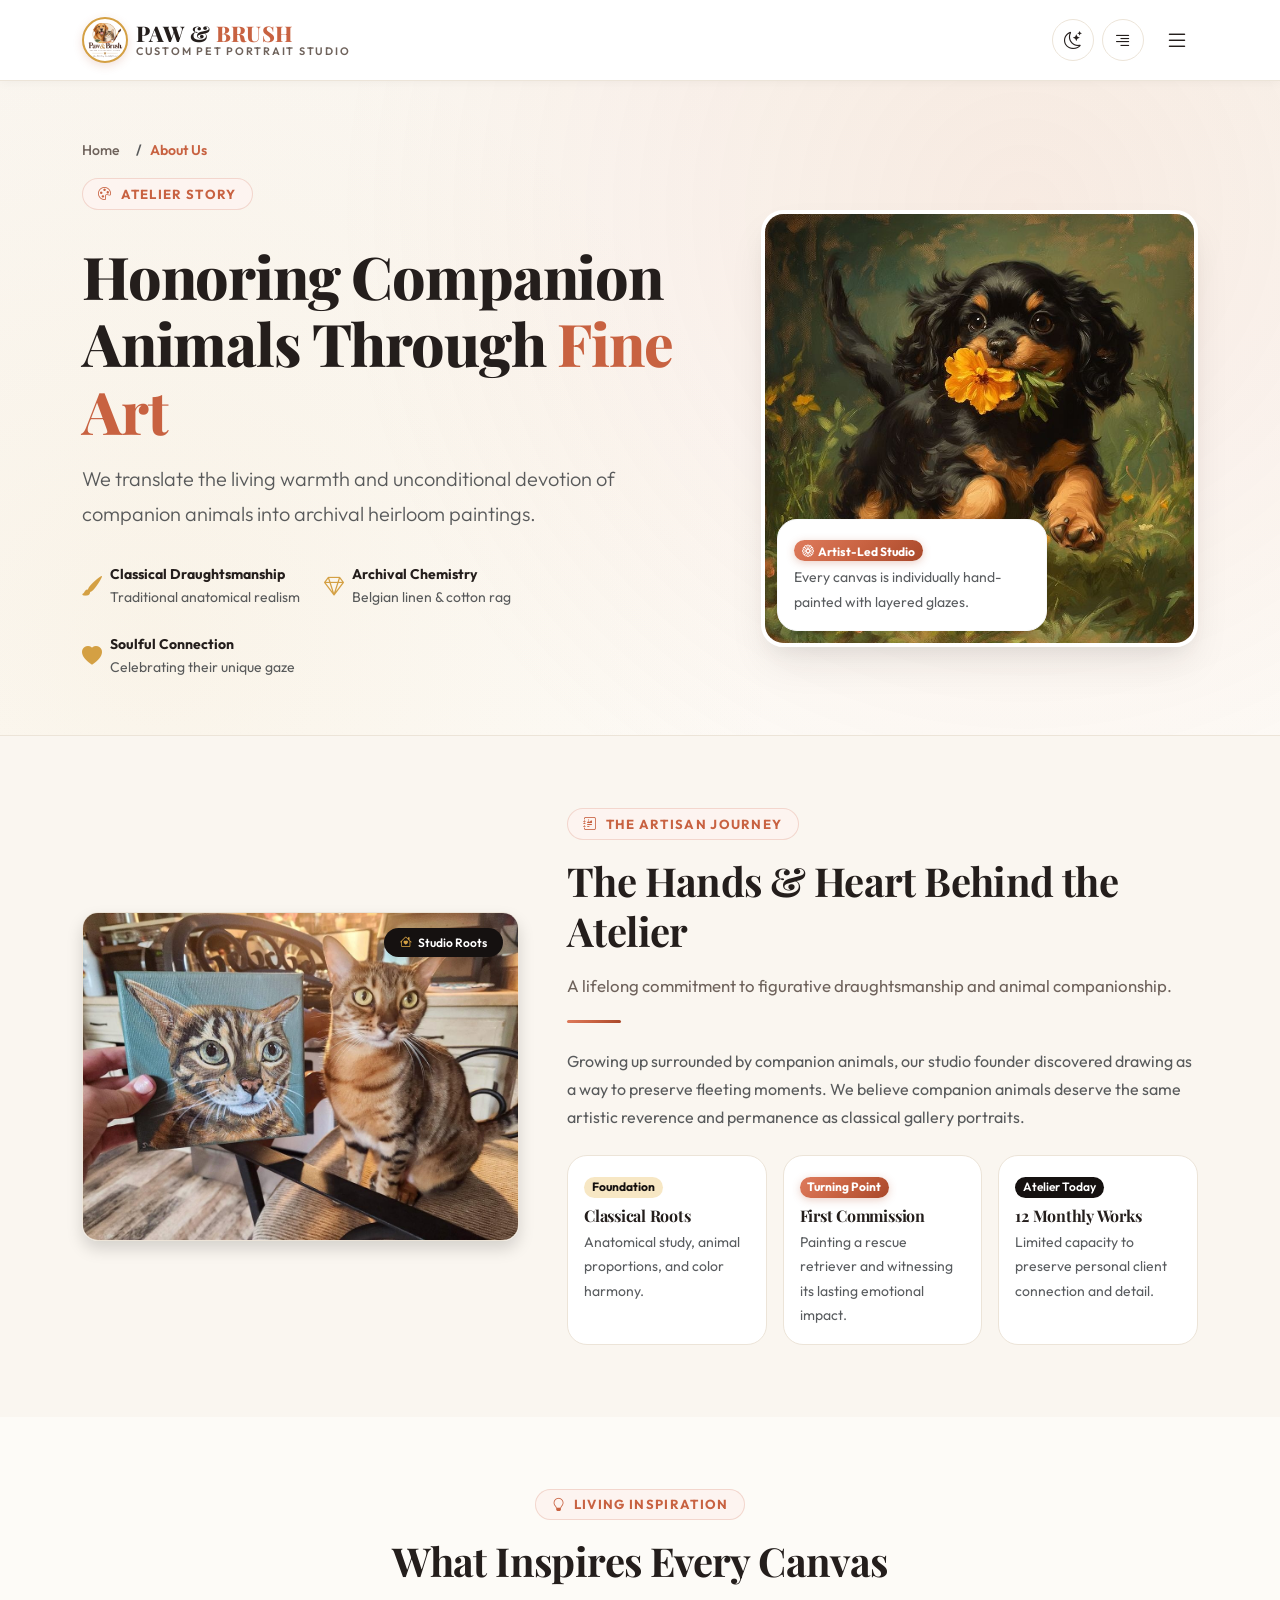
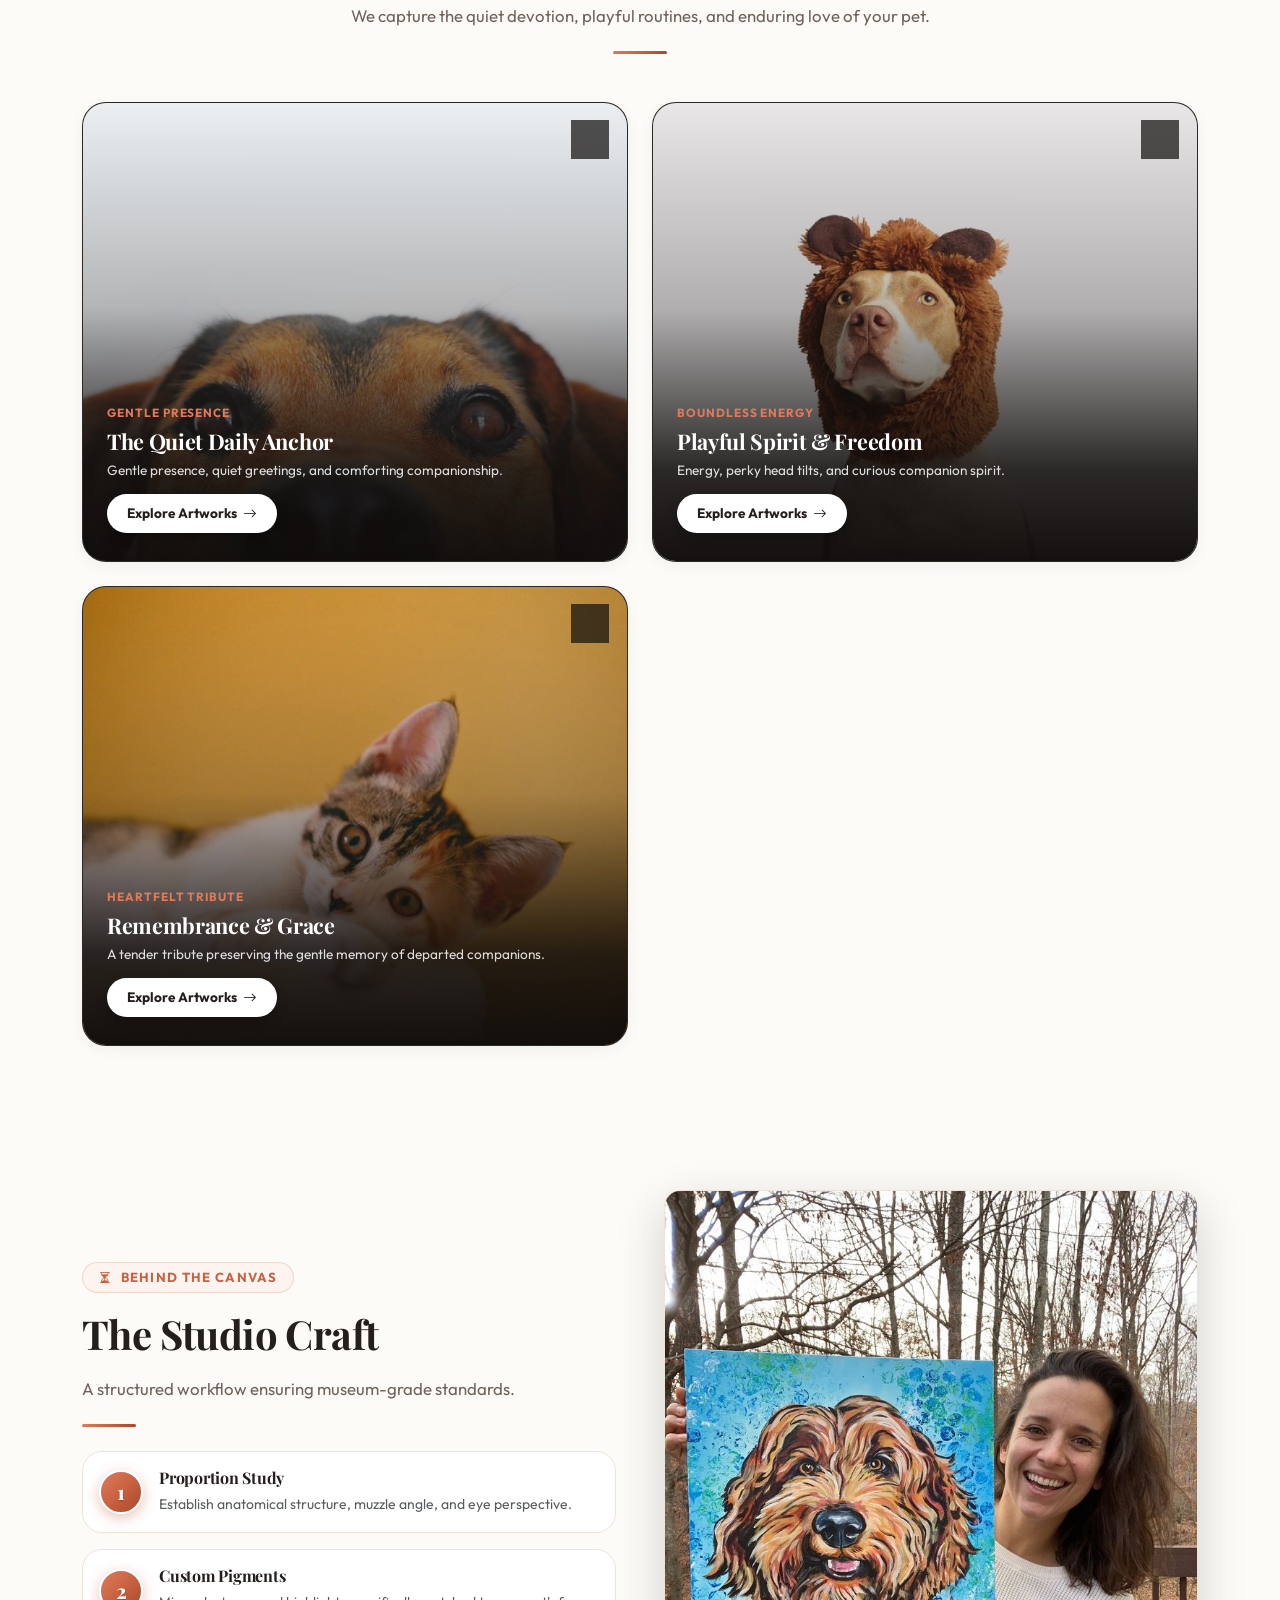
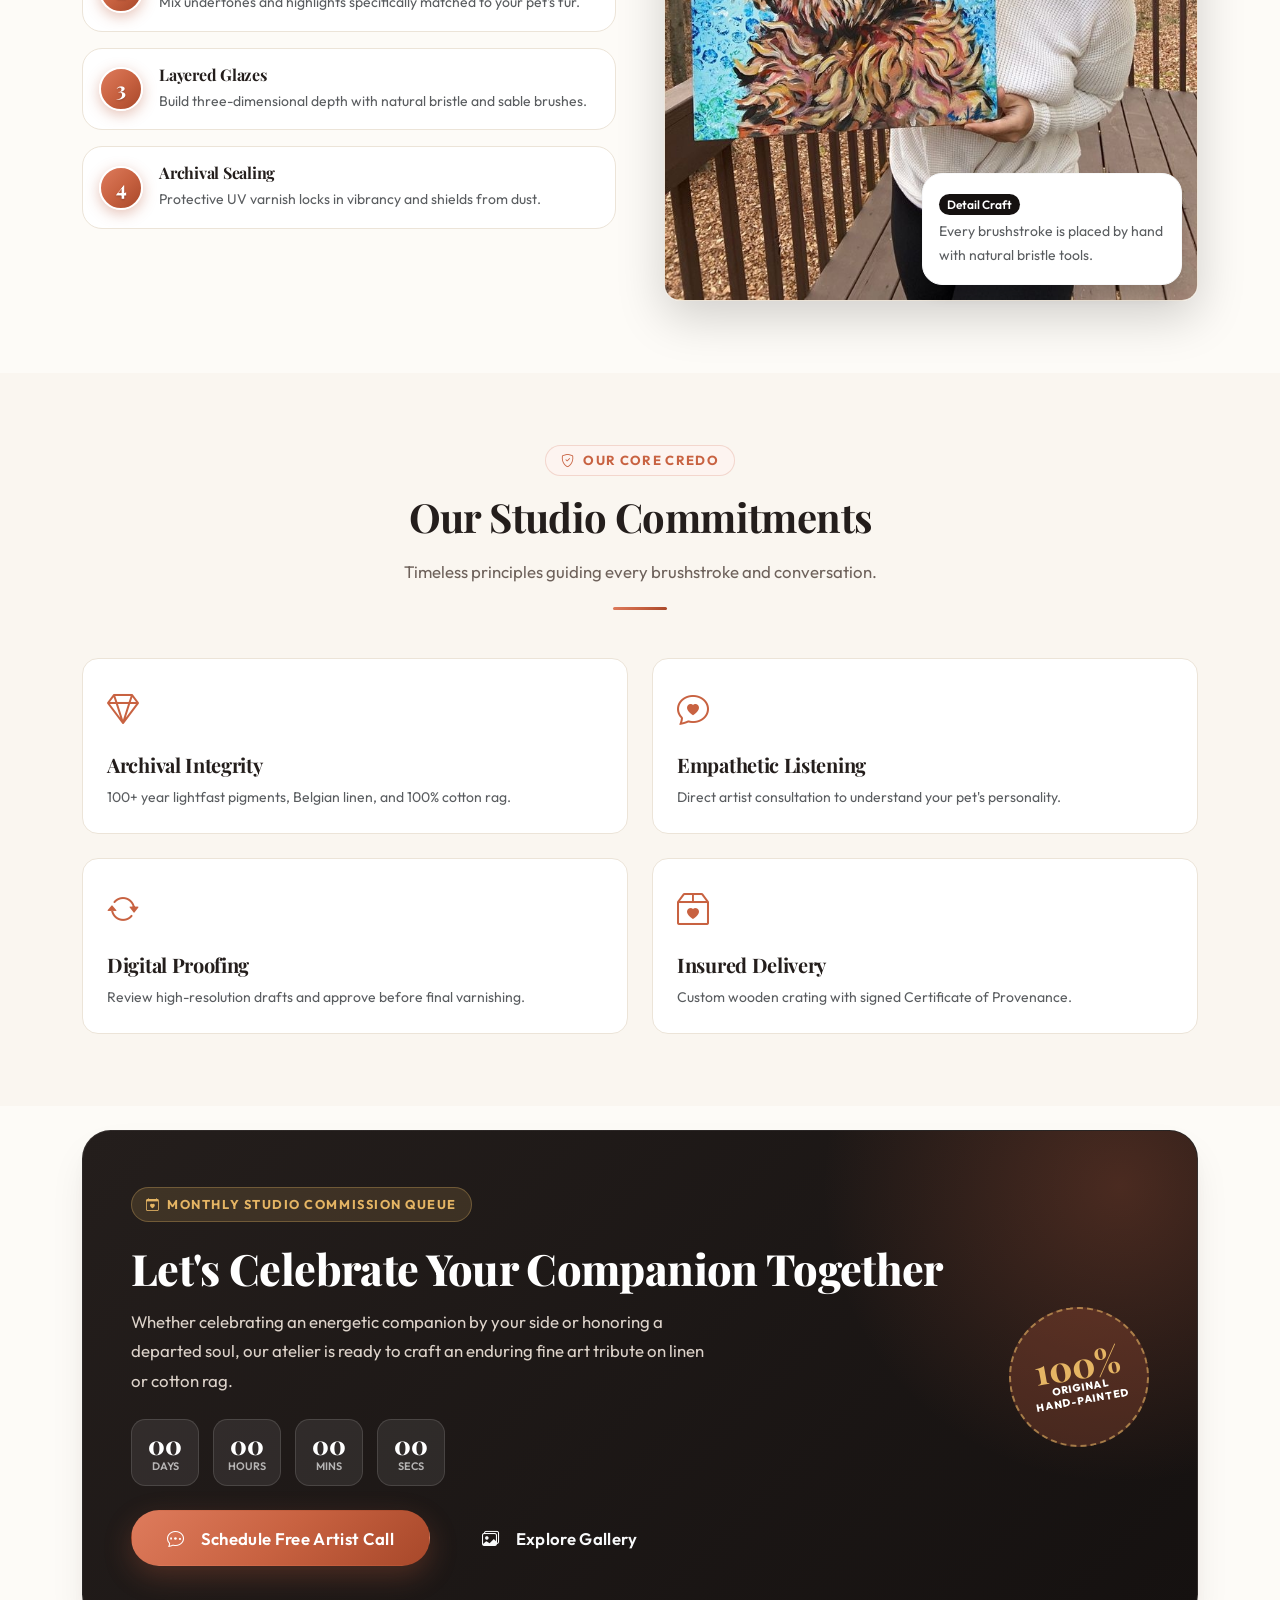
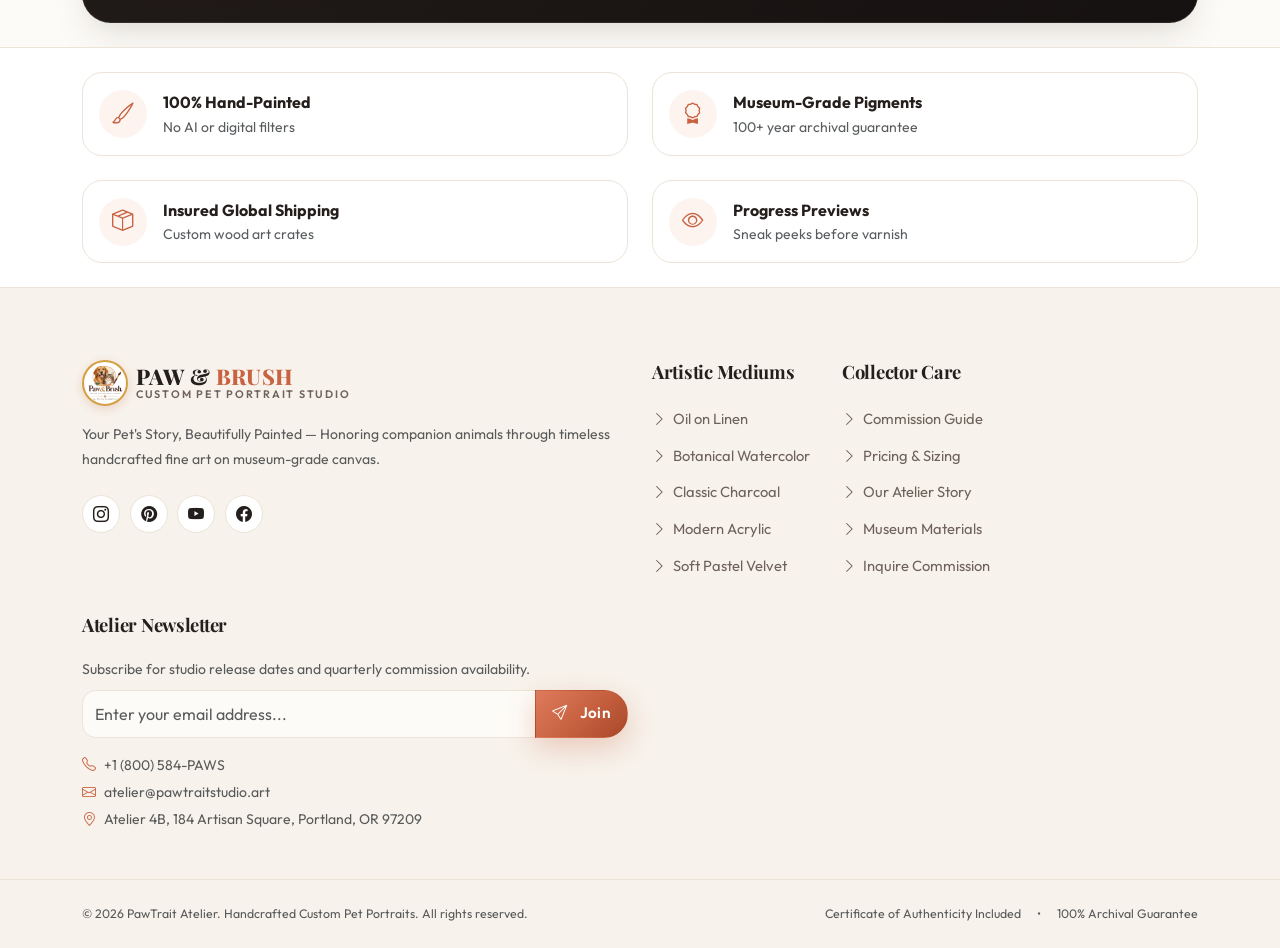
==== about.html @ 1df62c2b "first commit" ====
<!DOCTYPE html>
<html lang="en" data-bs-theme="light">
<head>
  <meta charset="UTF-8">
  <meta name="viewport" content="width=device-width, initial-scale=1">
  <meta name="description" content="Discover the story and fine art philosophy of Paw & Brush. Handcrafted animal portraits honoring the human-companion bond with archival classical mediums.">
  <meta name="keywords" content="about pet portrait artist, animal fine art studio, classical pet portrait painter, pet memorial art philosophy, custom animal art studio">
  <meta name="author" content="Paw & Brush">
  <title>Paw & Brush — Studio Story & Master Artist</title>
  <link rel="icon" type="image/png" href="assets/images/logo/logo.png">

  <meta property="og:type" content="website">
  <meta property="og:title" content="About Paw & Brush — The Artist & Studio Philosophy">
  <meta property="og:description" content="Your Pet's Story, Beautifully Painted. Trained in classical figurative realism, dedicated to honoring our four-legged family members with archival Belgian linen and Arches rag.">
  <meta property="og:image" content="assets/images/logo/logo.png">

  <!-- Google Fonts: Playfair Display + Outfit -->
  <link rel="preconnect" href="https://fonts.googleapis.com">
  <link rel="preconnect" href="https://fonts.gstatic.com" crossorigin>
  <link href="https://fonts.googleapis.com/css2?family=Outfit:wght@300;400;500;600;700;800&family=Playfair+Display:ital,wght@0,500;0,600;0,700;0,800;1,500;1,600;1,700&display=swap" rel="stylesheet">

  <!-- Bootstrap 5.3 + Bootstrap Icons -->
  <link rel="stylesheet" href="https://cdn.jsdelivr.net/npm/bootstrap@5.3.3/dist/css/bootstrap.min.css" data-bs-css>
  <link rel="stylesheet" href="https://cdn.jsdelivr.net/npm/bootstrap-icons@1.11.3/font/bootstrap-icons.min.css">

  <!-- Atelier Shared Design System -->
  <link rel="stylesheet" href="assets/css/style.css">
  <link rel="stylesheet" href="assets/css/dark-mode.css">
  <link rel="stylesheet" href="assets/css/rtl.css">
  <link rel="stylesheet" href="assets/css/responsive.css">

  <!-- Pre-paint Theme & RTL Restoration (Supports URL query params ?theme=dark & ?dir=rtl) -->
  <script>
    (function () {
      try {
        var urlParams = new URLSearchParams(window.location.search);
        var qTheme = urlParams.get("theme");
        var qDir = urlParams.get("dir");
        var t = qTheme || localStorage.getItem("pet-portrait-theme");
        if (t) {
          document.documentElement.setAttribute("data-bs-theme", t);
        }
        var r = qDir || localStorage.getItem("pet-portrait-dir");
        if (r) {
          document.documentElement.setAttribute("dir", r);
          if (r === "rtl") {
            var l = document.querySelector("link[data-bs-css]");
            if (l) l.href = "https://cdn.jsdelivr.net/npm/bootstrap@5.3.3/dist/css/bootstrap.rtl.min.css";
          }
        }
      } catch (e) {}
    })();
  </script>
</head>
<body>

  <!-- Preloader — Handcrafted Atelier Presentation -->
  <div class="preloader" id="preloader" role="status" aria-label="Loading Paw & Brush">
    <div class="preloader-inner">
      <div class="preloader-emblem">
        <div class="preloader-spin-ring"></div>
        <div class="preloader-badge-center">
          <img src="assets/images/logo/logo.png" alt="Paw & Brush Custom Pet Portrait Studio" class="preloader-logo-img" width="100" height="100">
        </div>
      </div>
      <div class="preloader-brand">
        <span class="preloader-title">PAW &amp; <span class="text-brand">BRUSH</span></span>
        <span class="preloader-subtitle">Custom Pet Portrait Studio</span>
        <span class="preloader-slogan">Your Pet's Story, Beautifully Painted</span>
      </div>
      <div class="preloader-track">
        <div class="preloader-bar"></div>
      </div>
      <div class="preloader-caption">
        <i class="bi bi-brush text-brand me-1"></i> Handcrafting Masterworks...
      </div>
    </div>
  </div>

  <!-- Shared Sticky Navbar -->
  <div id="navbar-container"></div>

  <main id="mainContent">

    <!-- ======================================================================
         SECTION 1: ARTISTIC HERO
         ====================================================================== -->
    <section class="about-hero" id="aboutHero">
      <div class="container position-relative z-2">
        <nav aria-label="breadcrumb">
          <ol class="breadcrumb mb-3">
            <li class="breadcrumb-item"><a href="index.html" class="text-decoration-none">Home</a></li>
            <li class="breadcrumb-item active text-brand" aria-current="page">About Us</li>
          </ol>
        </nav>

        <div class="row align-items-center g-5">
          <div class="col-lg-7">
            <div class="eyebrow mb-3">
              <i class="bi bi-palette text-brand"></i>
              <span>Atelier Story</span>
            </div>
            <h1 class="hero-title mb-3">
              Honoring Companion Animals Through <span class="text-serif-italic text-brand">Fine Art</span>
            </h1>
            <p class="lead text-muted mb-4">
              We translate the living warmth and unconditional devotion of companion animals into archival heirloom paintings.
            </p>

            <div class="d-flex flex-wrap gap-4 pt-2 text-muted small">
              <div class="d-flex align-items-center gap-2">
                <i class="bi bi-brush-fill text-gold fs-5"></i>
                <div>
                  <strong class="d-block text-ink">Classical Draughtsmanship</strong>
                  <span>Traditional anatomical realism</span>
                </div>
              </div>
              <div class="d-flex align-items-center gap-2">
                <i class="bi bi-gem text-gold fs-5"></i>
                <div>
                  <strong class="d-block text-ink">Archival Chemistry</strong>
                  <span>Belgian linen & cotton rag</span>
                </div>
              </div>
              <div class="d-flex align-items-center gap-2">
                <i class="bi bi-heart-fill text-gold fs-5"></i>
                <div>
                  <strong class="d-block text-ink">Soulful Connection</strong>
                  <span>Celebrating their unique gaze</span>
                </div>
              </div>
            </div>
          </div>

          <div class="col-lg-5">
            <div class="position-relative">
              <div class="rounded-4 overflow-hidden shadow-lg border border-2 border-white">
                <img src="assets/images/artists/about_hero_artist.jpg" alt="Playful Cavalier King Charles Spaniel puppy with flower in mouth hand-painted in oil" class="w-100 h-auto" width="600" height="400" loading="eager">
              </div>
              <div class="position-absolute bottom-0 start-0 m-3 p-3 bg-white bg-opacity-95 rounded-3 shadow-sm border border-light" style="max-width: 270px;">
                <span class="badge bg-brand text-white mb-1"><i class="bi bi-flower1 me-1"></i>Artist-Led Studio</span>
                <p class="small text-muted mb-0">Every canvas is individually hand-painted with layered glazes.</p>
              </div>
            </div>
          </div>
        </div>
      </div>
    </section>

    <!-- ======================================================================
         SECTION 2: ARTIST INTRODUCTION AND STORY
         ====================================================================== -->
    <section class="section bg-surface-2" id="aboutStory">
      <div class="container">
        <div class="row align-items-center g-5">
          <div class="col-lg-5">
            <div class="position-relative">
              <div class="rounded-4 overflow-hidden shadow border border-soft">
                <img src="assets/images/artists/about_story_cat.jpg" alt="PawTrait Atelier Companion Bengal Cat Next to Finished Miniature Oil Portrait" class="w-100 h-auto" width="500" height="380" loading="lazy">
              </div>
              <div class="badge bg-dark text-white position-absolute top-0 end-0 m-3 py-2 px-3 rounded-pill shadow">
                <i class="bi bi-house-heart me-1 text-gold"></i> Studio Roots
              </div>
            </div>
          </div>

          <div class="col-lg-7">
            <div class="section-head text-start mb-4">
              <span class="eyebrow"><i class="bi bi-journal-richtext"></i> The Artisan Journey</span>
              <h2 class="section-title">The Hands & Heart Behind the Atelier</h2>
              <p class="section-subtitle">
                A lifelong commitment to figurative draughtsmanship and animal companionship.
              </p>
              <div class="divider-brand ms-0"></div>
            </div>

            <p class="text-muted mb-4">
              Growing up surrounded by companion animals, our studio founder discovered drawing as a way to preserve fleeting moments. We believe companion animals deserve the same artistic reverence and permanence as classical gallery portraits.
            </p>

            <div class="row g-3">
              <div class="col-sm-4">
                <div class="p-3 bg-surface rounded-3 border border-soft h-100">
                  <span class="badge bg-gold-light text-ink mb-2">Foundation</span>
                  <h6 class="fw-bold mb-1">Classical Roots</h6>
                  <p class="small text-muted mb-0">Anatomical study, animal proportions, and color harmony.</p>
                </div>
              </div>
              <div class="col-sm-4">
                <div class="p-3 bg-surface rounded-3 border border-soft h-100">
                  <span class="badge bg-brand text-white mb-2">Turning Point</span>
                  <h6 class="fw-bold mb-1">First Commission</h6>
                  <p class="small text-muted mb-0">Painting a rescue retriever and witnessing its lasting emotional impact.</p>
                </div>
              </div>
              <div class="col-sm-4">
                <div class="p-3 bg-surface rounded-3 border border-soft h-100">
                  <span class="badge bg-dark text-white mb-2">Atelier Today</span>
                  <h6 class="fw-bold mb-1">12 Monthly Works</h6>
                  <p class="small text-muted mb-0">Limited capacity to preserve personal client connection and detail.</p>
                </div>
              </div>
            </div>
          </div>
        </div>
      </div>
    </section>

    <!-- ======================================================================
         SECTION 3: INSPIRATION BEHIND THE ARTWORK
         ====================================================================== -->
    <section class="section" id="aboutInspiration">
      <div class="container">
        <div class="section-head center mb-5">
          <span class="eyebrow"><i class="bi bi-lightbulb"></i> Living Inspiration</span>
          <h2 class="section-title">What Inspires Every Canvas</h2>
          <p class="section-subtitle">We capture the quiet devotion, playful routines, and enduring love of your pet.</p>
          <div class="divider-brand"></div>
        </div>

        <div class="row g-4">
          <!-- Inspiration 1: Quiet Devotion -->
          <div class="col-12 col-md-4">
            <div class="ref-card ref-card-tall">
              <img src="assets/images/artists/about_insp_devotion.jpg" alt="Companion Dog Resting Patiently in Morning Light" class="ref-card-img" loading="lazy">
              <div class="ref-card-overlay"></div>
              <span class="ref-card-badge-num">01</span>
              <div class="ref-card-content">
                <span class="ref-card-eyebrow">GENTLE PRESENCE</span>
                <h3 class="ref-card-title">The Quiet Daily Anchor</h3>
                <p class="ref-card-desc">Gentle presence, quiet greetings, and comforting companionship.</p>
                <a href="portfolio.html" class="ref-card-btn">
                  <span>Explore Artworks</span>
                  <i class="bi bi-arrow-right"></i>
                </a>
              </div>
            </div>
          </div>

          <!-- Inspiration 2: Boundless Joy -->
          <div class="col-12 col-md-4">
            <div class="ref-card ref-card-tall">
              <img src="assets/images/artists/about_insp_energy.jpg" alt="Playful Dog Sprinting Joyfully Through Sunny Fields" class="ref-card-img" loading="lazy">
              <div class="ref-card-overlay"></div>
              <span class="ref-card-badge-num">02</span>
              <div class="ref-card-content">
                <span class="ref-card-eyebrow">BOUNDLESS ENERGY</span>
                <h3 class="ref-card-title">Playful Spirit & Freedom</h3>
                <p class="ref-card-desc">Energy, perky head tilts, and curious companion spirit.</p>
                <a href="portfolio.html" class="ref-card-btn">
                  <span>Explore Artworks</span>
                  <i class="bi bi-arrow-right"></i>
                </a>
              </div>
            </div>
          </div>

          <!-- Inspiration 3: Eternal Remembrance -->
          <div class="col-12 col-md-4">
            <div class="ref-card ref-card-tall">
              <img src="assets/images/artists/about_insp_comfort.jpg" alt="Serene Feline Companion Bathed in Amber Light" class="ref-card-img" loading="lazy">
              <div class="ref-card-overlay"></div>
              <span class="ref-card-badge-num">03</span>
              <div class="ref-card-content">
                <span class="ref-card-eyebrow">HEARTFELT TRIBUTE</span>
                <h3 class="ref-card-title">Remembrance & Grace</h3>
                <p class="ref-card-desc">A tender tribute preserving the gentle memory of departed companions.</p>
                <a href="portfolio.html" class="ref-card-btn">
                  <span>Explore Artworks</span>
                  <i class="bi bi-arrow-right"></i>
                </a>
              </div>
            </div>
          </div>
        </div>
      </div>
    </section>


    <!-- ======================================================================
         SECTION 5: CREATIVE PROCESS
         ====================================================================== -->
    <section class="section" id="aboutProcess">
      <div class="container">
        <div class="row align-items-center g-5">
          <div class="col-lg-6">
            <div class="section-head text-start mb-4">
              <span class="eyebrow"><i class="bi bi-hourglass-split"></i> Behind the Canvas</span>
              <h2 class="section-title">The Studio Craft</h2>
              <p class="section-subtitle">
                A structured workflow ensuring museum-grade standards.
              </p>
              <div class="divider-brand ms-0"></div>
            </div>

            <div class="d-flex flex-column gap-3">
              <div class="d-flex gap-3 align-items-center p-3 bg-surface rounded-3 border border-soft shadow-xs">
                <span class="process-step-num-badge">1</span>
                <div>
                  <h6 class="fw-bold mb-1">Proportion Study</h6>
                  <p class="small text-muted mb-0">Establish anatomical structure, muzzle angle, and eye perspective.</p>
                </div>
              </div>

              <div class="d-flex gap-3 align-items-center p-3 bg-surface rounded-3 border border-soft shadow-xs">
                <span class="process-step-num-badge">2</span>
                <div>
                  <h6 class="fw-bold mb-1">Custom Pigments</h6>
                  <p class="small text-muted mb-0">Mix undertones and highlights specifically matched to your pet's fur.</p>
                </div>
              </div>

              <div class="d-flex gap-3 align-items-center p-3 bg-surface rounded-3 border border-soft shadow-xs">
                <span class="process-step-num-badge">3</span>
                <div>
                  <h6 class="fw-bold mb-1">Layered Glazes</h6>
                  <p class="small text-muted mb-0">Build three-dimensional depth with natural bristle and sable brushes.</p>
                </div>
              </div>

              <div class="d-flex gap-3 align-items-center p-3 bg-surface rounded-3 border border-soft shadow-xs">
                <span class="process-step-num-badge">4</span>
                <div>
                  <h6 class="fw-bold mb-1">Archival Sealing</h6>
                  <p class="small text-muted mb-0">Protective UV varnish locks in vibrancy and shields from dust.</p>
                </div>
              </div>
            </div>
          </div>

          <div class="col-lg-6">
            <div class="position-relative">
              <div class="rounded-4 overflow-hidden shadow-lg border border-soft">
                <img src="assets/images/artists/about_craft_artist.jpg" alt="Artist Displaying Completed Custom Fine Art Dog Canvas Portrait" class="w-100 h-auto" width="600" height="420" loading="lazy">
              </div>
              <div class="position-absolute bottom-0 end-0 m-3 p-3 bg-white bg-opacity-95 rounded-3 shadow border border-light" style="max-width: 260px;">
                <span class="badge bg-dark text-white mb-1">Detail Craft</span>
                <p class="small text-muted mb-0">Every brushstroke is placed by hand with natural bristle tools.</p>
              </div>
            </div>
          </div>
        </div>
      </div>
    </section>

    <!-- ======================================================================
         SECTION 6: VALUES AND CUSTOMER EXPERIENCE
         ====================================================================== -->
    <section class="section bg-surface-2" id="aboutValues">
      <div class="container">
        <div class="section-head center mb-5">
          <span class="eyebrow"><i class="bi bi-shield-check"></i> Our Core Credo</span>
          <h2 class="section-title">Our Studio Commitments</h2>
          <p class="section-subtitle">Timeless principles guiding every brushstroke and conversation.</p>
          <div class="divider-brand"></div>
        </div>

        <div class="row g-4">
          <!-- Value 1 -->
          <div class="col-12 col-sm-6 col-lg-3">
            <div class="p-4 bg-surface rounded-4 border border-soft h-100 d-flex flex-column justify-content-between shadow-xs">
              <div>
                <div class="text-brand fs-2 mb-3"><i class="bi bi-gem"></i></div>
                <h5 class="fw-bold mb-2">Archival Integrity</h5>
                <p class="small text-muted mb-0">
                  100+ year lightfast pigments, Belgian linen, and 100% cotton rag.
                </p>
              </div>
            </div>
          </div>

          <!-- Value 2 -->
          <div class="col-12 col-sm-6 col-lg-3">
            <div class="p-4 bg-surface rounded-4 border border-soft h-100 d-flex flex-column justify-content-between shadow-xs">
              <div>
                <div class="text-brand fs-2 mb-3"><i class="bi bi-chat-heart"></i></div>
                <h5 class="fw-bold mb-2">Empathetic Listening</h5>
                <p class="small text-muted mb-0">
                  Direct artist consultation to understand your pet's personality.
                </p>
              </div>
            </div>
          </div>

          <!-- Value 3 -->
          <div class="col-12 col-sm-6 col-lg-3">
            <div class="p-4 bg-surface rounded-4 border border-soft h-100 d-flex flex-column justify-content-between shadow-xs">
              <div>
                <div class="text-brand fs-2 mb-3"><i class="bi bi-arrow-repeat"></i></div>
                <h5 class="fw-bold mb-2">Digital Proofing</h5>
                <p class="small text-muted mb-0">
                  Review high-resolution drafts and approve before final varnishing.
                </p>
              </div>
            </div>
          </div>

          <!-- Value 4 -->
          <div class="col-12 col-sm-6 col-lg-3">
            <div class="p-4 bg-surface rounded-4 border border-soft h-100 d-flex flex-column justify-content-between shadow-xs">
              <div>
                <div class="text-brand fs-2 mb-3"><i class="bi bi-box2-heart"></i></div>
                <h5 class="fw-bold mb-2">Insured Delivery</h5>
                <p class="small text-muted mb-0">
                  Custom wooden crating with signed Certificate of Provenance.
                </p>
              </div>
            </div>
          </div>
        </div>
      </div>
    </section>

    <!-- ======================================================================
         SECTION 7: CONTACT CTA BANNER & FOOTER
         ====================================================================== -->
    <section class="section py-4" id="aboutCta">
      <div class="container">
        <div class="offer-banner" data-countdown="2026-11-30T23:59:59">
          <div class="ob-inner">
            <div>
              <span class="ob-tag"><i class="bi bi-calendar-heart"></i> Monthly Studio Commission Queue</span>
              <h2>Let's Celebrate Your Companion Together</h2>
              <p>Whether celebrating an energetic companion by your side or honoring a departed soul, our atelier is ready to craft an enduring fine art tribute on linen or cotton rag.</p>
              
              <div class="d-flex flex-wrap gap-4 align-items-center">
                <div class="countdown" aria-label="Countdown to next slot closing">
                  <div class="cd-box"><div class="cd-num cd-days">14</div><div class="cd-label">Days</div></div>
                  <div class="cd-box"><div class="cd-num cd-hours">08</div><div class="cd-label">Hours</div></div>
                  <div class="cd-box"><div class="cd-num cd-mins">42</div><div class="cd-label">Mins</div></div>
                  <div class="cd-box"><div class="cd-num cd-secs">15</div><div class="cd-label">Secs</div></div>
                </div>

                <div class="d-flex flex-wrap gap-3">
                  <a href="contact.html?type=consultation" class="btn btn-brand btn-lg">
                    <i class="bi bi-chat-dots me-2"></i>Schedule Free Artist Call
                  </a>
                  <a href="portfolio.html" class="btn btn-outline-light btn-lg">
                    <i class="bi bi-images me-2"></i>Explore Gallery
                  </a>
                </div>
              </div>
            </div>

            <!-- Provenance Stamp -->
            <div class="discount-stamp" aria-hidden="true">
              <strong>100%</strong>
              <span>ORIGINAL<br>HAND-PAINTED</span>
            </div>
          </div>
        </div>
      </div>
    </section>

  </main>

  <!-- Shared Dynamic Footer Container -->
  <div id="footer-container"></div>

  <!-- Floating Back to Top Button -->
  <button class="back-to-top" id="backToTop" aria-label="Back to top">
    <i class="bi bi-arrow-up"></i>
  </button>

  <!-- Bootstrap 5 Bundle JS -->
  <script src="https://cdn.jsdelivr.net/npm/bootstrap@5.3.3/dist/js/bootstrap.bundle.min.js"></script>

  <!-- Atelier Shared Scripts -->
  <script src="assets/js/theme.js"></script>
  <script src="assets/js/rtl.js"></script>
  <script src="assets/js/navbar.js"></script>
  <script src="assets/js/footer.js"></script>
  <script src="assets/js/main.js"></script>
</body>
</html>
---- assets/css/style.css ----
/* ==========================================================================
   PAWTRAIT ATELIER — Custom Pet Portrait Artist Studio
   --------------------------------------------------------------------------
   File   : assets/css/style.css
   Notes  : Warm, artistic, luxury atelier design system.
            Warm cream, ivory, beige, terracotta, burnt sienna, and ochre accents.
            Built on Bootstrap 5.3 + custom modern variables.
   ========================================================================== */

/* --------------------------------------------------------------------------
   1. THEME TOKENS (CSS VARIABLES)
   -------------------------------------------------------------------------- */
:root {
  /* Warm Artistic Brand Palette */
  --brand:              #C86241;                  /* Warm Terracotta */
  --brand-rgb:          200, 98, 65;
  --brand-light:        #DE7B5C;                  /* Soft Terracotta */
  --brand-dark:         #A8482A;                  /* Burnt Sienna */
  --brand-deep:         #7C3119;                  /* Deep Sienna / Raw Umber */
  --brand-surface:      #FDF4F0;                  /* Delicate Terracotta Blush */
  --brand-gradient:     linear-gradient(135deg, #DE7B5C 0%, #C86241 50%, #A8482A 100%);
  --brand-gradient-soft: linear-gradient(135deg, #FFF7F3 0%, #FDF1EA 100%);

  /* Artistic Complementary Accents */
  --accent-gold:        #D4A043;                  /* Ochre Gold / Gilding */
  --accent-gold-light:  #F7E7C4;
  --accent-gold-dark:   #9C6E18;
  --accent-gold-grad:   linear-gradient(135deg, #E6B55E 0%, #D4A043 100%);
  --accent-sage:        #7C9082;                  /* French Studio Sage */
  --accent-sage-bg:     #F2F6F4;
  --accent-umber:       #4A3728;                  /* Raw Umber */
  --accent-clay:        #B5704D;                  /* Tuscan Clay */

  /* Surfaces & Backgrounds */
  --cream:              #FDFBF7;                  /* Base Warm Cream Canvas */
  --ivory:              #FFFFFC;                  /* Pure Artist Ivory */
  --beige:              #F7F2EB;                  /* Warm French Beige */
  --beige-deep:         #EFE7DC;                  /* Soft Linen / Paper */
  --surface:            #FFFFFF;                  /* Elevated Surface */
  --surface-2:          #FAF6F0;                  /* Soft Section Contrast */
  --surface-3:          #F3ECE2;                  /* Deeper Container */

  /* Text & Inks */
  --ink:                #241E1C;                  /* Charcoal Umber (Rich Black) */
  --ink-deep:           #151110;                  /* True Deep Ink */
  --muted:              #6E625B;                  /* Studio Muted Slate / Bark */
  --muted-light:        #94877F;                  /* Light Muted */
  --border-soft:        #ECE4D8;                  /* Linen Border */
  --border-medium:      #DFD4C5;                  /* Framing Border */

  /* Modern Glass & Elevation Shadows */
  --shadow-xs:          0 1px 3px rgba(36, 30, 28, 0.04), 0 1px 2px rgba(36, 30, 28, 0.02);
  --shadow-sm:          0 4px 14px rgba(36, 30, 28, 0.05);
  --shadow-md:          0 10px 25px -4px rgba(36, 30, 28, 0.07), 0 4px 10px -2px rgba(36, 30, 28, 0.03);
  --shadow-lg:          0 20px 40px -8px rgba(36, 30, 28, 0.1), 0 10px 16px -4px rgba(36, 30, 28, 0.04);
  --shadow-brand:       0 10px 28px rgba(200, 98, 65, 0.28);
  --shadow-gold:        0 10px 26px rgba(212, 160, 67, 0.25);
  --shadow-frame:       0 12px 36px rgba(36, 30, 28, 0.12), 0 0 0 1px rgba(36, 30, 28, 0.06);

  /* Bootstrap Variable Overrides */
  --bs-primary:             var(--brand);
  --bs-primary-rgb:         var(--brand-rgb);
  --bs-link-color:          var(--brand);
  --bs-link-hover-color:    var(--brand-dark);
  --bs-body-font-family:    "Outfit", system-ui, -apple-system, sans-serif;
  --bs-body-color:          var(--ink);
  --bs-body-bg:             var(--cream);
  --bs-border-color:        var(--border-soft);
  --bs-border-radius:       0.85rem;
  --bs-border-radius-lg:    1.25rem;
  --bs-focus-ring-color:    rgba(var(--brand-rgb), 0.25);

  /* Border Radius System */
  --radius-xs:          0.4rem;                   /* 6.4px */
  --radius-sm:          0.75rem;                  /* 12px */
  --radius-md:          1.15rem;                  /* 18.4px */
  --radius-lg:          1.5rem;                   /* 24px */
  --radius-xl:          2rem;                     /* 32px */
  --radius-pill:        9999px;

  /* Layout Constants */
  --navbar-height:      80px;

  /* Typography Fonts */
  --font-heading:   "Playfair Display", Georgia, "Times New Roman", serif;
  --font-body:      "Outfit", system-ui, -apple-system, sans-serif;
  --font-hand:      "Cormorant Garamond", Georgia, serif;

  /* Spacing Scale */
  --space-2xs:      0.25rem;
  --space-xs:       0.5rem;
  --space-sm:       0.75rem;
  --space-md:       1rem;
  --space-lg:       1.5rem;
  --space-xl:       2rem;
  --space-2xl:      3rem;
  --space-3xl:      4.5rem;

  /* Hero & Decorative */
  --hero-grad-a:    #FAF4ED;
  --hero-grad-b:    #FDFBF7;
}

/* --------------------------------------------------------------------------
   2. BASE & GLOBAL TYPOGRAPHY
   -------------------------------------------------------------------------- */
*, *::before, *::after {
  box-sizing: border-box;
}

html {
  scroll-behavior: smooth;
  background-color: var(--cream);
}

body {
  font-family: var(--font-body);
  font-weight: 400;
  line-height: 1.65;
  color: var(--ink);
  background-color: var(--cream);
  -webkit-font-smoothing: antialiased;
  -moz-osx-font-smoothing: grayscale;
  overflow-x: clip;
  max-width: 100%;
}

h1, h2, h3, h4, h5, h6,
.h1, .h2, .h3, .h4, .h5, .h6,
.font-heading {
  font-family: var(--font-heading);
  color: var(--ink);
  font-weight: 700;
  letter-spacing: -0.015em;
  line-height: 1.25;
}

p {
  line-height: 1.75;
  color: var(--muted);
  margin-bottom: 1.25rem;
}

a {
  color: var(--brand);
  text-decoration: none;
  transition: all 0.25s ease;
}

a:hover {
  color: var(--brand-dark);
}

img {
  max-width: 100%;
  height: auto;
  display: block;
}

::selection {
  background: rgba(var(--brand-rgb), 0.22);
  color: var(--ink-deep);
}

:focus-visible {
  outline: 2px solid var(--brand);
  outline-offset: 3px;
  border-radius: 6px;
}

/* Custom Artistic Scrollbar */
::-webkit-scrollbar {
  width: 10px;
  height: 10px;
}
::-webkit-scrollbar-track {
  background: var(--surface-2);
}
::-webkit-scrollbar-thumb {
  background: rgba(var(--brand-rgb), 0.45);
  border-radius: 20px;
  border: 2px solid var(--surface-2);
}
::-webkit-scrollbar-thumb:hover {
  background: var(--brand);
}

/* Preloader — Luxury Atelier Glassmorphic Presentation */
.preloader {
  position: fixed;
  inset: 0;
  z-index: 99999;
  background: rgba(250, 246, 241, 0.98);
  backdrop-filter: blur(16px);
  -webkit-backdrop-filter: blur(16px);
  display: flex;
  align-items: center;
  justify-content: center;
  transition: opacity 0.45s cubic-bezier(0.16, 1, 0.3, 1), visibility 0.45s ease;
}
.preloader.fade-out {
  opacity: 0;
  visibility: hidden;
  pointer-events: none;
}
.preloader-inner {
  display: flex;
  flex-direction: column;
  align-items: center;
  justify-content: center;
  gap: 1.15rem;
  text-align: center;
}
.preloader-emblem {
  position: relative;
  width: 110px;
  height: 110px;
  display: flex;
  align-items: center;
  justify-content: center;
}
.preloader-spin-ring {
  position: absolute;
  inset: -6px;
  border-radius: 50%;
  border: 2px dashed rgba(212, 160, 67, 0.5);
  border-top-color: var(--brand);
  border-right-color: #D4A043;
  animation: preloaderSpin 3.8s linear infinite;
}
.preloader-badge-center {
  position: relative;
  z-index: 2;
  width: 100px;
  height: 100px;
  border-radius: 50%;
  overflow: hidden;
  background: #FFFFFF;
  box-shadow: 0 8px 24px rgba(184, 83, 51, 0.22), 0 0 0 3px #FAF6F1, 0 0 0 5px rgba(212, 160, 67, 0.35);
  display: flex;
  align-items: center;
  justify-content: center;
  animation: preloaderPulse 2.4s ease-in-out infinite;
}
.preloader-logo-img {
  width: 100%;
  height: 100%;
  object-fit: cover;
  object-position: center 20%;
  transform: scale(1.05);
}
.preloader-brand {
  display: flex;
  flex-direction: column;
  align-items: center;
  gap: 0.2rem;
}
.preloader-title {
  font-family: var(--font-heading);
  font-size: 1.45rem;
  font-weight: 800;
  color: var(--ink);
  letter-spacing: 0.06em;
  text-transform: uppercase;
}
.preloader-subtitle {
  font-family: var(--font-body);
  font-size: 0.72rem;
  font-weight: 700;
  letter-spacing: 0.16em;
  text-transform: uppercase;
  color: var(--brand);
}
.preloader-slogan {
  font-family: var(--font-heading);
  font-style: italic;
  font-size: 0.85rem;
  color: var(--muted);
}
.preloader-track {
  width: 170px;
  height: 4px;
  background: var(--border-soft);
  border-radius: 99px;
  overflow: hidden;
  position: relative;
}
.preloader-bar {
  position: absolute;
  inset-block: 0;
  inset-inline-start: 0;
  width: 50%;
  background: linear-gradient(90deg, var(--brand) 0%, #D4A043 50%, var(--brand) 100%);
  border-radius: 99px;
  animation: preloaderShimmer 1.5s cubic-bezier(0.65, 0, 0.35, 1) infinite;
}
.preloader-caption {
  font-size: 0.8rem;
  font-weight: 600;
  color: var(--muted);
  letter-spacing: 0.02em;
}
@keyframes preloaderSpin {
  100% { transform: rotate(360deg); }
}
@keyframes preloaderPulse {
  0%, 100% { transform: scale(1); }
  50% { transform: scale(1.06); }
}
@keyframes preloaderShimmer {
  0% { transform: translateX(-120%); }
  100% { transform: translateX(320%); }
}

/* Fallback for legacy preloader markup */
.preloader-icon-wrap {
  width: 64px;
  height: 64px;
  border-radius: 50%;
  background: var(--brand-surface);
  display: flex;
  align-items: center;
  justify-content: center;
  box-shadow: var(--shadow-sm);
  animation: pulseBrand 2s infinite ease-in-out;
}
.preloader .brand-name {
  font-family: var(--font-heading);
  font-size: 1.4rem;
  font-weight: 700;
  color: var(--ink);
  letter-spacing: 0.05em;
  text-transform: uppercase;
}
.preloader .loading-bar {
  width: 140px;
  height: 3px;
  background: var(--border-soft);
  border-radius: 99px;
  overflow: hidden;
  position: relative;
}
.preloader .loading-bar span {
  position: absolute;
  inset-block: 0;
  inset-inline-start: 0;
  width: 40%;
  background: var(--brand-gradient);
  border-radius: 99px;
  animation: loadSlide 1.4s infinite ease-in-out;
}
@keyframes loadSlide {
  0% { transform: translateX(-100%); }
  100% { transform: translateX(350%); }
}
@keyframes pulseBrand {
  0%, 100% { transform: scale(1); box-shadow: var(--shadow-sm); }
  50% { transform: scale(1.08); box-shadow: var(--shadow-brand); }
}

/* --------------------------------------------------------------------------
   3. BUTTONS & INTERACTIVE ELEMENTS
   -------------------------------------------------------------------------- */
.btn {
  border-radius: 999px;
  padding: 0.72rem 1.8rem;
  font-weight: 600;
  letter-spacing: 0.02em;
  font-size: 0.95rem;
  transition: all 0.28s cubic-bezier(0.16, 1, 0.3, 1);
  white-space: nowrap;
  display: inline-flex;
  align-items: center;
  justify-content: center;
  border: 1px solid transparent;
  gap: 0.5rem;
}
.btn:hover {
  transform: translateY(-2px);
}
.btn:active {
  transform: translateY(0);
}

.btn-brand {
  background: var(--brand-gradient);
  color: #FFFFFF !important;
  box-shadow: var(--shadow-brand);
}
.btn-brand:hover {
  background: linear-gradient(135deg, #DE7B5C 0%, #A8482A 100%);
  color: #FFFFFF !important;
  box-shadow: 0 12px 30px rgba(200, 98, 65, 0.38);
}

.btn-soft {
  background: var(--brand-surface);
  color: var(--brand-dark) !important;
  border: 1px solid rgba(var(--brand-rgb), 0.2);
}
.btn-soft:hover {
  background: rgba(var(--brand-rgb), 0.16);
  color: var(--brand-deep) !important;
  border-color: rgba(var(--brand-rgb), 0.35);
}

.btn-outline-brand {
  background: transparent;
  color: var(--brand) !important;
  border: 1.5px solid var(--brand);
}
.btn-outline-brand:hover {
  background: var(--brand);
  color: #FFFFFF !important;
  box-shadow: var(--shadow-brand);
}

.btn-gold {
  background: var(--accent-gold-grad);
  color: #FFFFFF !important;
  box-shadow: var(--shadow-gold);
}
.btn-gold:hover {
  background: linear-gradient(135deg, #D4A043 0%, #9C6E18 100%);
  color: #FFFFFF !important;
  box-shadow: 0 12px 30px rgba(212, 160, 67, 0.38);
}

.btn-sm {
  padding: 0.45rem 1.15rem;
  font-size: 0.85rem;
}
.btn-lg {
  padding: 0.9rem 2.2rem;
  font-size: 1.05rem;
}

/* Icon Buttons (theme, rtl, wishlist, mobile toggle) */
.icon-btn {
  width: 42px;
  height: 42px;
  border-radius: 50%;
  border: 1px solid var(--border-soft);
  background: var(--surface);
  color: var(--ink);
  display: inline-flex;
  align-items: center;
  justify-content: center;
  font-size: 1.1rem;
  cursor: pointer;
  transition: all 0.25s ease;
  position: relative;
}
.icon-btn:hover {
  background: var(--brand-surface);
  color: var(--brand);
  border-color: rgba(var(--brand-rgb), 0.3);
  transform: translateY(-2px);
  box-shadow: var(--shadow-xs);
}

/* Count badge */
.count-badge {
  position: absolute;
  top: -4px;
  inset-inline-end: -4px;
  background: var(--brand);
  color: #FFFFFF;
  font-size: 0.68rem;
  font-weight: 700;
  width: 18px;
  height: 18px;
  border-radius: 50%;
  display: none;
  align-items: center;
  justify-content: center;
  box-shadow: 0 2px 6px rgba(0,0,0,0.2);
}
.count-badge.show {
  display: inline-flex;
}

/* Theme Toggle Button */
.theme-toggle i.bi-sun { display: none; }
.theme-toggle i.bi-moon-stars { display: inline-block; }
[data-bs-theme="dark"] .theme-toggle i.bi-sun { display: inline-block; color: #FBBF24; }
[data-bs-theme="dark"] .theme-toggle i.bi-moon-stars { display: none; }

/* --------------------------------------------------------------------------
   4. NAVIGATION BAR & HEADER (FIXED TOP)
   -------------------------------------------------------------------------- */
#navbar-container {
  display: block;
  min-height: 80px;
  width: 100%;
}

.site-header {
  position: fixed !important;
  top: 0 !important;
  left: 0 !important;
  right: 0 !important;
  width: 100% !important;
  z-index: 1050 !important;
  margin: 0 !important;
  transform: none !important;
}

.main-nav {
  position: relative;
  background: var(--surface) !important;
  backdrop-filter: blur(20px);
  -webkit-backdrop-filter: blur(20px);
  border-bottom: 1px solid var(--border-soft);
  padding: 0.75rem 0;
  transition: box-shadow 0.25s ease, background-color 0.25s ease;
  box-shadow: 0 2px 10px rgba(0, 0, 0, 0.04);
}

.main-nav .container {
  display: flex !important;
  align-items: center !important;
  justify-content: space-between !important;
  flex-wrap: nowrap !important;
}

.main-nav.scrolled {
  background: var(--surface) !important;
  box-shadow: 0 4px 20px rgba(0, 0, 0, 0.09);
  padding: 0.75rem 0;
}

/* Brand Logo */
.navbar-brand {
  font-family: var(--font-heading);
  font-size: 1.45rem;
  font-weight: 700;
  letter-spacing: -0.01em;
  color: var(--ink) !important;
}
.brand-name {
  display: flex;
  flex-direction: column;
  line-height: 1.1;
}
.brand-name-top {
  font-size: 1.35rem;
  font-weight: 800;
  color: var(--ink);
  letter-spacing: 0.02em;
}
.brand-name-accent {
  color: var(--brand);
}
.brand-name-sub {
  font-family: var(--font-body);
  font-size: 0.68rem;
  font-weight: 600;
  letter-spacing: 0.16em;
  text-transform: uppercase;
  color: var(--muted);
}
.brand-logo-wrap {
  width: 46px;
  height: 46px;
  border-radius: 50%;
  overflow: hidden;
  display: inline-flex;
  align-items: center;
  justify-content: center;
  box-shadow: 0 3px 10px rgba(184, 83, 51, 0.18);
  border: 2px solid #D4A043;
  background: #FFFFFF;
  flex-shrink: 0;
  transition: transform 0.25s ease, box-shadow 0.25s ease;
}
.navbar-brand:hover .brand-logo-wrap {
  transform: scale(1.06);
  box-shadow: 0 4px 14px rgba(184, 83, 51, 0.32);
}
.brand-logo-svg {
  width: 100%;
  height: 100%;
}
.brand-logo-img {
  width: 100%;
  height: 100%;
  object-fit: cover;
  object-position: center 20%;
  display: block;
}

/* Nav Links */
.navbar-nav {
  gap: 0.4rem;
}
.navbar-nav .nav-link {
  font-size: 0.96rem;
  font-weight: 600;
  color: var(--ink) !important;
  padding: 0.55rem 1rem !important;
  border-radius: 999px;
  transition: all 0.25s ease;
  display: inline-flex;
  align-items: center;
  gap: 0.35rem;
}
.navbar-nav .nav-link:hover {
  color: var(--brand) !important;
  background: var(--brand-surface);
}
.navbar-nav .nav-link.active {
  color: var(--brand) !important;
  background: var(--brand-surface);
}

/* Suppress default Bootstrap dropdown caret to prevent double arrows with custom chevron */
.navbar .dropdown-toggle::after,
.custom-nav-dropdown .dropdown-toggle::after,
.main-nav .dropdown-toggle::after,
.nav-link.dropdown-toggle::after {
  display: none !important;
  content: none !important;
}

.custom-nav-dropdown .dropdown-chevron {
  transition: transform 0.25s ease;
  font-size: 0.72rem;
  opacity: 0.8;
}
.custom-nav-dropdown.show .dropdown-chevron,
.custom-nav-dropdown:hover .dropdown-chevron {
  transform: rotate(180deg);
}

/* Dropdown Menu */
.custom-nav-dropdown .dropdown-menu {
  border-radius: 1.1rem;
  background: var(--surface);
  border: 1px solid var(--border-soft);
  box-shadow: var(--shadow-lg);
  padding: 0.6rem;
  min-width: 250px;
  animation: dropdownIn 0.22s cubic-bezier(0.16, 1, 0.3, 1);
  margin-top: 0.5rem;
}
@keyframes dropdownIn {
  from { opacity: 0; transform: translateY(8px); }
  to { opacity: 1; transform: translateY(0); }
}
.custom-nav-dropdown .dropdown-item {
  border-radius: 0.75rem;
  padding: 0.65rem 0.9rem;
  font-weight: 600;
  font-size: 0.92rem;
  color: var(--ink);
  display: flex;
  align-items: center;
  gap: 0.75rem;
  transition: all 0.2s ease;
}
.custom-nav-dropdown .dropdown-item i {
  font-size: 1.1rem;
  color: var(--brand);
}
.custom-nav-dropdown .dropdown-item .item-title {
  display: block;
  font-weight: 600;
}
.custom-nav-dropdown .dropdown-item .item-desc {
  display: block;
  font-size: 0.75rem;
  color: var(--muted);
  font-weight: 400;
}
.custom-nav-dropdown .dropdown-item:hover,
.custom-nav-dropdown .dropdown-item.active {
  background: var(--brand-surface);
  color: var(--brand-dark);
}

/* Unified Sizing for Header Action Buttons (Theme, RTL, Menu, CTA) */
.header-actions {
  display: flex !important;
  align-items: center !important;
  gap: 0.5rem !important;
  flex-shrink: 0 !important;
}

.header-actions .icon-btn,
.header-actions .theme-toggle,
.header-actions .rtl-toggle,
.header-actions .navbar-toggler {
  width: 42px !important;
  min-width: 42px !important;
  height: 42px !important;
  min-height: 42px !important;
  max-height: 42px !important;
  display: inline-flex !important;
  align-items: center !important;
  justify-content: center !important;
  vertical-align: middle !important;
  box-sizing: border-box !important;
  border-radius: 50% !important;
}

.header-actions .btn-brand {
  height: 42px !important;
  min-height: 42px !important;
  max-height: 42px !important;
  display: inline-flex !important;
  align-items: center !important;
  justify-content: center !important;
  vertical-align: middle !important;
  box-sizing: border-box !important;
  border-radius: 999px !important;
  padding: 0 1.25rem !important;
  font-size: 0.88rem !important;
  font-weight: 600 !important;
}

/* 1. MOBILE VIEW (< 768px): Show ONLY Menu icon in navbar header */
@media (max-width: 767.98px) {
  .header-actions .theme-toggle,
  .header-actions .rtl-toggle,
  .header-actions .btn-brand {
    display: none !important;
  }
  .header-actions .navbar-toggler {
    display: inline-flex !important;
  }
}

/* 2. TABLET, IPAD PRO & INTERMEDIATE SCREENS (768px – 1399.98px):
   Activate Hamburger Menu Icon to prevent overlap and text-wrapping */
@media (min-width: 768px) and (max-width: 1399.98px) {
  .header-actions .theme-toggle,
  .header-actions .rtl-toggle {
    display: inline-flex !important;
  }
  .header-actions .btn-brand {
    display: none !important;
  }
  .header-actions .navbar-toggler,
  .site-header .navbar-toggler {
    display: inline-flex !important;
  }
  .site-header .navbar-collapse {
    display: none !important;
  }
}

/* 3. WIDE DESKTOP (>= 1400px): Full horizontal navigation */
@media (min-width: 1400px) {
  .site-header .navbar-toggler,
  .header-actions .navbar-toggler {
    display: none !important;
  }
  .site-header .navbar-collapse {
    display: flex !important;
  }
  .header-actions .theme-toggle,
  .header-actions .rtl-toggle,
  .header-actions .btn-brand {
    display: inline-flex !important;
  }
}

/* Mobile Offcanvas Nav - Full-width Headings & No Horizontal Scroll */
.mobile-nav {
  background: var(--cream);
  border-inline-start: 1px solid var(--border-soft);
  overflow-x: hidden !important;
  max-width: 380px !important;
  width: 88vw !important;
}
.mobile-nav .offcanvas-header {
  border-bottom: 1px solid var(--border-soft);
  padding: 1.1rem 1.4rem;
}
.mobile-nav .offcanvas-body {
  padding: 1.25rem 1.4rem 2rem;
  overflow-x: hidden !important;
  overflow-y: auto !important;
}

/* Offcanvas Menu Items - Full Width Coverage */
.mobile-nav .mobile-nav-link,
.mobile-nav .mobile-nav-heading-row {
  display: flex !important;
  width: 100% !important;
  padding: 0.8rem 1.1rem !important;
  border-radius: 12px !important;
  font-size: 1.05rem !important;
  font-weight: 600 !important;
  color: var(--ink) !important;
  text-decoration: none !important;
  transition: all 0.22s ease !important;
  cursor: pointer !important;
  background: transparent;
  align-items: center !important;
  justify-content: space-between !important;
  box-sizing: border-box !important;
}
.mobile-nav .mobile-nav-link:hover,
.mobile-nav .mobile-nav-heading-row:hover {
  background-color: var(--brand-surface) !important;
  color: var(--brand) !important;
}
.mobile-nav .mobile-nav-link.active,
.mobile-nav .mobile-nav-heading-row.active {
  background: var(--brand-surface) !important;
  color: var(--brand) !important;
  font-weight: 700 !important;
}

.mobile-nav-heading-row .mobile-chevron {
  transition: transform 0.25s ease;
  font-size: 0.85rem;
  color: var(--brand);
}

/* Mobile Submenu & Dropdown Items - Theme Color (NO Bootstrap Blue) */
.mobile-sub-menu {
  width: 100% !important;
  margin: 0.35rem 0 0.5rem 0 !important;
  padding: 0.45rem !important;
  border-radius: 14px !important;
  border: 1px solid var(--border-soft) !important;
  background: var(--surface) !important;
  box-sizing: border-box !important;
}
.mobile-sub-menu .dropdown-item {
  border-radius: 9px !important;
  padding: 0.65rem 0.85rem !important;
  font-size: 0.92rem !important;
  font-weight: 600 !important;
  color: var(--ink) !important;
  display: flex !important;
  align-items: center !important;
  width: 100% !important;
  transition: all 0.2s ease !important;
}
.mobile-sub-menu .dropdown-item:hover {
  background-color: var(--brand-surface) !important;
  color: var(--brand) !important;
}
.mobile-sub-menu .dropdown-item.active,
.mobile-sub-menu .dropdown-item:active,
.dropdown-item.active,
.dropdown-item:active {
  background: var(--brand-gradient) !important;
  color: #FFFFFF !important;
  font-weight: 700 !important;
}
.mobile-sub-menu .dropdown-item.active i,
.dropdown-item.active i {
  color: #FFFFFF !important;
}

/* Bottom Offcanvas Dual Theme & RTL Buttons - Same Size */
#themeToggleMobile,
#rtlToggleMobile {
  height: 44px !important;
  min-height: 44px !important;
  border-radius: 12px !important;
  font-size: 0.88rem !important;
  font-weight: 600 !important;
  display: inline-flex !important;
  align-items: center !important;
  justify-content: center !important;
  gap: 0.45rem !important;
  width: 100% !important;
  background: var(--brand-surface) !important;
  color: var(--brand-dark) !important;
  border: 1px solid rgba(var(--brand-rgb), 0.22) !important;
  transition: all 0.2s ease !important;
}
#themeToggleMobile:hover,
#rtlToggleMobile:hover {
  background: rgba(var(--brand-rgb), 0.16) !important;
  color: var(--brand-deep) !important;
  transform: translateY(-1px);
}

/* --------------------------------------------------------------------------
   5. HERO & SECTION DESIGN PATTERNS
   -------------------------------------------------------------------------- */
.section {
  padding: 5.5rem 0;
  position: relative;
  scroll-margin-top: calc(var(--navbar-height, 80px) + 20px);
}
section[id] {
  scroll-margin-top: calc(var(--navbar-height, 80px) + 20px);
}
.section-sm {
  padding: 3.5rem 0;
}
.section-lg {
  padding: 7rem 0;
}

.bg-surface-2 {
  background-color: var(--surface-2);
}
.bg-cream {
  background-color: var(--cream);
}
.bg-beige {
  background-color: var(--beige);
}

/* Home 1 Split Hero - Full Viewport Screen */
.h1-hero {
  position: relative;
  min-height: calc(100vh - var(--navbar-height, 80px));
  min-height: calc(100dvh - var(--navbar-height, 80px));
  display: flex;
  align-items: center;
  padding: 3rem 0;
  background: linear-gradient(180deg, var(--hero-grad-a) 0%, var(--hero-grad-b) 100%);
  overflow: visible;
  box-sizing: border-box;
}
.h1-hero > .container {
  width: 100%;
}
.h1-blob {
  position: absolute;
  border-radius: 50%;
  filter: blur(70px);
  opacity: 0.35;
  pointer-events: none;
  z-index: 0;
}
.h1-blob.a {
  width: 460px;
  height: 460px;
  background: #F3C3B1;
  top: -60px;
  inset-inline-start: -80px;
}
.h1-blob.b {
  width: 420px;
  height: 420px;
  background: #FCE8C5;
  bottom: -40px;
  inset-inline-end: -60px;
}

.hero-badge {
  display: inline-flex;
  align-items: center;
  gap: 0.5rem;
  font-size: 0.82rem;
  font-weight: 700;
  letter-spacing: 0.12em;
  text-transform: uppercase;
  color: var(--brand);
  background: var(--brand-surface);
  border: 1px solid rgba(var(--brand-rgb), 0.22);
  padding: 0.4rem 1rem;
  border-radius: 999px;
}

.hero-title {
  font-size: clamp(2.3rem, 4.6vw, 3.8rem);
  font-weight: 800;
  line-height: 1.15;
  margin-top: 1rem;
  margin-bottom: 1.15rem;
  color: var(--ink);
  letter-spacing: -0.02em;
}
.hero-title .accent {
  background: var(--brand-gradient);
  -webkit-background-clip: text;
  -webkit-text-fill-color: transparent;
  display: inline-block;
}

.hero-lead {
  font-size: 1.12rem;
  line-height: 1.75;
  color: var(--muted);
  max-width: 540px;
  margin-bottom: 1.5rem;
}

/* Hero Stats Box */
.h1-stats {
  display: flex;
  flex-wrap: wrap;
  gap: 2rem;
  padding-top: 1.5rem;
  border-top: 1px solid var(--border-soft);
}
.counter-box {
  display: flex;
  flex-direction: column;
}
.counter-box .counter {
  font-family: var(--font-heading);
  font-size: 2.1rem;
  font-weight: 800;
  color: var(--ink);
  line-height: 1.1;
}
.counter-suffix {
  color: var(--brand);
  font-weight: 700;
  font-size: 1.6rem;
}
.counter-label {
  font-size: 0.84rem;
  color: var(--muted);
  font-weight: 500;
}

/* Hero Visual Composition */
.h1-photo-wrap {
  position: relative;
  z-index: 2;
  max-width: 490px;
  width: 100%;
  margin-inline-start: auto;
  margin-inline-end: auto;
}
.h1-frame {
  position: relative;
  border-radius: 1.6rem;
  overflow: hidden;
  box-shadow: var(--shadow-lg), var(--shadow-frame);
  border: 8px solid var(--surface);
  background: var(--surface);
  transition: transform 0.4s ease;
}
.h1-frame:hover {
  transform: translateY(-4px);
}
.h1-frame img {
  width: 100%;
  height: 520px;
  max-height: 520px;
  object-fit: cover;
  object-position: center 25%;
  border-radius: 1.15rem;
  display: block;
}

/* Process Step Image Frame (Section 6) */
.process-frame {
  width: 100%;
  max-width: 520px;
  height: 100%;
  min-height: 520px;
  margin-inline: auto;
  border-radius: 1.6rem;
  border: 8px solid var(--surface);
  background: var(--surface);
  box-shadow: var(--shadow-lg), var(--shadow-frame);
  overflow: hidden;
  transition: transform 0.4s ease;
  display: flex;
  flex-direction: column;
}
.process-frame:hover {
  transform: translateY(-4px);
}
.process-frame img {
  width: 100%;
  height: 100%;
  flex-grow: 1;
  min-height: 504px;
  object-fit: cover;
  object-position: center 30%;
  border-radius: 1.15rem;
  display: block;
}

/* Rotating Seal / Circular Text Badge */
.rotating-badge {
  position: absolute;
  width: 110px;
  height: 110px;
  top: -20px;
  inset-inline-end: -20px;
  z-index: 6;
  animation: rotateBadge 20s linear infinite;
  pointer-events: none;
  filter: drop-shadow(0 4px 12px rgba(45, 27, 20, 0.12));
}
@keyframes rotateBadge {
  from { transform: rotate(0deg); }
  to { transform: rotate(360deg); }
}
.rotating-badge .center-icon {
  position: absolute;
  top: 50%;
  left: 50%;
  transform: translate(-50%, -50%);
  font-size: 1.25rem;
  color: var(--brand);
}

/* Floating Info Cards (Hero Overlays) */
.hero-float-card {
  position: absolute;
  background: rgba(255, 255, 255, 0.95);
  backdrop-filter: blur(10px);
  -webkit-backdrop-filter: blur(10px);
  border: 1px solid var(--border-soft);
  box-shadow: var(--shadow-md);
  padding: 0.85rem 1.15rem;
  border-radius: 1.15rem;
  display: flex;
  align-items: center;
  gap: 0.85rem;
  z-index: 4;
  animation: floatSlow 4s ease-in-out infinite alternate;
}
.hero-float-card.a {
  bottom: 20px;
  inset-inline-start: -24px;
}
.hero-float-card.b {
  top: 75px;
  inset-inline-end: -24px;
  animation-delay: -2s;
}
@keyframes floatSlow {
  0% { transform: translateY(0); }
  100% { transform: translateY(-8px); }
}
.hero-float-card .icon {
  width: 40px;
  height: 40px;
  border-radius: 50%;
  background: var(--brand-surface);
  color: var(--brand);
  display: flex;
  align-items: center;
  justify-content: center;
  font-size: 1.1rem;
  flex-shrink: 0;
}
.hero-float-card strong {
  display: block;
  font-size: 0.9rem;
  color: var(--ink);
}
.hero-float-card span {
  display: block;
  font-size: 0.78rem;
  color: var(--muted);
}

/* Section Headings */
.section-head {
  margin-bottom: 3.5rem;
}
.section-head.center {
  text-align: center;
  max-width: 760px;
  margin-inline: auto;
}
.eyebrow {
  display: inline-flex;
  align-items: center;
  gap: 0.5rem;
  font-family: var(--font-body);
  font-size: 0.82rem;
  font-weight: 700;
  letter-spacing: 0.1em;
  text-transform: uppercase;
  color: var(--brand);
  background: var(--brand-surface);
  border: 1px solid rgba(var(--brand-rgb), 0.2);
  padding: 0.35rem 0.95rem;
  border-radius: 999px;
  margin-bottom: 1rem;
  max-width: 100%;
  white-space: normal;
  line-height: 1.4;
  text-align: center;
}
.section-title {
  font-size: clamp(2rem, 3.8vw, 3rem);
  font-weight: 700;
  margin-bottom: 1rem;
  color: var(--ink);
}
.section-subtitle {
  font-size: 1.05rem;
  color: var(--muted);
  line-height: 1.7;
}
.divider-brand {
  width: 54px;
  height: 3px;
  background: var(--brand-gradient);
  border-radius: 99px;
  margin: 1.25rem auto 0;
}

/* Custom Background & Text Utilities */
.bg-brand {
  background-color: var(--brand) !important;
  color: #FFFFFF !important;
}
.bg-brand-surface {
  background-color: var(--brand-surface) !important;
}
.bg-gold-light {
  background-color: var(--accent-gold-light) !important;
  color: var(--ink-deep) !important;
}
.bg-surface {
  background-color: var(--surface) !important;
}
.bg-surface-2 {
  background-color: var(--surface-2) !important;
}
.bg-surface-3 {
  background-color: var(--surface-3) !important;
}
.text-brand {
  color: var(--brand) !important;
}
.text-gold {
  color: var(--accent-gold) !important;
}
.text-ink {
  color: var(--ink) !important;
}
.border-soft {
  border-color: var(--border-soft) !important;
}

/* Universal Badge Styling & High-Contrast Guarantees */
.badge.bg-brand {
  background: var(--brand-gradient) !important;
  color: #FFFFFF !important;
  font-weight: 700;
  box-shadow: 0 2px 8px rgba(184, 83, 51, 0.28);
}
.badge.bg-dark {
  background-color: var(--ink-deep) !important;
  color: #FFFFFF !important;
  font-weight: 600;
}
.badge.bg-gold-light {
  background-color: var(--accent-gold-light) !important;
  color: var(--ink-deep) !important;
  font-weight: 700;
}
.badge.bg-surface-2 {
  background-color: var(--surface-2) !important;
  color: var(--ink) !important;
}

/* Studio Step Number Badges (1, 2, 3, 4) - High-Contrast & Crisp Typography */
.process-step-num-badge {
  width: 44px;
  height: 44px;
  min-width: 44px;
  border-radius: 50%;
  background: var(--brand-gradient) !important;
  color: #FFFFFF !important;
  font-family: var(--font-heading);
  font-weight: 800;
  font-size: 1.25rem;
  line-height: 1;
  display: inline-flex;
  align-items: center;
  justify-content: center;
  box-shadow: 0 4px 14px rgba(184, 83, 51, 0.35);
  border: 2px solid #FFFFFF;
  flex-shrink: 0;
  text-shadow: 0 1px 2px rgba(0, 0, 0, 0.25);
}


/* Medium Card Component */
.medium-card {
  background: var(--surface);
  border-radius: 1.4rem;
  overflow: hidden;
  border: 1px solid var(--border-soft);
  box-shadow: var(--shadow-xs);
  transition: all 0.35s cubic-bezier(0.16, 1, 0.3, 1);
  display: flex;
  flex-direction: column;
  height: 100%;
}
.medium-card:hover {
  transform: translateY(-6px);
  box-shadow: var(--shadow-lg);
  border-color: rgba(var(--brand-rgb), 0.3);
}
.medium-media {
  position: relative;
  overflow: hidden;
  aspect-ratio: 4 / 5;
  background: var(--surface-2);
}
.medium-media img {
  width: 100%;
  height: 100%;
  object-fit: cover;
  transition: transform 0.55s ease;
}
.medium-card:hover .medium-media img {
  transform: scale(1.05);
}
.medium-badge {
  position: absolute;
  top: 14px;
  inset-inline-start: 14px;
  background: rgba(255, 255, 255, 0.92);
  backdrop-filter: blur(8px);
  padding: 0.3rem 0.8rem;
  border-radius: 999px;
  font-size: 0.74rem;
  font-weight: 700;
  letter-spacing: 0.04em;
  text-transform: uppercase;
  color: var(--brand-dark);
  box-shadow: var(--shadow-xs);
}
.medium-body {
  padding: 1.4rem;
  display: flex;
  flex-direction: column;
  flex-grow: 1;
}
.medium-title {
  font-family: var(--font-heading);
  font-size: 1.25rem;
  font-weight: 700;
  margin-bottom: 0.5rem;
  color: var(--ink);
}
.medium-desc {
  font-size: 0.88rem;
  color: var(--muted);
  line-height: 1.6;
  margin-bottom: 1.2rem;
  flex-grow: 1;
}
.medium-tags {
  display: flex;
  flex-wrap: wrap;
  gap: 0.4rem;
  margin-bottom: 1.25rem;
}
.medium-tag {
  font-size: 0.72rem;
  font-weight: 600;
  background: var(--surface-2);
  color: var(--muted);
  padding: 0.2rem 0.6rem;
  border-radius: 999px;
  border: 1px solid var(--border-soft);
}

/* Process Timeline / Workflow */
.process-step-item {
  position: relative;
  display: flex;
  gap: 1.25rem;
  padding-bottom: 1.65rem;
}
.process-step-item:last-child {
  padding-bottom: 0.5rem;
}
.process-step-item:not(:last-child)::after {
  content: "";
  position: absolute;
  inset-inline-start: 22px;
  top: 48px;
  bottom: 0;
  width: 2px;
  background: var(--border-soft);
}
.process-step-num {
  width: 46px;
  height: 46px;
  border-radius: 50%;
  background: var(--brand-gradient);
  color: #FFFFFF;
  display: flex;
  align-items: center;
  justify-content: center;
  font-weight: 700;
  font-size: 1.1rem;
  flex-shrink: 0;
  box-shadow: var(--shadow-brand);
  z-index: 2;
}
.process-step-content {
  flex-grow: 1;
}

/* ==========================================================================
   INNOVATIVE 5-STAGE COMMISSION PROCESS ROADMAP
   ========================================================================== */
.process-nav-strip {
  display: grid;
  grid-template-columns: repeat(5, 1fr);
  gap: 1.25rem;
  position: relative;
  margin-bottom: 4.5rem;
  padding-top: 0.5rem;
}
.process-nav-strip::before {
  content: "";
  position: absolute;
  top: 30px;
  left: 10%;
  right: 10%;
  height: 2px;
  background: linear-gradient(90deg, rgba(222, 123, 92, 0.3) 0%, rgba(212, 160, 67, 0.6) 50%, rgba(222, 123, 92, 0.3) 100%);
  border-top: 1.5px dashed rgba(222, 123, 92, 0.45);
  z-index: 0;
}
.process-nav-item {
  position: relative;
  z-index: 1;
  display: flex;
  flex-direction: column;
  align-items: center;
  text-align: center;
  text-decoration: none;
  color: var(--ink);
  gap: 0.65rem;
  transition: transform 0.28s cubic-bezier(0.16, 1, 0.3, 1);
}
.process-nav-item:hover {
  transform: translateY(-4px);
  color: var(--brand);
}
.process-nav-bubble {
  width: 48px;
  height: 48px;
  border-radius: 50%;
  background: var(--surface);
  border: 2px solid var(--border-soft);
  display: flex;
  align-items: center;
  justify-content: center;
  font-family: var(--font-heading);
  font-weight: 700;
  font-size: 1rem;
  color: var(--muted);
  box-shadow: var(--shadow-sm);
  transition: all 0.28s ease;
}
.process-nav-item:hover .process-nav-bubble,
.process-nav-item.active .process-nav-bubble {
  background: var(--brand-gradient);
  border-color: #D4A043;
  color: #FFFFFF;
  box-shadow: 0 6px 20px rgba(184, 83, 51, 0.35);
}
.process-nav-label {
  font-size: 0.85rem;
  font-weight: 700;
  line-height: 1.25;
  color: var(--ink);
}
.process-nav-time {
  font-size: 0.72rem;
  color: var(--muted);
  font-weight: 500;
}

/* Timeline Spine & Container */
.process-journey-timeline {
  position: relative;
  padding: 1rem 0 2rem;
}
.process-journey-timeline::before {
  content: "";
  position: absolute;
  left: 50%;
  transform: translateX(-50%);
  top: 50px;
  bottom: 80px;
  width: 3px;
  background: linear-gradient(180deg, var(--brand) 0%, #D4A043 50%, var(--brand) 100%);
  border-radius: 99px;
  box-shadow: 0 0 16px rgba(222, 123, 92, 0.35);
  z-index: 1;
}

.process-journey-step {
  position: relative;
  margin-bottom: 5rem;
  display: flex;
  align-items: center;
}
.process-journey-step:last-child {
  margin-bottom: 1.5rem;
}

/* Milestone Node Seal (Center Spine) */
.process-node-seal {
  position: absolute;
  left: 50%;
  top: 50%;
  transform: translate(-50%, -50%);
  width: 62px;
  height: 62px;
  border-radius: 50%;
  background: var(--surface);
  border: 2.5px solid #D4A043;
  box-shadow: 0 0 0 7px var(--cream), 0 8px 24px rgba(184, 83, 51, 0.25);
  z-index: 3;
  display: flex;
  flex-direction: column;
  align-items: center;
  justify-content: center;
  transition: transform 0.3s cubic-bezier(0.16, 1, 0.3, 1), box-shadow 0.3s ease;
}
.process-journey-step:hover .process-node-seal {
  transform: translate(-50%, -50%) scale(1.12);
  box-shadow: 0 0 0 9px var(--cream), 0 12px 30px rgba(184, 83, 51, 0.4);
}
.process-node-num {
  font-family: var(--font-heading);
  font-size: 1.15rem;
  font-weight: 800;
  color: var(--brand);
  line-height: 1;
}
.process-node-icon {
  font-size: 0.7rem;
  color: #D4A043;
  margin-top: 2px;
}

/* Step Alignment Left / Right */
.process-step-left {
  justify-content: flex-start;
}
.process-step-left .process-stage-card {
  margin-inline-end: auto;
}
.process-step-right {
  justify-content: flex-end;
}
.process-step-right .process-stage-card {
  margin-inline-start: auto;
}

/* Stage Card Architecture */
.process-stage-card {
  width: calc(50% - 56px);
  background: var(--surface);
  border-radius: 24px;
  border: 1.5px solid var(--border-soft);
  box-shadow: 0 12px 36px rgba(45, 30, 20, 0.06);
  overflow: hidden;
  transition: transform 0.35s cubic-bezier(0.16, 1, 0.3, 1), box-shadow 0.35s ease, border-color 0.35s ease;
  position: relative;
}
.process-stage-card:hover {
  transform: translateY(-6px);
  box-shadow: 0 22px 52px rgba(184, 83, 51, 0.16);
  border-color: rgba(222, 123, 92, 0.55);
}

.process-stage-banner {
  height: 220px;
  position: relative;
  overflow: hidden;
  background: #201B18;
}
.process-stage-banner img {
  width: 100%;
  height: 100%;
  object-fit: cover;
  transition: transform 0.65s cubic-bezier(0.16, 1, 0.3, 1);
}
.process-stage-card:hover .process-stage-banner img {
  transform: scale(1.06);
}
.process-stage-overlay {
  position: absolute;
  inset: 0;
  background: linear-gradient(180deg, rgba(0,0,0,0.1) 0%, rgba(0,0,0,0.65) 100%);
}
.process-turnaround-pill {
  position: absolute;
  bottom: 14px;
  left: 16px;
  background: rgba(255, 255, 255, 0.95);
  color: var(--ink);
  font-size: 0.74rem;
  font-weight: 700;
  padding: 0.35rem 0.85rem;
  border-radius: 99px;
  box-shadow: 0 4px 14px rgba(0,0,0,0.15);
  backdrop-filter: blur(8px);
  display: inline-flex;
  align-items: center;
  gap: 0.4rem;
  z-index: 2;
}
.process-phase-badge {
  position: absolute;
  top: 14px;
  right: 16px;
  background: var(--brand-gradient);
  color: #FFFFFF;
  font-size: 0.68rem;
  font-weight: 800;
  letter-spacing: 0.12em;
  padding: 0.3rem 0.75rem;
  border-radius: 99px;
  box-shadow: 0 4px 12px rgba(184, 83, 51, 0.3);
  z-index: 2;
}

.process-stage-body {
  padding: 1.75rem 2rem;
}
.process-stage-eyebrow {
  display: inline-block;
  font-size: 0.72rem;
  font-weight: 800;
  letter-spacing: 0.14em;
  text-transform: uppercase;
  color: var(--brand);
  margin-bottom: 0.4rem;
}
.process-stage-title {
  font-family: var(--font-heading);
  font-size: 1.35rem;
  font-weight: 700;
  color: var(--ink);
  line-height: 1.3;
  margin-bottom: 0.65rem;
}
.process-stage-desc {
  font-size: 0.9rem;
  line-height: 1.6;
  color: var(--muted);
  margin-bottom: 1.25rem;
}
.process-stage-checklist {
  list-style: none;
  padding: 0;
  margin: 0 0 1.35rem 0;
  display: flex;
  flex-direction: column;
  gap: 0.55rem;
}
.process-stage-checklist li {
  font-size: 0.84rem;
  color: var(--ink);
  display: flex;
  align-items: center;
  gap: 0.6rem;
  line-height: 1.4;
}
.process-stage-checklist li i {
  color: var(--brand);
  font-size: 1rem;
  flex-shrink: 0;
}
.process-stage-foot {
  display: flex;
  align-items: center;
  justify-content: space-between;
  padding-top: 1.1rem;
  border-top: 1px solid var(--border-soft);
}

/* ==========================================================================
   SIMPLE & CLEAN 5-STAGE COMMISSION PROCESS GRID
   ========================================================================== */
.clean-process-stepper {
  display: flex;
  align-items: center;
  justify-content: space-between;
  position: relative;
  max-width: 840px;
  margin: 0 auto 2.5rem;
  padding: 0 1rem;
}
.clean-process-stepper::before {
  content: "";
  position: absolute;
  top: 50%;
  left: 2.5rem;
  right: 2.5rem;
  height: 2px;
  background: linear-gradient(90deg, rgba(222, 123, 92, 0.25) 0%, rgba(212, 160, 67, 0.5) 50%, rgba(222, 123, 92, 0.25) 100%);
  border-top: 1.5px dashed rgba(222, 123, 92, 0.4);
  z-index: 0;
  transform: translateY(-50%);
}
.clean-step-indicator {
  position: relative;
  z-index: 1;
  display: flex;
  flex-direction: column;
  align-items: center;
  gap: 0.35rem;
}
.clean-step-circle {
  width: 38px;
  height: 38px;
  border-radius: 50%;
  background: var(--surface);
  border: 2px solid var(--border-soft);
  color: var(--muted);
  font-family: var(--font-heading);
  font-weight: 700;
  font-size: 0.95rem;
  display: flex;
  align-items: center;
  justify-content: center;
  transition: all 0.25s ease;
  box-shadow: var(--shadow-xs);
}
.clean-step-indicator.active .clean-step-circle,
.clean-step-indicator:hover .clean-step-circle {
  background: var(--brand-gradient);
  border-color: #D4A043;
  color: #FFFFFF;
  box-shadow: 0 4px 14px rgba(184, 83, 51, 0.35);
}
.clean-step-name {
  font-size: 0.75rem;
  font-weight: 700;
  color: var(--muted);
  text-transform: uppercase;
  letter-spacing: 0.06em;
}
.clean-step-indicator.active .clean-step-name {
  color: var(--brand);
}

/* 5 Clean Cards Row */
.clean-process-row {
  display: grid;
  grid-template-columns: repeat(5, 1fr);
  gap: 1.15rem;
}
.clean-process-card {
  background: var(--surface);
  border-radius: 18px;
  border: 1px solid var(--border-soft);
  overflow: hidden;
  box-shadow: 0 4px 16px rgba(30, 20, 15, 0.04);
  display: flex;
  flex-direction: column;
  transition: transform 0.3s cubic-bezier(0.16, 1, 0.3, 1), box-shadow 0.3s ease, border-color 0.3s ease;
  position: relative;
}
.clean-process-card:hover {
  transform: translateY(-5px);
  box-shadow: 0 14px 30px rgba(184, 83, 51, 0.14);
  border-color: rgba(222, 123, 92, 0.45);
}
.clean-process-thumb {
  position: relative;
  height: 155px;
  overflow: hidden;
  background: #201B18;
}
.clean-process-thumb::after {
  content: "";
  position: absolute;
  inset: 0;
  background: linear-gradient(180deg, rgba(0, 0, 0, 0.28) 0%, transparent 40%, transparent 60%, rgba(0, 0, 0, 0.45) 100%);
  pointer-events: none;
  z-index: 1;
}
.clean-process-thumb img {
  width: 100%;
  height: 100%;
  object-fit: cover;
  transition: transform 0.5s ease;
}
.clean-process-card:hover .clean-process-thumb img {
  transform: scale(1.06);
}
.clean-process-badge-num {
  position: absolute;
  top: 10px;
  left: 10px;
  background: var(--brand-gradient) !important;
  color: #FFFFFF !important;
  font-size: 0.68rem;
  font-weight: 800;
  letter-spacing: 0.08em;
  padding: 0.25rem 0.65rem;
  border-radius: 99px;
  box-shadow: 0 2px 10px rgba(0, 0, 0, 0.35);
  border: 1.5px solid rgba(255, 255, 255, 0.35);
  text-shadow: 0 1px 2px rgba(0, 0, 0, 0.3);
  z-index: 2;
}
.clean-process-time-pill {
  position: absolute;
  bottom: 10px;
  right: 10px;
  background: rgba(18, 14, 12, 0.88) !important;
  color: #FFFFFF !important;
  font-size: 0.72rem;
  font-weight: 700;
  letter-spacing: 0.02em;
  padding: 0.28rem 0.7rem;
  border-radius: 99px;
  box-shadow: 0 3px 12px rgba(0, 0, 0, 0.4);
  backdrop-filter: blur(8px);
  -webkit-backdrop-filter: blur(8px);
  border: 1px solid rgba(255, 255, 255, 0.2);
  display: inline-flex;
  align-items: center;
  gap: 0.35rem;
  z-index: 2;
}
.clean-process-time-pill i {
  color: #E5B564 !important;
  font-size: 0.8rem;
}
.clean-process-body {
  padding: 1.2rem 1.1rem;
  display: flex;
  flex-direction: column;
  flex-grow: 1;
  justify-content: space-between;
}
.clean-process-title {
  font-family: var(--font-heading);
  font-size: 1.05rem;
  font-weight: 700;
  color: var(--ink);
  margin-bottom: 0.45rem;
  line-height: 1.3;
}
.clean-process-desc {
  font-size: 0.82rem;
  color: var(--muted);
  line-height: 1.5;
  margin-bottom: 0.9rem;
}
.clean-process-btn {
  display: inline-flex;
  align-items: center;
  justify-content: space-between;
  font-size: 0.78rem;
  font-weight: 600;
  color: var(--brand);
  text-decoration: none;
  padding-top: 0.7rem;
  border-top: 1px solid var(--border-soft);
  transition: color 0.2s ease;
}
.clean-process-btn:hover {
  color: var(--brand-dark);
}
.clean-process-btn i {
  transition: transform 0.2s ease;
}
.clean-process-card:hover .clean-process-btn i {
  transform: translateX(3px);
}

/* Responsive adjustments */
@media (max-width: 1199.98px) {
  .clean-process-row {
    grid-template-columns: repeat(3, 1fr);
  }
}
@media (max-width: 767.98px) {
  .clean-process-stepper {
    display: none;
  }
  .clean-process-row {
    grid-template-columns: 1fr;
    gap: 1rem;
  }
}

/* Carousel Custom Controls */
.carousel-control-custom {
  display: flex;
  gap: 0.75rem;
  justify-content: center;
  margin-top: 2rem;
}
.carousel-control-custom button {
  width: 44px;
  height: 44px;
  border-radius: 50%;
  border: 1px solid var(--border-soft);
  background: var(--surface);
  color: var(--ink);
  display: inline-flex;
  align-items: center;
  justify-content: center;
  cursor: pointer;
  transition: all 0.25s ease;
}
.carousel-control-custom button:hover {
  background: var(--brand);
  color: #FFFFFF;
  border-color: var(--brand);
  transform: translateY(-2px);
  box-shadow: var(--shadow-brand);
}

/* Final CTA Offer Banner */
.offer-banner {
  background: linear-gradient(135deg, #241E1C 0%, #151110 100%);
  border-radius: 1.8rem;
  color: #FFFFFF;
  overflow: hidden;
  position: relative;
  box-shadow: var(--shadow-lg);
  border: 1px solid rgba(255, 255, 255, 0.08);
}
.offer-banner::before {
  content: "";
  position: absolute;
  top: -50%;
  right: -20%;
  width: 600px;
  height: 600px;
  border-radius: 50%;
  background: radial-gradient(circle, rgba(200, 98, 65, 0.28) 0%, transparent 70%);
  pointer-events: none;
}
.ob-inner {
  padding: 3.5rem 3rem;
  display: flex;
  align-items: center;
  justify-content: space-between;
  gap: 2.5rem;
  position: relative;
  z-index: 2;
}
.ob-tag {
  display: inline-flex;
  align-items: center;
  gap: 0.4rem;
  font-size: 0.8rem;
  font-weight: 700;
  letter-spacing: 0.12em;
  text-transform: uppercase;
  color: #E5B564;
  background: rgba(229, 181, 100, 0.15);
  border: 1px solid rgba(229, 181, 100, 0.3);
  padding: 0.35rem 0.9rem;
  border-radius: 999px;
  margin-bottom: 1.2rem;
}
.ob-inner h2 {
  color: #FFFFFF;
  font-size: clamp(1.8rem, 3.5vw, 2.7rem);
  font-weight: 800;
  margin-bottom: 0.75rem;
}
.ob-inner p {
  color: #DDD3CA;
  font-size: 1.05rem;
  max-width: 580px;
  margin-bottom: 1.5rem;
}
.discount-stamp {
  width: 140px;
  height: 140px;
  border-radius: 50%;
  border: 2px dashed rgba(229, 181, 100, 0.6);
  background: rgba(200, 98, 65, 0.25);
  display: flex;
  flex-direction: column;
  align-items: center;
  justify-content: center;
  text-align: center;
  flex-shrink: 0;
  transform: rotate(-10deg);
  animation: pulseStamp 3s infinite ease-in-out;
}
@keyframes pulseStamp {
  0%, 100% { transform: rotate(-10deg) scale(1); }
  50% { transform: rotate(-8deg) scale(1.05); }
}
.discount-stamp strong {
  font-family: var(--font-heading);
  font-size: 2.2rem;
  font-weight: 800;
  color: #E5B564;
  line-height: 1;
}
.discount-stamp span {
  font-size: 0.65rem;
  font-weight: 800;
  letter-spacing: 0.08em;
  text-transform: uppercase;
  color: #FFFFFF;
  line-height: 1.2;
}

/* Countdown */
.countdown {
  display: flex;
  gap: 0.85rem;
}
.countdown .cd-box {
  background: rgba(255, 255, 255, 0.08);
  border: 1px solid rgba(255, 255, 255, 0.12);
  border-radius: 0.9rem;
  padding: 0.6rem 0.9rem;
  min-width: 68px;
  text-align: center;
}
.countdown .cd-num {
  font-family: var(--font-heading);
  font-size: 1.6rem;
  font-weight: 800;
  color: #FFFFFF;
  line-height: 1.1;
}
.countdown .cd-label {
  font-size: 0.68rem;
  font-weight: 600;
  text-transform: uppercase;
  color: rgba(255, 255, 255, 0.65);
}

/* --------------------------------------------------------------------------
   6. ARTWORK & CARD PATTERNS
   -------------------------------------------------------------------------- */
/* Atelier Portrait Card */
.portrait-card {
  background: var(--surface);
  border-radius: 1.35rem;
  overflow: hidden;
  border: 1px solid var(--border-soft);
  box-shadow: var(--shadow-xs);
  transition: all 0.35s cubic-bezier(0.16, 1, 0.3, 1);
  display: flex;
  flex-direction: column;
  height: 100%;
}
.portrait-card:hover {
  transform: translateY(-6px);
  box-shadow: var(--shadow-lg);
  border-color: rgba(var(--brand-rgb), 0.3);
}
.portrait-media {
  position: relative;
  overflow: hidden;
  aspect-ratio: 4 / 5;
  background: var(--surface-2);
}
.portrait-media img {
  width: 100%;
  height: 100%;
  object-fit: cover;
  transition: transform 0.55s ease;
}
.portrait-card:hover .portrait-media img {
  transform: scale(1.05);
}
.portrait-badge {
  position: absolute;
  top: 14px;
  inset-inline-start: 14px;
  background: rgba(255, 255, 255, 0.92);
  backdrop-filter: blur(8px);
  padding: 0.3rem 0.8rem;
  border-radius: 999px;
  font-size: 0.74rem;
  font-weight: 700;
  letter-spacing: 0.04em;
  text-transform: uppercase;
  color: var(--brand-dark);
  box-shadow: var(--shadow-xs);
  z-index: 2;
}
.portrait-body {
  padding: 1.4rem;
  display: flex;
  flex-direction: column;
  flex-grow: 1;
}
.portrait-title {
  font-family: var(--font-heading);
  font-size: 1.25rem;
  font-weight: 700;
  margin-bottom: 0.35rem;
  color: var(--ink);
}
.portrait-pet {
  font-size: 0.85rem;
  color: var(--muted);
  margin-bottom: 0.75rem;
}
.portrait-meta {
  display: flex;
  align-items: center;
  justify-content: space-between;
  margin-top: auto;
  padding-top: 1rem;
  border-top: 1px solid var(--border-soft);
  font-size: 0.88rem;
}
.portrait-price {
  font-weight: 700;
  color: var(--brand);
  font-size: 1.05rem;
}

/* Feature / Craftsmanship Card */
.feature-box {
  background: var(--surface);
  border-radius: 1.35rem;
  padding: 2.2rem 1.8rem;
  border: 1px solid var(--border-soft);
  box-shadow: var(--shadow-xs);
  transition: all 0.3s ease;
  height: 100%;
  position: relative;
}
.feature-box:hover {
  transform: translateY(-5px);
  box-shadow: var(--shadow-md);
  border-color: rgba(var(--brand-rgb), 0.25);
}
.feature-number {
  font-family: var(--font-heading);
  font-size: 2.2rem;
  font-weight: 800;
  color: rgba(var(--brand-rgb), 0.15);
  position: absolute;
  top: 18px;
  inset-inline-end: 22px;
  line-height: 1;
}
.feature-icon {
  width: 56px;
  height: 56px;
  border-radius: 1rem;
  background: var(--brand-surface);
  color: var(--brand);
  display: flex;
  align-items: center;
  justify-content: center;
  font-size: 1.5rem;
  margin-bottom: 1.35rem;
}

/* Testimonial Card */
.testimonial-card {
  background: var(--surface);
  border-radius: 1.5rem;
  padding: 2.2rem;
  border: 1px solid var(--border-soft);
  box-shadow: var(--shadow-sm);
  height: 100%;
  display: flex;
  flex-direction: column;
}
.testimonial-stars {
  color: #F59E0B;
  font-size: 1.1rem;
  margin-bottom: 1rem;
  display: flex;
  gap: 0.2rem;
}
.testimonial-quote {
  font-family: var(--font-heading);
  font-style: italic;
  font-size: 1.1rem;
  line-height: 1.65;
  color: var(--ink);
  margin-bottom: 1.5rem;
  flex-grow: 1;
}
.testimonial-author {
  display: flex;
  align-items: center;
  gap: 1rem;
}
.testimonial-avatar {
  width: 52px;
  height: 52px;
  border-radius: 50%;
  object-fit: cover;
  border: 2px solid var(--brand-light);
}

/* Page Banner / Hero for Inner Pages */
.page-banner {
  background: var(--brand-gradient-soft);
  padding: 4.5rem 0 4rem;
  border-bottom: 1px solid var(--border-soft);
  position: relative;
  overflow: hidden;
}
.breadcrumb {
  display: inline-flex;
  gap: 0.5rem;
  font-size: 0.88rem;
  font-weight: 500;
  margin-bottom: 1rem;
}
.breadcrumb-item a {
  color: var(--muted);
}
.breadcrumb-item.active {
  color: var(--brand);
  font-weight: 600;
}

/* --------------------------------------------------------------------------
   7. FOOTER
   -------------------------------------------------------------------------- */
.site-footer {
  background: var(--beige);
  border-top: 1px solid var(--border-soft);
  position: relative;
}
.footer-perks-bar {
  background: var(--surface);
  border-bottom: 1px solid var(--border-soft);
}
.perk-item {
  display: flex;
  align-items: center;
  gap: 1rem;
}
.perk-icon {
  width: 48px;
  height: 48px;
  border-radius: 50%;
  background: var(--brand-surface);
  color: var(--brand);
  display: flex;
  align-items: center;
  justify-content: center;
  font-size: 1.35rem;
  flex-shrink: 0;
}
.footer-main {
  padding: 4.5rem 0 3rem;
}
.footer-col-title {
  font-family: var(--font-heading);
  font-size: 1.15rem;
  font-weight: 700;
  margin-bottom: 1.35rem;
  color: var(--ink);
}
.footer-links {
  list-style: none;
  padding: 0;
  margin: 0;
}
.footer-links li {
  margin-bottom: 0.65rem;
}
.footer-links a {
  color: var(--muted);
  font-size: 0.92rem;
  transition: all 0.2s ease;
  display: inline-flex;
  align-items: center;
  gap: 0.4rem;
}
.footer-links a:hover {
  color: var(--brand);
  transform: translateX(3px);
}
.footer-social {
  display: flex;
  gap: 0.6rem;
}
.footer-social a {
  width: 38px;
  height: 38px;
  border-radius: 50%;
  background: var(--surface);
  border: 1px solid var(--border-soft);
  color: var(--ink);
  display: inline-flex;
  align-items: center;
  justify-content: center;
  transition: all 0.25s ease;
}
.footer-social a:hover {
  background: var(--brand);
  color: #FFFFFF;
  border-color: var(--brand);
  transform: translateY(-2px);
}
.footer-bottom {
  border-top: 1px solid var(--border-soft);
  padding: 1.5rem 0;
  font-size: 0.88rem;
  color: var(--muted);
}

/* Floating Back to Top Button */
.back-to-top {
  position: fixed;
  bottom: 24px;
  inset-inline-end: 24px;
  width: 46px;
  height: 46px;
  border-radius: 50%;
  background: var(--brand);
  color: #FFFFFF;
  border: none;
  box-shadow: var(--shadow-md);
  display: flex;
  align-items: center;
  justify-content: center;
  font-size: 1.2rem;
  cursor: pointer;
  z-index: 1020;
  opacity: 0;
  visibility: hidden;
  transform: translateY(12px);
  transition: all 0.3s ease;
}
.back-to-top.show {
  opacity: 1;
  visibility: visible;
  transform: translateY(0);
}
.back-to-top:hover {
  background: var(--brand-dark);
  transform: translateY(-3px);
  box-shadow: var(--shadow-brand);
}

/* ==========================================================================
   14. HOME 2 — ARTIST SHOWCASE & EDITORIAL STYLES
   ========================================================================== */

/* Hero 2 Layout - Centered Hero with Atmospheric Background Image */
.h2-hero {
  position: relative;
  background: linear-gradient(rgba(18, 14, 11, 0.62), rgba(18, 14, 11, 0.74)), url('../images/home2/h2_hero_artist_studio.jpg') center/cover no-repeat;
  background-attachment: scroll;
  min-height: calc(100vh - var(--navbar-height, 80px));
  min-height: calc(100dvh - var(--navbar-height, 80px));
  display: flex;
  align-items: center;
  justify-content: center;
  padding: 4.5rem 0;
  overflow: hidden;
  box-sizing: border-box;
  text-align: center;
}
.h2-hero > .container {
  width: 100%;
}
.h2-hero .hero-title {
  color: #ffffff !important;
}
.h2-hero-lead {
  font-size: 1.15rem;
  color: var(--muted);
  line-height: 1.7;
}
.h2-hero-collage {
  position: relative;
  padding: 1.5rem;
}
.h2-hero-main-frame {
  position: relative;
  border-radius: 1.6rem;
  overflow: hidden;
  box-shadow: var(--shadow-frame);
  border: 10px solid var(--surface);
  outline: 1px solid var(--border-medium);
  background: var(--surface);
  transition: transform 0.4s ease;
}
.h2-hero-main-frame img {
  width: 100%;
  height: 440px;
  object-fit: cover;
  display: block;
}
.h2-hero-sub-card {
  position: absolute;
  bottom: -20px;
  inset-inline-start: -15px;
  width: 240px;
  background: var(--surface);
  border-radius: 1.25rem;
  padding: 0.75rem;
  box-shadow: var(--shadow-lg);
  border: 1px solid var(--border-soft);
  transform: rotate(-3deg);
  transition: all 0.3s ease;
  z-index: 2;
  overflow: hidden;
}
.h2-hero-sub-card:hover {
  transform: rotate(0deg) scale(1.04);
}
.h2-hero-sub-card img {
  width: 100%;
  height: 140px;
  object-fit: cover;
  border-radius: 0.9rem;
  display: block;
}
.h2-wax-seal {
  position: absolute;
  top: -12px;
  inset-inline-end: -12px;
  width: 38px;
  height: 38px;
  border-radius: 50%;
  background: var(--brand);
  color: #FFFFFF;
  display: flex;
  align-items: center;
  justify-content: center;
  font-size: 1.1rem;
  box-shadow: 0 4px 10px rgba(200, 98, 65, 0.4);
  border: 2px solid #FFFFFF;
}

/* Pigment Swatch Chips */
.h2-palette-swatches {
  display: flex;
  align-items: center;
  gap: 0.5rem;
  background: var(--surface);
  border: 1px solid var(--border-soft);
  border-radius: 50px;
  padding: 0.35rem 0.85rem;
  box-shadow: var(--shadow-xs);
  width: fit-content;
}
.h2-swatch-dot {
  width: 16px;
  height: 16px;
  border-radius: 50%;
  display: inline-block;
  box-shadow: inset 0 0 0 1px rgba(0, 0, 0, 0.15);
}

/* High-Contrast Luxury Atelier Badges & Photo Overlay Pills */
.card-pill {
  display: inline-flex;
  align-items: center;
  gap: 0.38rem;
  font-size: 0.78rem !important;
  font-weight: 700 !important;
  letter-spacing: 0.04em !important;
  padding: 0.38rem 0.85rem !important;
  border-radius: 9999px !important;
  line-height: 1.25 !important;
  box-shadow: 0 6px 16px rgba(0, 0, 0, 0.4), 0 2px 4px rgba(0, 0, 0, 0.25) !important;
  backdrop-filter: blur(8px);
  -webkit-backdrop-filter: blur(8px);
  z-index: 3;
  transition: transform 0.25s ease, box-shadow 0.25s ease;
  user-select: none;
}
.card-pill:hover {
  transform: translateY(-1px);
}
.card-pill-dark {
  background: rgba(16, 12, 10, 0.92) !important;
  color: #FFFFFF !important;
  border: 1px solid rgba(255, 255, 255, 0.3) !important;
  text-shadow: 0 1px 2px rgba(0, 0, 0, 0.7) !important;
}
.card-pill-brand {
  background: #A8482A !important;
  color: #FFFFFF !important;
  border: 1px solid rgba(255, 255, 255, 0.35) !important;
  text-shadow: 0 1px 2px rgba(0, 0, 0, 0.5) !important;
}
.card-pill-gold {
  background: rgba(26, 20, 16, 0.94) !important;
  color: #F8D37D !important;
  border: 1px solid rgba(212, 160, 67, 0.65) !important;
  text-shadow: 0 1px 2px rgba(0, 0, 0, 0.7) !important;
}

/* High-Contrast Card Attribute Tags */
.card-trait-tag {
  background: var(--surface-2);
  color: var(--ink);
  font-weight: 600;
  font-size: 0.76rem;
  padding: 0.28rem 0.65rem;
  border-radius: 6px;
  border: 1px solid var(--border-medium);
  letter-spacing: 0.02em;
  display: inline-block;
  line-height: 1.3;
}

/* Section 5 Detail Badges - High Contrast & Crisp */
.card-detail-pill {
  display: inline-flex;
  align-items: center;
  justify-content: center;
  font-size: 0.74rem;
  font-weight: 700;
  letter-spacing: 0.04em;
  padding: 0.32rem 0.8rem;
  border-radius: 9999px;
  line-height: 1.2;
  box-shadow: 0 1px 3px rgba(0, 0, 0, 0.05);
}
.card-detail-pill-brand {
  background: rgba(200, 98, 65, 0.14);
  color: #a84325 !important;
  border: 1px solid rgba(200, 98, 65, 0.45);
}
.card-detail-pill-gold {
  background: #fef3c7;
  color: #78350f !important;
  border: 1px solid #d97706;
}
.card-detail-pill-neutral {
  background: var(--surface-2, #f5efe8);
  color: var(--ink, #1f1d1b) !important;
  border: 1px solid var(--border-medium, rgba(43, 30, 22, 0.25));
}
[data-bs-theme="dark"] .card-detail-pill-brand {
  background: rgba(222, 123, 92, 0.22);
  color: #ffb199 !important;
  border-color: rgba(222, 123, 92, 0.5);
}
[data-bs-theme="dark"] .card-detail-pill-gold {
  background: rgba(212, 160, 67, 0.22);
  color: #fce1a6 !important;
  border-color: rgba(212, 160, 67, 0.5);
}
[data-bs-theme="dark"] .card-detail-pill-neutral {
  background: rgba(255, 255, 255, 0.1);
  color: #f7f3ee !important;
  border-color: rgba(255, 255, 255, 0.22);
}

/* Section 2: Asymmetrical Collection Grid */
.h2-spotlight-card {
  background: var(--surface);
  border-radius: 1.5rem;
  border: 1px solid var(--border-soft);
  box-shadow: 0 8px 30px rgba(36, 30, 28, 0.08);
  overflow: hidden;
  height: 100%;
  display: flex;
  flex-direction: column;
  transition: transform 0.35s cubic-bezier(0.16, 1, 0.3, 1), box-shadow 0.35s ease, border-color 0.3s ease;
}
.h2-spotlight-card:hover {
  transform: translateY(-5px);
  box-shadow: 0 16px 40px rgba(36, 30, 28, 0.12);
  border-color: rgba(var(--brand-rgb), 0.35);
}
.h2-spotlight-img-wrap {
  position: relative;
  overflow: hidden;
  height: 340px;
  border-radius: 1.5rem 1.5rem 0 0;
}
.h2-spotlight-img-wrap img {
  width: 100%;
  height: 100%;
  object-fit: cover;
  transition: transform 0.6s cubic-bezier(0.16, 1, 0.3, 1);
}
.h2-spotlight-card:hover .h2-spotlight-img-wrap img {
  transform: scale(1.05);
}
.h2-grid-card {
  background: var(--surface);
  border-radius: 1.25rem;
  border: 1px solid var(--border-soft);
  box-shadow: 0 4px 18px rgba(36, 30, 28, 0.05);
  overflow: hidden;
  transition: all 0.35s cubic-bezier(0.16, 1, 0.3, 1);
  height: 100%;
  display: flex;
  flex-direction: column;
}
.h2-grid-card:hover {
  transform: translateY(-4px);
  box-shadow: 0 12px 28px rgba(36, 30, 28, 0.1);
  border-color: var(--brand-light);
}
.h2-grid-img-wrap {
  position: relative;
  overflow: hidden;
  height: 180px;
  border-radius: 1.25rem 1.25rem 0 0;
}
.h2-grid-img-wrap img {
  width: 100%;
  height: 100%;
  object-fit: cover;
  object-position: center 20%;
  transition: transform 0.5s ease;
}
.h2-grid-card:hover .h2-grid-img-wrap img {
  transform: scale(1.06);
}

/* Section 3: Medium Deep-Dive Cards */
.h2-medium-card {
  background: var(--surface);
  border-radius: 1.4rem;
  border: 1px solid var(--border-soft);
  box-shadow: 0 6px 22px rgba(36, 30, 28, 0.05);
  padding: 1.75rem;
  transition: all 0.35s ease;
  height: 100%;
  display: flex;
  flex-direction: column;
  position: relative;
  overflow: hidden;
}
.h2-medium-card:hover {
  transform: translateY(-5px);
  box-shadow: 0 14px 34px rgba(36, 30, 28, 0.1);
  border-color: var(--brand);
}
.h2-medium-thumb {
  height: 200px;
  border-radius: 1.15rem;
  overflow: hidden;
  margin-bottom: 1.25rem;
  border: 1px solid var(--border-soft);
}
.h2-medium-thumb img {
  width: 100%;
  height: 100%;
  object-fit: cover;
  transition: transform 0.5s ease;
}
.h2-medium-card:hover .h2-medium-thumb img {
  transform: scale(1.06);
}

/* Section 4: Story Cards */
.h2-story-card {
  background: var(--surface);
  border-radius: 1.4rem;
  border: 1px solid var(--border-soft);
  box-shadow: 0 6px 22px rgba(36, 30, 28, 0.05);
  overflow: hidden;
  transition: all 0.3s ease;
  height: 100%;
  display: flex;
  flex-direction: column;
}
.h2-story-card:hover {
  transform: translateY(-4px);
  box-shadow: 0 14px 32px rgba(36, 30, 28, 0.1);
  border-color: var(--border-medium);
}
.h2-story-img-wrap {
  position: relative;
  height: 240px;
  overflow: hidden;
  border-radius: 1.4rem 1.4rem 0 0;
}
.h2-story-img-wrap img {
  width: 100%;
  height: 100%;
  object-fit: cover;
  transition: transform 0.5s ease;
}
.h2-story-card:hover .h2-story-img-wrap img {
  transform: scale(1.05);
}
.h2-story-quote {
  font-family: var(--font-heading);
  font-style: italic;
  font-size: 1.05rem;
  color: var(--ink);
  line-height: 1.6;
  border-inline-start: 3px solid var(--brand);
  padding-inline-start: 1rem;
  margin: 1rem 0;
}

/* Section 5: Macro Details Showcase */
.h2-detail-card {
  background: var(--surface);
  border-radius: 1.4rem;
  border: 1px solid var(--border-soft);
  box-shadow: var(--shadow-xs);
  overflow: hidden;
  transition: all 0.3s ease;
  height: 100%;
  display: flex;
  flex-direction: column;
}
.h2-detail-card:hover {
  transform: translateY(-4px);
  box-shadow: var(--shadow-md);
  border-color: var(--accent-gold);
}
.h2-detail-img-wrap {
  position: relative;
  height: 220px;
  overflow: hidden;
  border-radius: 1.4rem 1.4rem 0 0;
}
.h2-detail-img-wrap img {
  width: 100%;
  height: 100%;
  object-fit: cover;
  transition: transform 0.5s ease;
}
.h2-detail-card:hover .h2-detail-img-wrap img {
  transform: scale(1.08);
}
.h2-detail-badge {
  position: absolute;
  top: 12px;
  inset-inline-start: 12px;
  background: rgba(36, 30, 28, 0.75);
  backdrop-filter: blur(8px);
  -webkit-backdrop-filter: blur(8px);
  color: #FFFFFF;
  padding: 0.35rem 0.75rem;
  border-radius: 50px;
  font-size: 0.8rem;
  font-weight: 600;
  display: inline-flex;
  align-items: center;
  gap: 0.35rem;
}

/* Section 6: Gifting Occasions */
.h2-gift-card {
  background: var(--surface);
  border-radius: 1.4rem;
  border: 1px solid var(--border-soft);
  box-shadow: 0 6px 22px rgba(36, 30, 28, 0.05);
  overflow: hidden;
  transition: all 0.3s ease;
  height: 100%;
  display: flex;
  flex-direction: column;
}
.h2-gift-card:hover {
  transform: translateY(-4px);
  box-shadow: 0 14px 32px rgba(36, 30, 28, 0.1);
  border-color: var(--brand-light);
}
.h2-gift-thumb {
  height: 220px;
  overflow: hidden;
  border-radius: 1.4rem 1.4rem 0 0;
}
.h2-gift-thumb img {
  width: 100%;
  height: 100%;
  object-fit: cover;
  transition: transform 0.5s ease;
}
.h2-gift-card:hover .h2-gift-thumb img {
  transform: scale(1.05);
}
.h2-gift-tile {
  background: var(--surface-2);
  border: 1px solid var(--border-soft);
  border-radius: 1.15rem;
  padding: 1.25rem;
  transition: all 0.25s ease;
}
.h2-gift-tile:hover {
  background: var(--surface);
  border-color: var(--brand);
  transform: translateY(-2px);
  box-shadow: var(--shadow-xs);
}

/* Section 7: Commission Journey Roadmap */
.h2-journey-card {
  background: var(--surface);
  border-radius: 1.4rem;
  border: 1px solid var(--border-soft);
  box-shadow: var(--shadow-xs);
  padding: 2rem 1.75rem;
  position: relative;
  transition: all 0.3s ease;
  height: 100%;
  display: flex;
  flex-direction: column;
  overflow: hidden;
}
.h2-journey-card:hover {
  transform: translateY(-4px);
  box-shadow: var(--shadow-md);
  border-color: var(--brand);
}
.h2-journey-num {
  font-family: var(--font-heading);
  font-size: 2.75rem;
  font-weight: 700;
  line-height: 1;
  color: var(--brand-surface);
  -webkit-text-stroke: 1.5px var(--brand);
  margin-bottom: 0.75rem;
}
.h2-journey-icon {
  width: 50px;
  height: 50px;
  border-radius: 50%;
  background: var(--brand-surface);
  color: var(--brand);
  display: flex;
  align-items: center;
  justify-content: center;
  font-size: 1.35rem;
  margin-bottom: 1rem;
}

/* Section 8: Final CTA Salon */
.h2-salon-banner {
  position: relative;
  border-radius: 1.8rem;
  overflow: hidden;
  box-shadow: var(--shadow-lg);
  background-size: cover;
  background-position: center;
  color: #FFFFFF;
  padding: 4.5rem 2rem;
}
.h2-salon-overlay {
  position: absolute;
  inset: 0;
  background: linear-gradient(135deg, rgba(20, 17, 16, 0.92) 0%, rgba(36, 30, 28, 0.88) 100%);
  backdrop-filter: blur(2px);
  -webkit-backdrop-filter: blur(2px);
}

/* ==========================================================================
   15. REFERENCE WEBSITE SIGNATURE CARDS (Full-Bleed Image, Rounded 24px, Dark Gradient)
   ========================================================================== */
.ref-card {
  position: relative;
  border-radius: 24px;
  overflow: hidden;
  box-shadow: var(--shadow-sm);
  transition: all 0.4s cubic-bezier(0.16, 1, 0.3, 1);
  display: flex;
  flex-direction: column;
  justify-content: flex-end;
  background-color: #1A1614;
  border: 1px solid rgba(255, 255, 255, 0.08);
}
.ref-card:hover {
  transform: translateY(-6px);
  box-shadow: 0 16px 36px rgba(0, 0, 0, 0.35);
  border-color: rgba(222, 123, 92, 0.45);
}
.ref-card-img {
  position: absolute;
  inset: 0;
  width: 100%;
  height: 100%;
  object-fit: cover;
  object-position: center 30%;
  transition: transform 0.7s cubic-bezier(0.16, 1, 0.3, 1);
  z-index: 1;
}
.ref-card:hover .ref-card-img {
  transform: scale(1.08);
}
.ref-card-overlay {
  position: absolute;
  inset: 0;
  background: linear-gradient(180deg, rgba(20, 17, 16, 0.05) 0%, rgba(20, 17, 16, 0.3) 45%, rgba(15, 12, 11, 0.88) 80%, rgba(15, 12, 11, 0.98) 100%);
  z-index: 2;
  pointer-events: none;
}
.ref-card-badge-num {
  position: absolute;
  top: 18px;
  inset-inline-end: 18px;
  width: 38px;
  height: 38px;
  border-radius: 50%;
  background: rgba(20, 17, 16, 0.72);
  backdrop-filter: blur(8px);
  -webkit-backdrop-filter: blur(8px);
  border: 1px solid rgba(255, 255, 255, 0.18);
  color: #FFFFFF;
  font-family: var(--font-heading);
  font-weight: 700;
  font-size: 0.92rem;
  display: flex;
  align-items: center;
  justify-content: center;
  z-index: 3;
}
.ref-card-badge-tag {
  position: absolute;
  top: 18px;
  inset-inline-start: 18px;
  background: rgba(200, 98, 65, 0.9);
  backdrop-filter: blur(8px);
  -webkit-backdrop-filter: blur(8px);
  color: #FFFFFF;
  font-size: 0.72rem;
  font-weight: 700;
  letter-spacing: 0.08em;
  text-transform: uppercase;
  padding: 0.3rem 0.75rem;
  border-radius: 50px;
  z-index: 3;
}
.ref-card-content {
  position: relative;
  z-index: 3;
  padding: 1.75rem 1.5rem;
  color: #FFFFFF;
}
.ref-card-eyebrow {
  color: var(--brand-light);
  font-size: 0.74rem;
  font-weight: 700;
  letter-spacing: 0.08em;
  text-transform: uppercase;
  margin-bottom: 0.35rem;
  display: block;
}
.ref-card-title {
  color: #FFFFFF;
  font-family: var(--font-heading);
  font-size: 1.35rem;
  font-weight: 700;
  line-height: 1.25;
  margin-bottom: 0.35rem;
}
.ref-card-desc {
  color: rgba(255, 255, 255, 0.85);
  font-size: 0.85rem;
  line-height: 1.45;
  margin-bottom: 0.85rem;
}
.ref-card-btn {
  background: #FFFFFF !important;
  color: #241E1C !important;
  border: none;
  font-weight: 700;
  font-size: 0.85rem;
  padding: 0.5rem 1.25rem;
  border-radius: 50px;
  transition: all 0.25s ease;
  display: inline-flex;
  align-items: center;
  gap: 0.4rem;
  box-shadow: 0 4px 12px rgba(0, 0, 0, 0.25);
}
.ref-card-btn:hover {
  background: var(--brand) !important;
  color: #FFFFFF !important;
  transform: translateY(-2px);
}

/* Card Heights */
.ref-card-tall {
  height: 460px;
}
.ref-card-medium {
  height: 420px;
}
.ref-card-wide {
  height: 380px;
}
.ref-card-macro {
  height: 360px;
}

@media (min-width: 1200px) {
  .col-xl-5col {
    flex: 0 0 20%;
    max-width: 20%;
  }
}

/* --------------------------------------------------------------------------
   14. UNIFIED INNER PAGES HERO SYSTEM (Portfolio, Process, About, Contact)
   All inner pages share the identical height, background, and visual balance.
   -------------------------------------------------------------------------- */
.portfolio-hero,
.process-hero,
.about-hero,
.contact-hero {
  position: relative;
  background: linear-gradient(180deg, var(--surface-2) 0%, var(--cream) 100%);
  min-height: 520px;
  display: flex;
  align-items: center;
  padding: 3.5rem 0;
  overflow: hidden;
  border-bottom: 1px solid var(--border-soft);
  box-sizing: border-box;
}

.portfolio-hero > .container,
.process-hero > .container,
.about-hero > .container,
.contact-hero > .container {
  width: 100%;
}

.portfolio-hero::before,
.process-hero::before,
.about-hero::before,
.contact-hero::before {
  content: "";
  position: absolute;
  inset: 0;
  background-image: radial-gradient(circle at 80% 20%, rgba(222, 123, 92, 0.1) 0%, transparent 60%),
                    radial-gradient(circle at 12% 85%, rgba(212, 160, 67, 0.08) 0%, transparent 50%);
  pointer-events: none;
}

/* Standardized Inner Page Hero Visual Montage Frame */
.portfolio-hero .rounded-4,
.process-hero .rounded-4,
.about-hero .rounded-4,
.contact-hero .rounded-4 {
  border-radius: 1.4rem !important;
  overflow: hidden;
  border: 4px solid var(--surface) !important;
  box-shadow: var(--shadow-lg) !important;
}

.portfolio-hero .rounded-4 img,
.process-hero .rounded-4 img,
.about-hero .rounded-4 img,
.contact-hero .rounded-4 img {
  width: 100%;
  height: 320px;
  object-fit: cover;
  display: block;
}

/* Portfolio Gallery Intro Image Matching Right Content */
.port-intro-frame {
  height: 100%;
  min-height: 360px;
  max-height: 400px;
  border-radius: 1.4rem;
  overflow: hidden;
  border: 4px solid var(--surface);
  box-shadow: var(--shadow-md);
  position: relative;
}
.port-intro-frame img {
  width: 100%;
  height: 100%;
  object-fit: cover;
  object-position: center 20%;
  display: block;
}

/* Filter Bar & Pills */
.portfolio-filter-bar {
  display: flex;
  flex-wrap: wrap;
  align-items: center;
  justify-content: center;
  gap: 0.6rem;
  margin-bottom: 2.5rem;
}
.filter-pill {
  background: var(--surface);
  color: var(--ink);
  border: 1px solid var(--border-soft);
  border-radius: 50px;
  padding: 0.6rem 1.35rem;
  font-size: 0.92rem;
  font-weight: 600;
  cursor: pointer;
  transition: all 0.25s cubic-bezier(0.16, 1, 0.3, 1);
  display: inline-flex;
  align-items: center;
  gap: 0.5rem;
  box-shadow: var(--shadow-xs);
  user-select: none;
}
.filter-pill:hover {
  background: var(--brand-surface);
  color: var(--brand);
  border-color: var(--brand-light);
  transform: translateY(-2px);
  box-shadow: var(--shadow-sm);
}
.filter-pill.active {
  background: var(--brand);
  color: #FFFFFF;
  border-color: var(--brand);
  box-shadow: 0 6px 18px rgba(222, 123, 92, 0.35);
}
.filter-pill .badge {
  background: rgba(0, 0, 0, 0.08);
  color: inherit;
  font-size: 0.72rem;
  font-weight: 700;
  padding: 0.2rem 0.55rem;
  border-radius: 50px;
  transition: all 0.2s ease;
}
.filter-pill.active .badge {
  background: rgba(255, 255, 255, 0.25);
  color: #FFFFFF;
}

/* Gallery Cards */
.gallery-card {
  background: var(--surface);
  border: 1px solid var(--border-soft);
  border-radius: 20px;
  overflow: hidden;
  box-shadow: var(--shadow-xs);
  transition: transform 0.35s cubic-bezier(0.16, 1, 0.3, 1), box-shadow 0.35s ease, border-color 0.35s ease;
  height: 100%;
  display: flex;
  flex-direction: column;
}
.gallery-card:hover {
  transform: translateY(-6px);
  box-shadow: var(--shadow-lg);
  border-color: var(--brand-light);
}
.gallery-thumb {
  position: relative;
  height: 300px;
  overflow: hidden;
  background: var(--surface-2);
}
.gallery-thumb img {
  width: 100%;
  height: 100%;
  object-fit: cover;
  transition: transform 0.65s cubic-bezier(0.16, 1, 0.3, 1);
}
.gallery-card:hover .gallery-thumb img {
  transform: scale(1.07);
}
.gallery-thumb-overlay {
  position: absolute;
  inset: 0;
  background: rgba(20, 17, 16, 0.35);
  opacity: 0;
  transition: opacity 0.3s ease;
  display: flex;
  align-items: center;
  justify-content: center;
  z-index: 2;
}
.gallery-card:hover .gallery-thumb-overlay {
  opacity: 1;
}
.gallery-zoom-btn {
  background: rgba(255, 255, 255, 0.92);
  color: var(--ink);
  border: none;
  width: 46px;
  height: 46px;
  border-radius: 50%;
  display: flex;
  align-items: center;
  justify-content: center;
  font-size: 1.1rem;
  transform: scale(0.8);
  transition: transform 0.3s cubic-bezier(0.16, 1, 0.3, 1), background 0.2s ease;
  box-shadow: 0 6px 16px rgba(0, 0, 0, 0.3);
}
.gallery-card:hover .gallery-zoom-btn {
  transform: scale(1);
}
.gallery-zoom-btn:hover {
  background: var(--brand);
  color: #FFFFFF;
}

.gallery-badge-medium {
  position: absolute;
  top: 14px;
  inset-inline-start: 14px;
  background: rgba(20, 17, 16, 0.72);
  backdrop-filter: blur(8px);
  -webkit-backdrop-filter: blur(8px);
  color: #FFFFFF;
  font-size: 0.72rem;
  font-weight: 700;
  letter-spacing: 0.05em;
  text-transform: uppercase;
  padding: 0.3rem 0.75rem;
  border-radius: 50px;
  z-index: 3;
  border: 1px solid rgba(255, 255, 255, 0.15);
}
.gallery-badge-dim {
  position: absolute;
  bottom: 14px;
  inset-inline-end: 14px;
  background: rgba(20, 17, 16, 0.75);
  backdrop-filter: blur(8px);
  -webkit-backdrop-filter: blur(8px);
  color: #FFFFFF;
  font-size: 0.7rem;
  font-weight: 600;
  padding: 0.25rem 0.65rem;
  border-radius: 50px;
  z-index: 3;
  border: 1px solid rgba(255, 255, 255, 0.18);
  box-shadow: 0 2px 8px rgba(0, 0, 0, 0.3);
}

.gallery-body {
  padding: 1.35rem 1.25rem 1.25rem;
  display: flex;
  flex-direction: column;
  flex-grow: 1;
}
.gallery-breed {
  color: var(--brand);
  font-size: 0.76rem;
  font-weight: 700;
  text-transform: uppercase;
  letter-spacing: 0.06em;
  margin-bottom: 0.25rem;
}
.gallery-title {
  font-family: var(--font-heading);
  font-size: 1.25rem;
  font-weight: 700;
  color: var(--ink);
  margin-bottom: 0.45rem;
  line-height: 1.3;
}
.gallery-desc {
  font-size: 0.84rem;
  color: var(--muted);
  line-height: 1.45;
  margin-bottom: 1rem;
  flex-grow: 1;
}
.gallery-footer {
  display: flex;
  align-items: center;
  justify-content: space-between;
  padding-top: 0.85rem;
  border-top: 1px solid var(--border-soft);
  gap: 0.5rem;
}
.gallery-price {
  font-family: var(--font-heading);
  font-weight: 700;
  font-size: 1.05rem;
  color: var(--ink);
}

/* Lightbox Modal */
.lightbox-img-wrap {
  position: relative;
  background: #000;
  border-radius: 16px 0 0 16px;
  overflow: hidden;
  min-height: 400px;
  display: flex;
  align-items: center;
  justify-content: center;
}
.lightbox-img-wrap img {
  width: 100%;
  height: 100%;
  max-height: 580px;
  object-fit: cover;
}
@media (max-width: 991.98px) {
  .lightbox-img-wrap {
    border-radius: 16px 16px 0 0;
    min-height: 300px;
  }
}

/* --------------------------------------------------------------------------
   15. COMMISSION PROCESS DESIGN SYSTEM
   -------------------------------------------------------------------------- */

/* Photo Guidance Cards */
.guidance-card {
  background: var(--surface);
  border: 1px solid var(--border-soft);
  border-radius: 18px;
  overflow: hidden;
  box-shadow: var(--shadow-xs);
  transition: transform 0.3s ease, box-shadow 0.3s ease;
  height: 100%;
  display: flex;
  flex-direction: column;
}
.guidance-card:hover {
  transform: translateY(-4px);
  box-shadow: var(--shadow-md);
  border-color: var(--brand-light);
}
.guidance-thumb {
  position: relative;
  height: 220px;
  overflow: hidden;
}
.guidance-thumb img {
  width: 100%;
  height: 100%;
  object-fit: cover;
  transition: transform 0.5s ease;
}
.guidance-card:hover .guidance-thumb img {
  transform: scale(1.06);
}
.guidance-tag {
  position: absolute;
  top: 14px;
  inset-inline-start: 14px;
  background: rgba(32, 128, 70, 0.9);
  backdrop-filter: blur(8px);
  -webkit-backdrop-filter: blur(8px);
  color: #FFFFFF;
  font-size: 0.72rem;
  font-weight: 700;
  padding: 0.25rem 0.65rem;
  border-radius: 50px;
  z-index: 2;
}

/* Sizing & Pricing Tier Cards */
.tier-card {
  background: var(--surface);
  border: 1px solid var(--border-soft);
  border-radius: 20px;
  padding: 2rem 1.5rem;
  box-shadow: var(--shadow-xs);
  transition: transform 0.35s ease, box-shadow 0.35s ease, border-color 0.35s ease;
  height: 100%;
  display: flex;
  flex-direction: column;
  position: relative;
}
.tier-card:hover {
  transform: translateY(-6px);
  box-shadow: var(--shadow-lg);
  border-color: var(--brand);
}
.tier-card.featured {
  border-color: var(--brand);
  background: var(--surface);
  box-shadow: 0 10px 30px rgba(222, 123, 92, 0.15);
}
.tier-popular-badge {
  position: absolute;
  top: -12px;
  inset-inline-start: 50%;
  transform: translateX(-50%);
  background: var(--brand);
  color: #FFFFFF;
  font-size: 0.72rem;
  font-weight: 700;
  letter-spacing: 0.08em;
  text-transform: uppercase;
  padding: 0.3rem 0.9rem;
  border-radius: 50px;
  box-shadow: 0 4px 10px rgba(222, 123, 92, 0.4);
}
[dir="rtl"] .tier-popular-badge {
  transform: translateX(50%);
}

.tier-size {
  font-family: var(--font-heading);
  font-size: 1.35rem;
  font-weight: 800;
  color: var(--ink);
  margin-bottom: 0.25rem;
}
.tier-subtitle {
  font-size: 0.85rem;
  color: var(--muted);
  margin-bottom: 1.25rem;
}
.tier-price-box {
  padding: 1rem;
  background: var(--surface-2);
  border-radius: 12px;
  margin-bottom: 1.5rem;
  text-align: center;
}
.tier-price-start {
  font-size: 0.78rem;
  color: var(--muted);
  text-transform: uppercase;
  letter-spacing: 0.05em;
  display: block;
}
.tier-price-amount {
  font-family: var(--font-heading);
  font-size: 2rem;
  font-weight: 800;
  color: var(--brand);
  line-height: 1.1;
}

/* Custom Accordion */
.accordion-atelier .accordion-item {
  background: var(--surface);
  border: 1px solid var(--border-soft);
  border-radius: 14px !important;
  margin-bottom: 1rem;
  overflow: hidden;
  box-shadow: var(--shadow-xs);
  transition: border-color 0.25s ease;
}
.accordion-atelier .accordion-item:hover {
  border-color: var(--brand-light);
}
.accordion-atelier .accordion-button {
  background: var(--surface);
  color: var(--ink);
  font-family: var(--font-heading);
  font-weight: 700;
  font-size: 1.05rem;
  padding: 1.25rem 1.5rem;
  box-shadow: none !important;
}
.accordion-atelier .accordion-button:not(.collapsed) {
  color: var(--brand);
  background: var(--surface);
  border-bottom: 1px solid var(--border-soft);
}
.accordion-atelier .accordion-body {
  padding: 1.25rem 1.5rem 1.5rem;
  color: var(--muted);
  font-size: 0.92rem;
  line-height: 1.65;
}

/* --------------------------------------------------------------------------
   10. CONTACT PAGE & COMMISSION FORM STYLES
   -------------------------------------------------------------------------- */

.form-card {
  background: var(--surface);
  border: 1px solid var(--border-soft);
  border-radius: 1.5rem;
  padding: 2.5rem;
  box-shadow: var(--shadow-sm);
  transition: box-shadow 0.3s ease;
}

.form-section-head {
  padding-bottom: 0.75rem;
  margin-bottom: 1.5rem;
  border-bottom: 1px solid var(--border-soft);
}

.form-section-head h4 {
  font-family: var(--font-heading);
  font-weight: 700;
  color: var(--ink);
  font-size: 1.25rem;
  margin-bottom: 0.25rem;
}

.form-label-atelier {
  font-weight: 600;
  font-size: 0.88rem;
  color: var(--ink);
  margin-bottom: 0.45rem;
}

.form-label-atelier .req {
  color: var(--brand);
  margin-left: 0.2rem;
}

/* Medium Option Radio Cards */
.medium-grid {
  display: grid;
  grid-template-columns: repeat(4, 1fr);
  gap: 1rem;
}
@media (max-width: 991.98px) {
  .medium-grid {
    grid-template-columns: repeat(2, 1fr);
  }
}
@media (max-width: 575.98px) {
  .medium-grid {
    grid-template-columns: 1fr;
  }
}

.medium-option-card {
  position: relative;
  background: var(--surface-2);
  border: 2px solid var(--border-soft);
  border-radius: 1rem;
  padding: 1.25rem 1rem;
  cursor: pointer;
  transition: all 0.25s cubic-bezier(0.16, 1, 0.3, 1);
  display: flex;
  flex-direction: column;
  justify-content: space-between;
  height: 100%;
}

.medium-option-card:hover {
  border-color: var(--brand-light);
  transform: translateY(-2px);
  box-shadow: var(--shadow-xs);
}

.medium-option-card input[type="radio"] {
  position: absolute;
  top: 1.25rem;
  right: 1.25rem;
  accent-color: var(--brand);
  width: 18px;
  height: 18px;
  cursor: pointer;
  z-index: 3;
}

[dir="rtl"] .medium-option-card input[type="radio"] {
  right: auto;
  left: 1.25rem;
}

.medium-option-card.selected,
.medium-option-card:has(input:checked) {
  border-color: var(--brand);
  background: rgba(200, 98, 65, 0.04);
  box-shadow: 0 0 0 3px rgba(200, 98, 65, 0.15);
}

.medium-option-card .badge-rec {
  position: absolute;
  top: -10px;
  left: 1rem;
  font-size: 0.68rem;
  font-weight: 700;
  background: var(--brand);
  color: #fff;
  padding: 0.2rem 0.6rem;
  border-radius: 50rem;
  text-transform: uppercase;
  letter-spacing: 0.05em;
  z-index: 2;
  box-shadow: 0 2px 6px rgba(200, 98, 65, 0.3);
}

[dir="rtl"] .medium-option-card .badge-rec {
  left: auto;
  right: 1rem;
}

.medium-option-card .medium-card-body {
  display: flex;
  flex-direction: column;
  flex-grow: 1;
}

.medium-option-card h6 {
  font-family: var(--font-heading);
  font-weight: 700;
  font-size: 0.94rem;
  line-height: 1.25;
  margin-bottom: 0.45rem;
  color: var(--ink);
  padding-right: 1.75rem;
  min-height: 2.5rem;
  display: flex;
  align-items: center;
}

[dir="rtl"] .medium-option-card h6 {
  padding-right: 0;
  padding-left: 1.75rem;
}

.medium-option-card p {
  font-size: 0.8rem;
  color: var(--muted);
  line-height: 1.45;
  margin-bottom: 0.75rem;
  min-height: 2.75rem;
  display: flex;
  align-items: flex-start;
}

.medium-option-card .price-tag {
  font-size: 0.82rem;
  font-weight: 700;
  color: var(--brand);
  margin-top: auto;
  display: block;
}

/* Upload Dropzone */
.upload-dropzone {
  border: 2px dashed var(--brand-light);
  border-radius: 1.25rem;
  background: var(--surface-2);
  padding: 2.25rem 1.5rem;
  text-align: center;
  cursor: pointer;
  transition: all 0.25s ease;
  position: relative;
}

.upload-dropzone:hover,
.upload-dropzone.dragover {
  border-color: var(--brand);
  background: rgba(200, 98, 65, 0.06);
  transform: scale(1.005);
}

.upload-dropzone i.drop-icon {
  font-size: 2.5rem;
  color: var(--brand);
  display: block;
  margin-bottom: 0.75rem;
}

.upload-preview-container {
  display: grid;
  grid-template-columns: repeat(auto-fill, minmax(100px, 1fr));
  gap: 0.85rem;
  margin-top: 1rem;
}

.upload-preview-card {
  position: relative;
  border-radius: 0.75rem;
  overflow: hidden;
  border: 1px solid var(--border-soft);
  background: var(--surface);
  box-shadow: var(--shadow-xs);
  aspect-ratio: 1;
}

.upload-preview-card img {
  width: 100%;
  height: 100%;
  object-fit: cover;
}

.upload-preview-card .btn-remove {
  position: absolute;
  top: 4px;
  right: 4px;
  width: 22px;
  height: 22px;
  border-radius: 50%;
  background: rgba(0, 0, 0, 0.75);
  color: #fff;
  border: none;
  font-size: 0.75rem;
  display: flex;
  align-items: center;
  justify-content: center;
  cursor: pointer;
  transition: background 0.2s ease;
}

.upload-preview-card .btn-remove:hover {
  background: var(--brand);
}

/* Response & Details Cards */
.contact-detail-card {
  background: var(--surface);
  border: 1px solid var(--border-soft);
  border-radius: 1.25rem;
  padding: 1.75rem;
  height: 100%;
  transition: transform 0.25s ease, box-shadow 0.25s ease;
  word-break: break-word;
  overflow-wrap: anywhere;
}

.contact-detail-card a,
.contact-detail-card address,
.contact-detail-card span {
  word-break: break-word;
  overflow-wrap: anywhere;
}

.contact-detail-card:hover {
  transform: translateY(-3px);
  box-shadow: var(--shadow-sm);
  border-color: var(--brand-light);
}

.contact-detail-icon {
  width: 52px;
  height: 52px;
  border-radius: 1rem;
  background: rgba(200, 98, 65, 0.1);
  color: var(--brand);
  display: flex;
  align-items: center;
  justify-content: center;
  font-size: 1.5rem;
  margin-bottom: 1.25rem;
}

/* Success Receipt State */
.success-receipt-card {
  background: var(--surface);
  border: 2px solid var(--brand);
  border-radius: 1.5rem;
  padding: 3rem 2rem;
  text-align: center;
  box-shadow: var(--shadow-md);
  animation: fadeInReceipt 0.4s cubic-bezier(0.16, 1, 0.3, 1);
}

@keyframes fadeInReceipt {
  from { opacity: 0; transform: translateY(15px); }
  to { opacity: 1; transform: translateY(0); }
}

.success-receipt-icon {
  width: 72px;
  height: 72px;
  border-radius: 50%;
  background: rgba(200, 98, 65, 0.12);
  color: var(--brand);
  display: flex;
  align-items: center;
  justify-content: center;
  font-size: 2.25rem;
  margin: 0 auto 1.5rem;
}

.receipt-summary-table {
  background: var(--surface-2);
  border-radius: 1rem;
  padding: 1.25rem 1.5rem;
  margin: 1.75rem auto;
  max-width: 520px;
  text-align: left;
}

[dir="rtl"] .receipt-summary-table {
  text-align: right;
}

.receipt-summary-table .row-item {
  display: flex;
  justify-content: space-between;
  padding: 0.5rem 0;
  border-bottom: 1px dashed var(--border-soft);
  font-size: 0.88rem;
}

.receipt-summary-table .row-item:last-child {
  border-bottom: none;
}
---- assets/css/dark-mode.css ----
/* ==========================================================================
   PAWTRAIT ATELIER — Dark Mode Design System
   --------------------------------------------------------------------------
   File   : assets/css/dark-mode.css
   Notes  : Activated via [data-bs-theme="dark"] on <html>.
            Rich deep obsidian umber, charcoal studio surfaces, luminous
            warm terracotta highlights, and warm ivory typography.
   ========================================================================== */

[data-bs-theme="dark"] {
  /* Brand Palette in Dark */
  --brand:              #DE7B5C;                  /* Radiant Terracotta */
  --brand-rgb:          222, 123, 92;
  --brand-light:        #ECA18A;
  --brand-dark:         #C86241;
  --brand-deep:         #F3B39F;
  --brand-surface:      rgba(222, 123, 92, 0.16);
  --brand-gradient:     linear-gradient(135deg, #DE7B5C 0%, #C86241 100%);
  --brand-gradient-soft: linear-gradient(135deg, #1C1715 0%, #151110 100%);

  /* Artistic Complementary Accents */
  --accent-gold:        #E5B564;                  /* Gilded Ochre */
  --accent-gold-light:  #3A2D15;
  --accent-gold-dark:   #F3C97C;
  --accent-gold-grad:   linear-gradient(135deg, #E5B564 0%, #B8852E 100%);
  --accent-sage:        #9FB3A6;
  --accent-sage-bg:     #1E2621;
  --accent-umber:       #DDD0C5;

  /* Deep Artistic Studio Surfaces */
  --cream:              #141110;                  /* Deep Obsidian Canvas */
  --ivory:              #1C1715;
  --beige:              #1A1614;                  /* Secondary Surface */
  --beige-deep:         #0F0D0C;                  /* True Deep Base */
  --surface:            #211B18;                  /* Elevated Card Surface */
  --surface-2:          #181412;                  /* Section Alt Background */
  --surface-3:          #28221E;                  /* Modal / Higher Elevation */

  /* Text & Inks */
  --ink:                #FBF8F4;                  /* Crisp Warm Ivory Heading */
  --ink-deep:           #FFFFFF;
  --muted:              #A89C94;                  /* Studio Warm Ash Copy */
  --muted-light:        #7D7068;
  --border-soft:        #2E2723;                  /* Subtle Umber Border */
  --border-medium:      #3D342F;                  /* Framing Border */

  /* Dark Elevation Shadows */
  --shadow-xs:          0 1px 3px rgba(0, 0, 0, 0.4);
  --shadow-sm:          0 4px 14px rgba(0, 0, 0, 0.45);
  --shadow-md:          0 10px 25px rgba(0, 0, 0, 0.55);
  --shadow-lg:          0 20px 40px rgba(0, 0, 0, 0.65);
  --shadow-brand:       0 8px 24px rgba(222, 123, 92, 0.35);
  --shadow-gold:        0 8px 24px rgba(229, 181, 100, 0.3);
  --shadow-frame:       0 12px 36px rgba(0, 0, 0, 0.65), 0 0 0 1px rgba(255, 255, 255, 0.08);

  /* Hero & Decorative in Dark */
  --hero-grad-a:        #1A1614;
  --hero-grad-b:        #141110;

  /* Bootstrap Variable Overrides */
  --bs-body-color:          #FBF8F4;
  --bs-body-bg:             #141110;
  --bs-border-color:        #2E2723;
  --bs-link-color:          #DE7B5C;
  --bs-link-hover-color:    #ECA18A;
}

[data-bs-theme="dark"] .h1-hero,
[data-bs-theme="dark"] .portfolio-hero,
[data-bs-theme="dark"] .process-hero,
[data-bs-theme="dark"] .about-hero,
[data-bs-theme="dark"] .contact-hero {
  background: linear-gradient(180deg, #1A1614 0%, #141110 100%) !important;
  border-bottom-color: #2E2723 !important;
}

[data-bs-theme="dark"] .btn-soft {
  background: rgba(222, 123, 92, 0.15) !important;
  color: #ECA18A !important;
  border-color: rgba(222, 123, 92, 0.35) !important;
}
[data-bs-theme="dark"] .btn-soft:hover {
  background: rgba(222, 123, 92, 0.25) !important;
  color: #FFFFFF !important;
}

/* Base Body & Layout in Dark */
[data-bs-theme="dark"] html,
[data-bs-theme="dark"] body {
  background-color: #141110 !important;
  color: #FBF8F4 !important;
}

[data-bs-theme="dark"] h1,
[data-bs-theme="dark"] h2,
[data-bs-theme="dark"] h3,
[data-bs-theme="dark"] h4,
[data-bs-theme="dark"] h5,
[data-bs-theme="dark"] h6,
[data-bs-theme="dark"] .section-title,
[data-bs-theme="dark"] .font-heading {
  color: #FBF8F4 !important;
}

[data-bs-theme="dark"] p,
[data-bs-theme="dark"] .text-muted {
  color: #A89C94 !important;
}

/* Navbar in Dark */
[data-bs-theme="dark"] .main-nav {
  background: rgba(20, 17, 16, 0.94);
  border-bottom-color: #2E2723;
}
[data-bs-theme="dark"] .main-nav.scrolled {
  background: rgba(20, 17, 16, 0.98);
}
[data-bs-theme="dark"] .brand-name-top {
  color: #FBF8F4;
}
[data-bs-theme="dark"] .navbar-nav .nav-link {
  color: #FBF8F4 !important;
}
[data-bs-theme="dark"] .navbar-nav .nav-link:hover,
[data-bs-theme="dark"] .navbar-nav .nav-link.active {
  background: rgba(222, 123, 92, 0.16);
  color: #DE7B5C !important;
}
[data-bs-theme="dark"] .custom-nav-dropdown .dropdown-menu {
  background: #211B18;
  border-color: #3D342F;
}
[data-bs-theme="dark"] .custom-nav-dropdown .dropdown-item {
  color: #FBF8F4;
}
[data-bs-theme="dark"] .custom-nav-dropdown .dropdown-item:hover,
[data-bs-theme="dark"] .custom-nav-dropdown .dropdown-item.active {
  background: rgba(222, 123, 92, 0.18);
  color: #ECA18A;
}

/* Offcanvas in Dark */
[data-bs-theme="dark"] .mobile-nav {
  background: #141110;
  border-inline-start-color: #2E2723;
}
[data-bs-theme="dark"] .mobile-nav .offcanvas-header {
  border-bottom-color: #2E2723;
}
[data-bs-theme="dark"] .mobile-nav .nav-link {
  color: #FBF8F4 !important;
}

/* Icon Buttons in Dark */
[data-bs-theme="dark"] .icon-btn {
  background: #211B18;
  border-color: #2E2723;
  color: #FBF8F4;
}
[data-bs-theme="dark"] .icon-btn:hover {
  background: rgba(222, 123, 92, 0.2);
  color: #DE7B5C;
  border-color: #DE7B5C;
}

/* Cards & Components in Dark */
[data-bs-theme="dark"] .portrait-card,
[data-bs-theme="dark"] .medium-card,
[data-bs-theme="dark"] .feature-box,
[data-bs-theme="dark"] .testimonial-card {
  background: #211B18;
  border-color: #2E2723;
}
[data-bs-theme="dark"] .portrait-badge,
[data-bs-theme="dark"] .medium-badge {
  background: rgba(20, 17, 16, 0.88);
  color: #DE7B5C;
  border: 1px solid rgba(222, 123, 92, 0.25);
}
[data-bs-theme="dark"] .medium-tag {
  background: #181412;
  border-color: #2E2723;
  color: #DDD3CA;
}
[data-bs-theme="dark"] .h1-frame {
  border-color: #28221E;
  background: #211B18;
}
[data-bs-theme="dark"] .hero-float-card {
  background: rgba(33, 27, 24, 0.92);
  border-color: #3D342F;
}
[data-bs-theme="dark"] .hero-float-card strong {
  color: #FBF8F4;
}
[data-bs-theme="dark"] .rotating-badge circle {
  fill: rgba(33, 27, 24, 0.95);
  stroke: var(--brand-light);
}
[data-bs-theme="dark"] .rotating-badge text {
  fill: var(--brand-light);
}
[data-bs-theme="dark"] .carousel-control-custom button {
  background: #211B18;
  border-color: #2E2723;
  color: #FBF8F4;
}

/* Form Controls in Dark */
[data-bs-theme="dark"] .form-control,
[data-bs-theme="dark"] .form-select {
  background-color: #1A1614;
  border-color: #3D342F;
  color: #FBF8F4;
}
[data-bs-theme="dark"] .form-control:focus,
[data-bs-theme="dark"] .form-select:focus {
  background-color: #211B18;
  border-color: #DE7B5C;
  color: #FBF8F4;
  box-shadow: 0 0 0 0.25rem rgba(222, 123, 92, 0.25);
}

/* Footer & Perks Bar in Dark */
[data-bs-theme="dark"] .site-footer {
  background: #181412;
  border-top-color: #2E2723;
}
[data-bs-theme="dark"] .footer-perks-bar {
  background: #141110;
  border-bottom-color: #2E2723;
}
[data-bs-theme="dark"] .footer-social a {
  background: #211B18;
  border-color: #2E2723;
  color: #FBF8F4;
}
[data-bs-theme="dark"] .footer-bottom {
  border-top-color: #2E2723;
}
[data-bs-theme="dark"] .preloader {
  background: rgba(20, 17, 16, 0.98);
}
[data-bs-theme="dark"] .preloader-badge-center {
  background: #231C18;
  box-shadow: 0 8px 30px rgba(0, 0, 0, 0.6), 0 0 0 3px #181310, 0 0 0 5px rgba(212, 160, 67, 0.35);
}
[data-bs-theme="dark"] .brand-logo-wrap {
  background: #231C18;
  border-color: #D4A043;
}
[data-bs-theme="dark"] .preloader-title,
[data-bs-theme="dark"] .preloader .brand-name {
  color: #FBF8F4;
}
[data-bs-theme="dark"] .preloader-subtitle,
[data-bs-theme="dark"] .preloader-caption {
  color: #BAAFA6;
}
[data-bs-theme="dark"] .preloader-track {
  background: #2E2723;
}

/* Process Roadmap Dark Mode */
[data-bs-theme="dark"] .process-stage-card {
  background: #1B1614;
  border-color: #2E2723;
  box-shadow: 0 12px 36px rgba(0, 0, 0, 0.4);
}
[data-bs-theme="dark"] .process-stage-title {
  color: #FBF8F4;
}
[data-bs-theme="dark"] .process-stage-checklist li {
  color: #EDE4DC;
}
[data-bs-theme="dark"] .process-node-seal {
  background: #1B1614;
  box-shadow: 0 0 0 7px #141110, 0 8px 24px rgba(0, 0, 0, 0.5);
}
[data-bs-theme="dark"] .process-journey-step:hover .process-node-seal {
  box-shadow: 0 0 0 9px #141110, 0 12px 30px rgba(184, 83, 51, 0.5);
}
[data-bs-theme="dark"] .process-turnaround-pill {
  background: rgba(27, 22, 20, 0.94);
  color: #FBF8F4;
  border: 1px solid #3D342F;
}
[data-bs-theme="dark"] .process-nav-bubble {
  background: #1B1614;
  border-color: #2E2723;
  color: #BAAFA6;
}
[data-bs-theme="dark"] .process-nav-label {
  color: #FBF8F4;
}

/* Home 2 Dark Mode Overrides */
[data-bs-theme="dark"] .h2-hero {
  background: linear-gradient(rgba(10, 8, 7, 0.72), rgba(10, 8, 7, 0.85)), url('../images/home2/h2_hero_artist_studio.jpg') center/cover no-repeat !important;
}
[data-bs-theme="dark"] .h2-hero-main-frame {
  border-color: #211B18 !important;
  outline-color: #3D342F !important;
  background: #211B18 !important;
}
[data-bs-theme="dark"] .h2-hero-sub-card {
  background: #211B18 !important;
  border-color: #2E2723 !important;
}
[data-bs-theme="dark"] .h2-palette-swatches {
  background: #211B18 !important;
  border-color: #2E2723 !important;
  color: #FBF8F4 !important;
}
[data-bs-theme="dark"] .h2-spotlight-card,
[data-bs-theme="dark"] .h2-grid-card,
[data-bs-theme="dark"] .h2-medium-card,
[data-bs-theme="dark"] .h2-story-card,
[data-bs-theme="dark"] .h2-detail-card,
[data-bs-theme="dark"] .h2-gift-card,
[data-bs-theme="dark"] .h2-journey-card {
  background: #211B18 !important;
  border-color: #2E2723 !important;
}
[data-bs-theme="dark"] .h2-gift-tile {
  background: #181412 !important;
  border-color: #2E2723 !important;
}
[data-bs-theme="dark"] .card-trait-tag {
  background: #2A231F !important;
  color: #FBF8F4 !important;
  border-color: #3D342F !important;
}
[data-bs-theme="dark"] .h2-journey-num {
  color: rgba(222, 123, 92, 0.15) !important;
  -webkit-text-stroke-color: #DE7B5C !important;
}
[data-bs-theme="dark"] .h2-journey-icon {
  background: rgba(222, 123, 92, 0.18) !important;
  color: #ECA18A !important;
}
[data-bs-theme="dark"] .h2-story-quote {
  color: #FBF8F4 !important;
  border-inline-start-color: #DE7B5C !important;
}

/* Portfolio Gallery in Dark */
[data-bs-theme="dark"] .gallery-card {
  background: #211B18 !important;
  border-color: #2E2723 !important;
}
[data-bs-theme="dark"] .gallery-title,
[data-bs-theme="dark"] .gallery-price {
  color: #FBF8F4 !important;
}
[data-bs-theme="dark"] .filter-pill {
  background: #211B18 !important;
  border-color: #2E2723 !important;
  color: #FBF8F4 !important;
}
[data-bs-theme="dark"] .filter-pill:hover {
  background: rgba(222, 123, 92, 0.16) !important;
  color: #DE7B5C !important;
  border-color: rgba(222, 123, 92, 0.45) !important;
}
[data-bs-theme="dark"] .filter-pill.active {
  background: #DE7B5C !important;
  color: #FFFFFF !important;
  border-color: #DE7B5C !important;
}
[data-bs-theme="dark"] .gallery-badge-dim {
  background: rgba(33, 27, 24, 0.9) !important;
  color: #FBF8F4 !important;
  border: 1px solid rgba(255, 255, 255, 0.1) !important;
}
[data-bs-theme="dark"] .modal-content {
  background: #211B18 !important;
  border-color: #2E2723 !important;
  color: #FBF8F4 !important;
}

/* Commission Process in Dark */
[data-bs-theme="dark"] .guidance-card,
[data-bs-theme="dark"] .tier-card,
[data-bs-theme="dark"] .accordion-atelier .accordion-item,
[data-bs-theme="dark"] .accordion-atelier .accordion-button {
  background: #211B18 !important;
  border-color: #2E2723 !important;
  color: #FBF8F4 !important;
}
[data-bs-theme="dark"] .tier-price-box {
  background: #181412 !important;
}
[data-bs-theme="dark"] .accordion-atelier .accordion-button:not(.collapsed) {
  color: #DE7B5C !important;
  border-bottom-color: #2E2723 !important;
}
[data-bs-theme="dark"] .accordion-atelier .accordion-body {
  color: #A89C94 !important;
}

/* Contact & Commission Request in Dark */
[data-bs-theme="dark"] .contact-hero {
  background: linear-gradient(135deg, rgba(222, 123, 92, 0.08) 0%, rgba(229, 181, 100, 0.05) 100%) !important;
  border-bottom-color: #2E2723 !important;
}
[data-bs-theme="dark"] .form-card,
[data-bs-theme="dark"] .contact-detail-card,
[data-bs-theme="dark"] .success-receipt-card {
  background: #211B18 !important;
  border-color: #2E2723 !important;
}
[data-bs-theme="dark"] .medium-option-card {
  background: #181412 !important;
  border-color: #2E2723 !important;
}
[data-bs-theme="dark"] .medium-option-card:hover {
  border-color: #DE7B5C !important;
}
[data-bs-theme="dark"] .medium-option-card.selected,
[data-bs-theme="dark"] .medium-option-card:has(input:checked) {
  border-color: #DE7B5C !important;
  background: rgba(222, 123, 92, 0.1) !important;
  box-shadow: 0 0 0 3px rgba(222, 123, 92, 0.25) !important;
}
[data-bs-theme="dark"] .upload-dropzone {
  background: #181412 !important;
  border-color: #3D342F !important;
}
[data-bs-theme="dark"] .upload-dropzone:hover,
[data-bs-theme="dark"] .upload-dropzone.dragover {
  border-color: #DE7B5C !important;
  background: rgba(222, 123, 92, 0.08) !important;
}
[data-bs-theme="dark"] .receipt-summary-table {
  background: #181412 !important;
  border-color: #2E2723 !important;
}

/* Dark Mode Mobile Nav, Menu Highlights & Perks */
[data-bs-theme="dark"] .mobile-nav {
  background-color: #1A1614 !important;
  border-color: #2E2723 !important;
}
[data-bs-theme="dark"] .mobile-nav-link,
[data-bs-theme="dark"] .mobile-nav-heading-row {
  color: #FBF8F4 !important;
}
[data-bs-theme="dark"] .mobile-nav-link:hover,
[data-bs-theme="dark"] .mobile-nav-heading-row:hover {
  background-color: rgba(222, 123, 92, 0.16) !important;
  color: #ECA18A !important;
}
[data-bs-theme="dark"] .mobile-nav-link.active,
[data-bs-theme="dark"] .mobile-nav-heading-row.active {
  background-color: rgba(222, 123, 92, 0.22) !important;
  color: #ECA18A !important;
}
[data-bs-theme="dark"] .mobile-sub-menu {
  background-color: #211B18 !important;
  border-color: #2E2723 !important;
}
[data-bs-theme="dark"] .mobile-sub-menu .dropdown-item {
  color: #FBF8F4 !important;
}
[data-bs-theme="dark"] .mobile-sub-menu .dropdown-item:hover {
  background-color: rgba(222, 123, 92, 0.16) !important;
  color: #ECA18A !important;
}
[data-bs-theme="dark"] #themeToggleMobile,
[data-bs-theme="dark"] #rtlToggleMobile {
  background: #211B18 !important;
  color: #FBF8F4 !important;
  border-color: #2E2723 !important;
}
[data-bs-theme="dark"] #themeToggleMobile:hover,
[data-bs-theme="dark"] #rtlToggleMobile:hover {
  background: rgba(222, 123, 92, 0.22) !important;
  color: #FFFFFF !important;
}
[data-bs-theme="dark"] .perk-item {
  background-color: #1C1715 !important;
  border-color: #2E2723 !important;
}
[data-bs-theme="dark"] .perk-icon {
  background-color: rgba(222, 123, 92, 0.16) !important;
  color: #ECA18A !important;
}
[data-bs-theme="dark"] .perk-title {
  color: #FBF8F4 !important;
}
[data-bs-theme="dark"] .perk-desc {
  color: #A89C94 !important;
}

[data-bs-theme="dark"] .clean-process-time-pill {
  background: rgba(26, 21, 18, 0.94) !important;
  color: #FFFFFF !important;
  border-color: rgba(255, 255, 255, 0.22) !important;
}
[data-bs-theme="dark"] .clean-process-time-pill i {
  color: #E5B564 !important;
}
---- assets/css/rtl.css ----
/* ==========================================================================
   PAWTRAIT ATELIER — RTL (Right-to-Left) Stylesheet
   --------------------------------------------------------------------------
   File   : assets/css/rtl.css
   Notes  : Activated when <html dir="rtl">.
            Uses CSS logical properties and mirrors directional UI elements.
   ========================================================================== */

[dir="rtl"] body {
  text-align: right;
  direction: rtl;
}

/* Directional Icon Flips */
[dir="rtl"] .bi-arrow-right,
[dir="rtl"] .bi-arrow-left,
[dir="rtl"] .bi-chevron-right,
[dir="rtl"] .bi-chevron-left {
  display: inline-block;
  transform: scaleX(-1);
}

/* Dropdown Carets */
[dir="rtl"] .dropdown-toggle::after {
  margin-inline-start: 0.35em;
  margin-inline-end: 0;
}

/* Rotating Stamp Badge in RTL */
[dir="rtl"] .rotating-badge {
  animation-direction: reverse;
}
[dir="rtl"] .rotating-badge .center-icon {
  left: auto;
  right: 50%;
  transform: translate(50%, -50%);
}

[dir="rtl"] .discount-stamp {
  transform: rotate(10deg);
}


/* Feature Box Numbers */
[dir="rtl"] .feature-number {
  inset-inline-end: auto;
  inset-inline-start: 22px;
}

/* Footer Links Hover Offset */
[dir="rtl"] .footer-links a:hover {
  transform: translateX(-3px);
}

/* Breadcrumb Separator */
[dir="rtl"] .breadcrumb-item + .breadcrumb-item::before {
  float: none;
  padding-inline-end: 0.5rem;
  padding-inline-start: 0;
}

/* Bootstrap Directional Overrides */
[dir="rtl"] .text-start {
  text-align: right !important;
}
[dir="rtl"] .text-end {
  text-align: left !important;
}

/* Preserve Neutral Direction on Icon Only Buttons */
[dir="rtl"] .icon-btn,
[dir="rtl"] .theme-toggle,
[dir="rtl"] .rtl-toggle,
[dir="rtl"] .back-to-top {
  direction: ltr;
}

/* Form Controls */
[dir="rtl"] .form-control,
[dir="rtl"] .form-select {
  text-align: right;
}

/* Home 2 RTL Overrides */
[dir="rtl"] .h2-hero-sub-card {
  transform: rotate(3deg);
}
[dir="rtl"] .h2-hero-sub-card:hover {
  transform: rotate(0deg) scale(1.04);
}
---- assets/css/responsive.css ----
/* ==========================================================================
   PAWTRAIT ATELIER — Master Responsive Stylesheet
   --------------------------------------------------------------------------
   File   : assets/css/responsive.css
   Notes  : Mobile-first & fluid typography breakpoints covering:
            200px, 240px, 280px, 320px, 360px, 375px, 390px, 414px, 430px,
            480px, 600px, 768px, 820px, 900px, 1024px, 1280px, 1366px,
            1440px, 1600px, 1920px, and 2560px.
   ========================================================================== */

/* --------------------------------------------------------------------------
   1. ULTRA-WIDE & 4K SCREENS (1920px – 2560px)
   -------------------------------------------------------------------------- */
@media (min-width: 1920px) {
  .container {
    max-width: 1680px !important;
  }
  .section {
    padding: 7rem 0;
  }
  .section-lg {
    padding: 9rem 0;
  }
  .section-title {
    font-size: 3.5rem;
  }
  .hero-title {
    font-size: 4.5rem;
  }
}

@media (min-width: 1440px) and (max-width: 1919.98px) {
  .container {
    max-width: 1360px;
  }
  .section {
    padding: 6rem 0;
  }
}

/* --------------------------------------------------------------------------
   2. DESKTOP & STANDARD LAPTOPS (1200px – 1366px)
   -------------------------------------------------------------------------- */
@media (max-width: 1366px) {
  .hero-float-card.a {
    inset-inline-start: -10px;
  }
  .hero-float-card.b {
    inset-inline-end: -10px;
  }
}

@media (max-width: 1399.98px) {
  .section {
    padding: 4.5rem 0;
  }
  .site-header .navbar-collapse {
    display: none !important;
  }
  .site-header .navbar-toggler {
    display: inline-flex !important;
  }
  .section-title {
    font-size: 2.5rem;
  }
}

/* ==========================================================================
   IPAD, IPAD PRO & SMALL LAPTOPS (768px – 1399.98px)
   - Menu icon (hamburger offcanvas) is activated below 1400px
   - Maximum 2 cards per row for all card grids
   ========================================================================== */
@media (min-width: 768px) and (max-width: 1399.98px) {
  /* Process roadmap cards */
  .clean-process-row {
    grid-template-columns: repeat(2, 1fr) !important;
    gap: 1.25rem !important;
  }

  /* Card grids: force maximum 2 cards per row (50% width each) */
  .row > .col-lg-3,
  .row > .col-xl-3,
  .row > .col-md-4,
  .row > .col-lg-4,
  .row > .col-xl-4,
  .row-cols-md-3 > *,
  .row-cols-md-4 > *,
  .row-cols-lg-3 > *,
  .row-cols-lg-4 > *,
  .row-cols-xl-3 > *,
  .row-cols-xl-4 > * {
    flex: 0 0 50% !important;
    max-width: 50% !important;
    width: 50% !important;
  }

  /* Medium option grid */
  .medium-grid {
    grid-template-columns: repeat(2, 1fr) !important;
  }
}

/* Prevent closed offcanvas from inflating scrollWidth on narrow viewports */
.offcanvas:not(.show) {
  display: none !important;
}
.offcanvas {
  max-width: 100vw !important;
}


/* --------------------------------------------------------------------------
   3. IPAD PRO / TABLET LANDSCAPE (900px – 1024px)
   -------------------------------------------------------------------------- */
@media (max-width: 1024px) {
  .hero-float-card.a {
    inset-inline-start: 0;
    bottom: 15px;
  }
  .hero-float-card.b {
    inset-inline-end: 0;
    top: 100px;
  }
  .rotating-badge {
    width: 90px;
    height: 90px;
    top: -12px;
    inset-inline-end: -8px;
  }
  .h1-frame img {
    height: 460px;
    max-height: 460px;
  }
  .process-frame {
    height: 100%;
    min-height: 480px;
  }
  .process-frame img {
    height: 100%;
    min-height: 460px;
    max-height: none;
  }
}

@media (max-width: 991.98px) {
  :root {
    --navbar-height: 72px;
  }
  #navbar-container {
    min-height: 72px;
  }
  .portfolio-hero,
  .process-hero,
  .about-hero,
  .contact-hero {
    min-height: auto;
    padding: 3.25rem 0;
  }
  .portfolio-hero .rounded-4 img,
  .process-hero .rounded-4 img,
  .about-hero .rounded-4 img,
  .contact-hero .rounded-4 img {
    height: 280px;
  }
  .section {
    padding: 3.8rem 0;
  }
  .section-head {
    margin-bottom: 2.25rem;
  }
  .navbar-collapse {
    display: none !important;
  }
  .hero-float-card {
    padding: 0.65rem 0.9rem;
  }
  .hero-float-card .icon {
    width: 34px;
    height: 34px;
    font-size: 0.95rem;
  }
  .hero-float-card strong {
    font-size: 0.82rem;
  }
  .hero-float-card span {
    font-size: 0.72rem;
  }
  .footer-main {
    padding: 3.5rem 0 2rem;
  }
}

/* --------------------------------------------------------------------------
   4. IPAD AIR / IPAD PORTRAIT / TABLET PORTRAIT (768px – 820px)
   -------------------------------------------------------------------------- */
@media (max-width: 820px) {
  .section {
    padding: 3.25rem 0;
  }
  .page-banner {
    padding: 3.5rem 0 3rem;
  }
  .feature-box {
    padding: 1.8rem 1.4rem;
  }
}

@media (max-width: 767.98px) {
  /* Mobile Header Bar: show ONLY the Menu icon on the right */
  .header-actions .theme-toggle,
  .header-actions .rtl-toggle,
  .header-actions .btn-brand {
    display: none !important;
  }
  .header-actions .navbar-toggler {
    display: inline-flex !important;
  }

  .section {
    padding: 2.85rem 0;
  }
  .section-head {
    margin-bottom: 1.85rem;
  }
  .hero-title {
    font-size: clamp(2rem, 7vw, 2.75rem);
  }
  .h1-hero,
  .h2-hero {
    min-height: calc(100vh - var(--navbar-height, 72px));
    min-height: calc(100dvh - var(--navbar-height, 72px));
    padding: 2.5rem 0;
  }
  .hero-float-card {
    display: none; /* Hide floating cards on tablet portrait to prevent blocking portrait artwork */
  }
  .h1-blob {
    display: none; /* Prevent absolute decorative blur blobs from widening small viewports */
  }
  .h1-photo-wrap {
    max-width: 380px;
    margin-inline: auto;
  }
  .h1-frame img {
    height: 350px;
    max-height: 350px;
  }
  .process-frame {
    height: auto !important;
    min-height: auto !important;
    max-width: 440px;
    margin-inline: auto;
  }
  .process-frame img {
    height: 320px !important;
    min-height: auto !important;
    max-height: 350px !important;
  }
  .rotating-badge {
    width: 82px;
    height: 82px;
    top: -10px;
    inset-inline-end: -8px;
  }
  .footer-perks-bar .col-6 {
    margin-bottom: 0.5rem;
  }
  .ob-inner {
    flex-direction: column;
    text-align: center;
    padding: 2.8rem 1.8rem;
  }
  .ob-inner p {
    margin-inline: auto;
  }
  .countdown {
    justify-content: center;
    flex-wrap: wrap;
  }
  .discount-stamp {
    margin-top: 0.5rem;
  }
}

/* --------------------------------------------------------------------------
   5. PHABLETS & LARGE SMARTPHONES (480px – 600px)
   -------------------------------------------------------------------------- */
@media (max-width: 600px) {
  .section {
    padding: 2.5rem 0;
  }
  .btn-lg {
    padding: 0.75rem 1.6rem;
    font-size: 0.95rem;
  }
  .section-title {
    font-size: 1.85rem;
  }
  .section-subtitle {
    font-size: 0.95rem;
  }
}

@media (max-width: 576px) {
  .navbar-brand {
    gap: 0.5rem !important;
  }
  .navbar-brand .brand-name {
    display: flex !important;
    flex-direction: column !important;
    line-height: 1.15 !important;
  }
  .navbar-brand .brand-name-top {
    font-size: 1.05rem !important;
    font-weight: 800 !important;
    letter-spacing: 0.02em !important;
    white-space: nowrap !important;
  }
  .navbar-brand .brand-name-sub {
    font-size: 0.54rem !important;
    letter-spacing: 0.08em !important;
    white-space: nowrap !important;
  }
  .brand-logo-wrap {
    width: 38px !important;
    height: 38px !important;
    min-width: 38px !important;
    flex: 0 0 38px !important;
  }
}

@media (max-width: 500px) {
  .eyebrow {
    font-size: 0.65rem !important;
    padding: 0.25rem 0.55rem !important;
    letter-spacing: 0.05em !important;
    flex-wrap: wrap !important;
    white-space: normal !important;
    line-height: 1.3;
  }
}

/* --------------------------------------------------------------------------
   6. STANDARD SMARTPHONES (320px – 480px)
   -------------------------------------------------------------------------- */
@media (max-width: 480px) {
  :root {
    --navbar-height: 64px;
  }
  .h1-hero,
  .h2-hero {
    min-height: calc(100vh - var(--navbar-height, 64px));
    min-height: calc(100dvh - var(--navbar-height, 64px));
    padding: 2rem 0;
  }
  .portfolio-hero .rounded-4 img,
  .process-hero .rounded-4 img,
  .about-hero .rounded-4 img,
  .contact-hero .rounded-4 img {
    height: 200px;
  }
  .hero-title {
    font-size: 1.55rem !important;
    line-height: 1.25;
    word-break: normal;
    overflow-wrap: break-word;
  }
  .hero-badge {
    font-size: 0.72rem;
    letter-spacing: 0.05em;
    padding: 0.3rem 0.75rem;
    max-width: 100%;
    white-space: normal;
    text-align: center;
    line-height: 1.3;
  }
  .main-nav {
    padding: 0.65rem 0;
  }
  .brand-logo-wrap {
    width: 38px;
    height: 38px;
  }
  .brand-name-top {
    font-size: 1.15rem;
  }
  .brand-name-sub {
    font-size: 0.6rem;
    letter-spacing: 0.12em;
  }
  .header-actions {
    gap: 0.35rem !important;
  }
  .icon-btn {
    width: 36px;
    height: 36px;
    font-size: 0.95rem;
  }
  .hero-cta-group {
    flex-direction: column;
    width: 100%;
  }
  .hero-cta-group .btn {
    width: 100%;
  }
  .h1-photo-wrap {
    max-width: 310px;
    margin-inline: auto;
  }
  .h1-frame img {
    height: 300px;
    max-height: 300px;
  }
  .process-frame {
    max-width: 320px;
    margin-inline: auto;
  }
  .process-frame img {
    height: 250px;
    max-height: 250px;
  }
  .rotating-badge {
    width: 72px;
    height: 72px;
    top: -8px;
    inset-inline-end: -6px;
  }
  .portrait-body {
    padding: 1rem;
  }
  .portrait-title {
    font-size: 1.1rem;
  }
  .testimonial-card {
    padding: 1.5rem 1.25rem;
  }
  .testimonial-quote {
    font-size: 1rem;
  }
  .footer-main {
    padding: 2.5rem 0 1.5rem;
  }
  .mobile-nav {
    width: 85vw !important;
    max-width: 320px;
  }
}

@media (max-width: 360px) {
  .rotating-badge {
    display: none;
  }
}

/* --------------------------------------------------------------------------
   7. ULTRA-NARROW & FOLDABLE COVER SCREENS (200px – 320px)
   -------------------------------------------------------------------------- */
@media (max-width: 320px) {
  body {
    font-size: 0.88rem;
  }
  .container {
    padding-inline: 0.75rem !important;
  }
  .navbar-brand .brand-name-sub {
    display: none !important;
  }
  .navbar-brand .brand-name-top {
    font-size: 0.95rem !important;
  }
  .brand-logo-wrap {
    width: 32px;
    height: 32px;
    flex: 0 0 32px;
  }
  .hero-badge {
    font-size: 0.65rem;
    padding: 0.25rem 0.55rem;
  }
  .hero-title {
    font-size: 1.5rem;
    word-break: break-word;
    line-height: 1.2;
  }
  .section-title {
    font-size: 1.45rem;
  }
  .btn {
    padding: 0.55rem 0.9rem;
    font-size: 0.82rem;
    white-space: normal;
  }
}

@media (max-width: 280px) {
  .container {
    padding-inline: 0.5rem !important;
  }
  .header-actions .btn-brand,
  .header-actions .rtl-toggle {
    display: none !important;
  }
  .hero-title {
    font-size: 1.35rem;
    word-break: break-word;
  }
  .section-title {
    font-size: 1.25rem;
  }
  .portrait-media {
    aspect-ratio: 1 / 1;
  }
  .perk-item {
    flex-direction: column;
    text-align: center;
  }
}

@media (max-width: 240px) {
  .navbar-brand .brand-name-sub {
    display: none !important;
  }
  .navbar-brand {
    font-size: 0.95rem;
  }
  .brand-logo-wrap {
    width: 28px;
    height: 28px;
  }
  .icon-btn {
    width: 28px;
    height: 28px;
    font-size: 0.75rem;
  }
  .hero-title {
    font-size: 1.15rem;
  }
  .hero-badge {
    font-size: 0.58rem;
    padding: 0.2rem 0.45rem;
  }
  .btn {
    font-size: 0.72rem;
    padding: 0.4rem 0.55rem;
  }
  .eyebrow {
    font-size: 0.6rem;
    padding: 0.2rem 0.4rem;
    letter-spacing: 0.05em;
    white-space: normal;
    text-align: center;
    max-width: 100%;
  }
}

@media (max-width: 200px) {
  body {
    font-size: 0.8rem;
  }
  .container {
    padding-inline: 0.25rem !important;
  }
  .section {
    padding: 1.5rem 0;
  }
  .hero-title {
    font-size: 1.05rem;
  }
  .btn {
    width: 100%;
    border-radius: 6px;
    font-size: 0.68rem;
  }
}

/* Home 2 Responsive Rules */
@media (max-width: 991.98px) {
  .hero-title {
    font-size: 2.75rem;
  }
  .h2-hero-main-frame img {
    height: 380px;
  }
  .h2-hero-sub-card {
    width: 200px;
    bottom: -10px;
  }
  .h2-hero-sub-card img {
    height: 110px;
  }
  .h2-spotlight-img-wrap {
    height: 280px;
  }
}

@media (max-width: 767.98px) {
  .hero-title {
    font-size: 2.25rem;
    line-height: 1.2;
  }
  .h2-hero {
    min-height: calc(100vh - var(--navbar-height, 72px));
    min-height: calc(100dvh - var(--navbar-height, 72px));
    padding: 3rem 0;
  }
  .h2-hero-collage {
    padding: 0.5rem 0;
    margin-top: 2rem;
  }
  .h2-hero-main-frame img {
    height: 300px;
  }
  .h2-hero-sub-card {
    position: static;
    width: 100%;
    transform: none;
    margin-top: 1rem;
  }
  .h2-hero-sub-card img {
    height: 140px;
  }
  .h2-spotlight-img-wrap {
    height: 240px;
  }
  .h2-salon-banner {
    padding: 3rem 1.25rem;
  }
}

@media (max-width: 575.98px) {
  .hero-title {
    font-size: 1.85rem;
    line-height: 1.25;
  }
  .eyebrow {
    white-space: normal;
    text-align: center;
    max-width: 100%;
    font-size: 0.74rem;
    padding: 0.3rem 0.65rem;
    line-height: 1.35;
  }
  .h2-hero .btn {
    width: 100%;
  }
  .h2-hero-main-frame img {
    height: 240px;
  }
  .h2-spotlight-img-wrap {
    height: 200px;
  }
  .h2-medium-thumb,
  .h2-story-img-wrap,
  .h2-detail-img-wrap,
  .h2-gift-thumb {
    height: 180px;
  }
}

@media (max-width: 375px) {
  .hero-title {
    font-size: 1.55rem;
  }
  .h2-hero-main-frame img {
    height: 200px;
  }
  .h2-palette-swatches {
    font-size: 0.8rem;
    padding: 0.3rem 0.6rem;
  }
  .h2-journey-card {
    padding: 1.25rem 1rem;
  }
}

@media (max-width: 240px) {
  .hero-title {
    font-size: 1.2rem;
  }
  .h2-hero-main-frame {
    border-width: 4px;
  }
  .h2-hero-main-frame img {
    height: 150px;
  }
  .h2-palette-swatches {
    display: none;
  }
  .h2-medium-card,
  .h2-journey-card {
    padding: 0.85rem 0.6rem;
  }
}

@media (max-width: 575.98px) {
  .row.g-4,
  .row.g-5 {
    --bs-gutter-x: 0.75rem;
    --bs-gutter-y: 1.25rem;
  }
}

@media (max-width: 320px) {
  .row.g-3,
  .row.g-4,
  .row.g-5 {
    --bs-gutter-x: 0.25rem;
    --bs-gutter-y: 1rem;
  }
  .form-card {
    padding: 1.25rem 0.65rem;
  }
  .medium-grid {
    grid-template-columns: 1fr;
  }
  .medium-option-card {
    padding: 0.85rem;
  }
  .contact-detail-card {
    padding: 1.25rem 0.75rem;
  }
}

/* --------------------------------------------------------------------------
   8. REFERENCE FULL-BLEED CARDS RESPONSIVENESS
   -------------------------------------------------------------------------- */
@media (max-width: 991.98px) {
  .ref-card-tall {
    height: 420px;
  }
  .ref-card-medium {
    height: 380px;
  }
  .ref-card-wide {
    height: 340px;
  }
  .ref-card-macro {
    height: 320px;
  }
}

@media (max-width: 575.98px) {
  .ref-card-tall {
    height: 390px;
  }
  .ref-card-medium {
    height: 350px;
  }
  .ref-card-wide {
    height: 320px;
  }
  .ref-card-macro {
    height: 300px;
  }
  .ref-card-content {
    padding: 1.25rem 1rem;
  }
  .ref-card-title {
    font-size: 1.15rem;
  }
  .ref-card-desc {
    font-size: 0.8rem;
    margin-bottom: 0.65rem;
  }
  .ref-card-btn {
    font-size: 0.78rem;
    padding: 0.4rem 1rem;
  }
}

@media (max-width: 375px) {
  .ref-card-tall {
    height: 360px;
  }
  .ref-card-medium {
    height: 330px;
  }
  .ref-card-wide {
    height: 300px;
  }
  .ref-card-macro {
    height: 280px;
  }
}

/* Home 2 Varied Layouts Mobile Adaptations */
@media (max-width: 991.98px) {
  .h2-spotlight-img-wrap {
    height: 280px !important;
  }
  .h2-story-img-wrap {
    height: 200px;
  }
}

@media (max-width: 575.98px) {
  .h2-spotlight-img-wrap {
    height: 220px !important;
  }
  .h2-grid-img-wrap {
    height: 150px;
  }
  .h2-medium-thumb {
    height: 160px;
  }
}
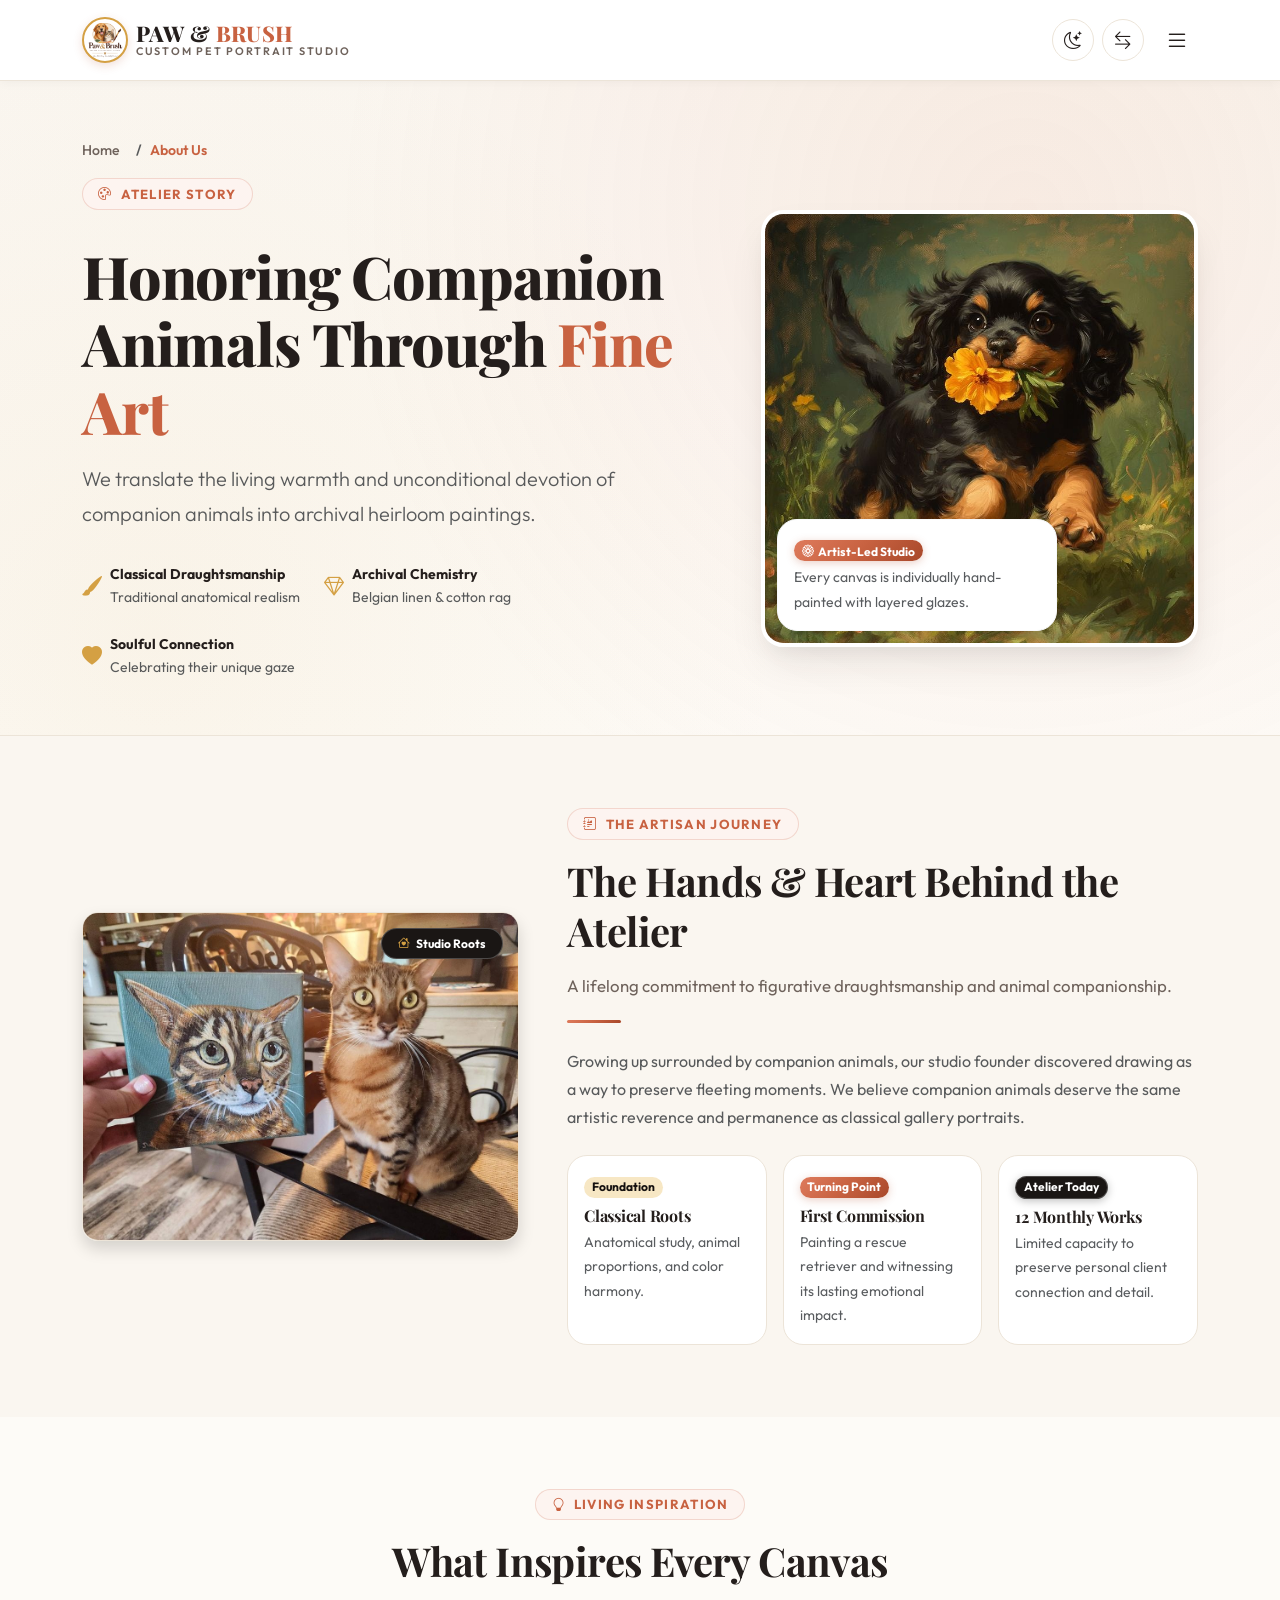
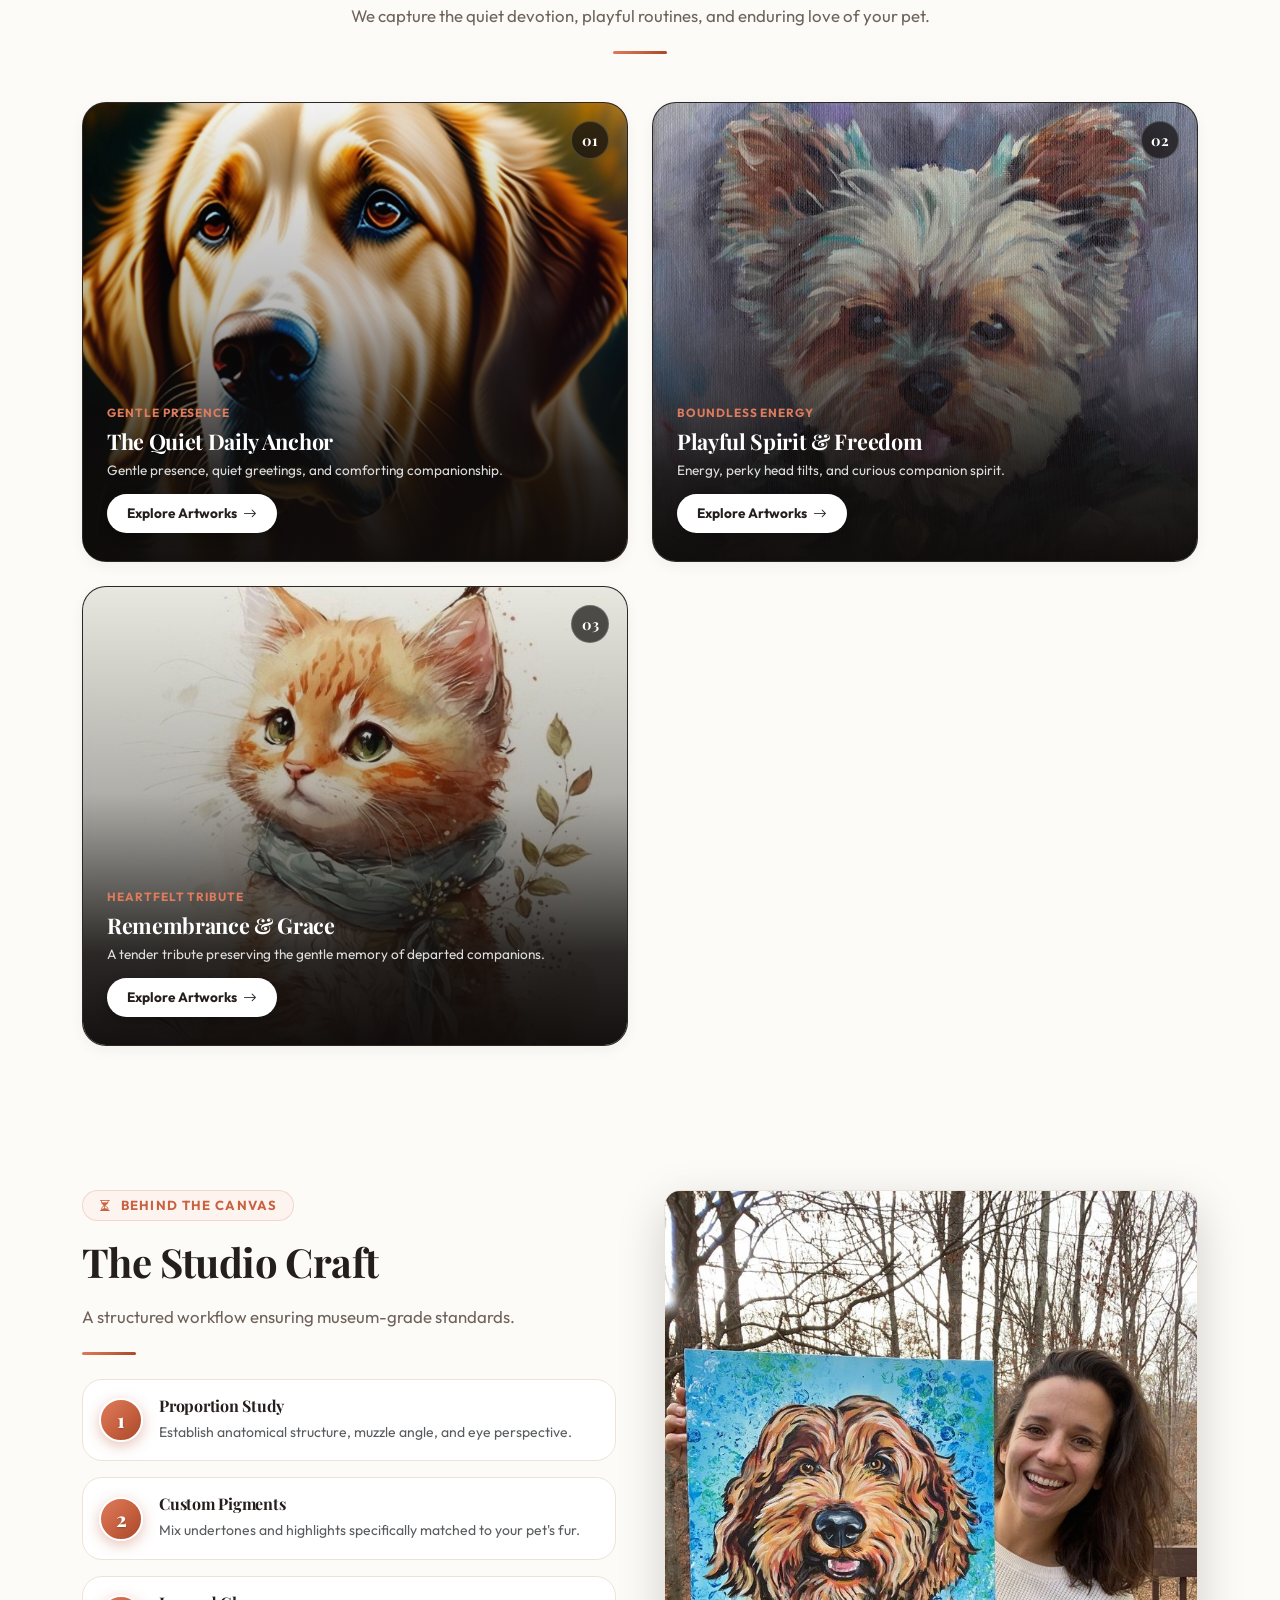
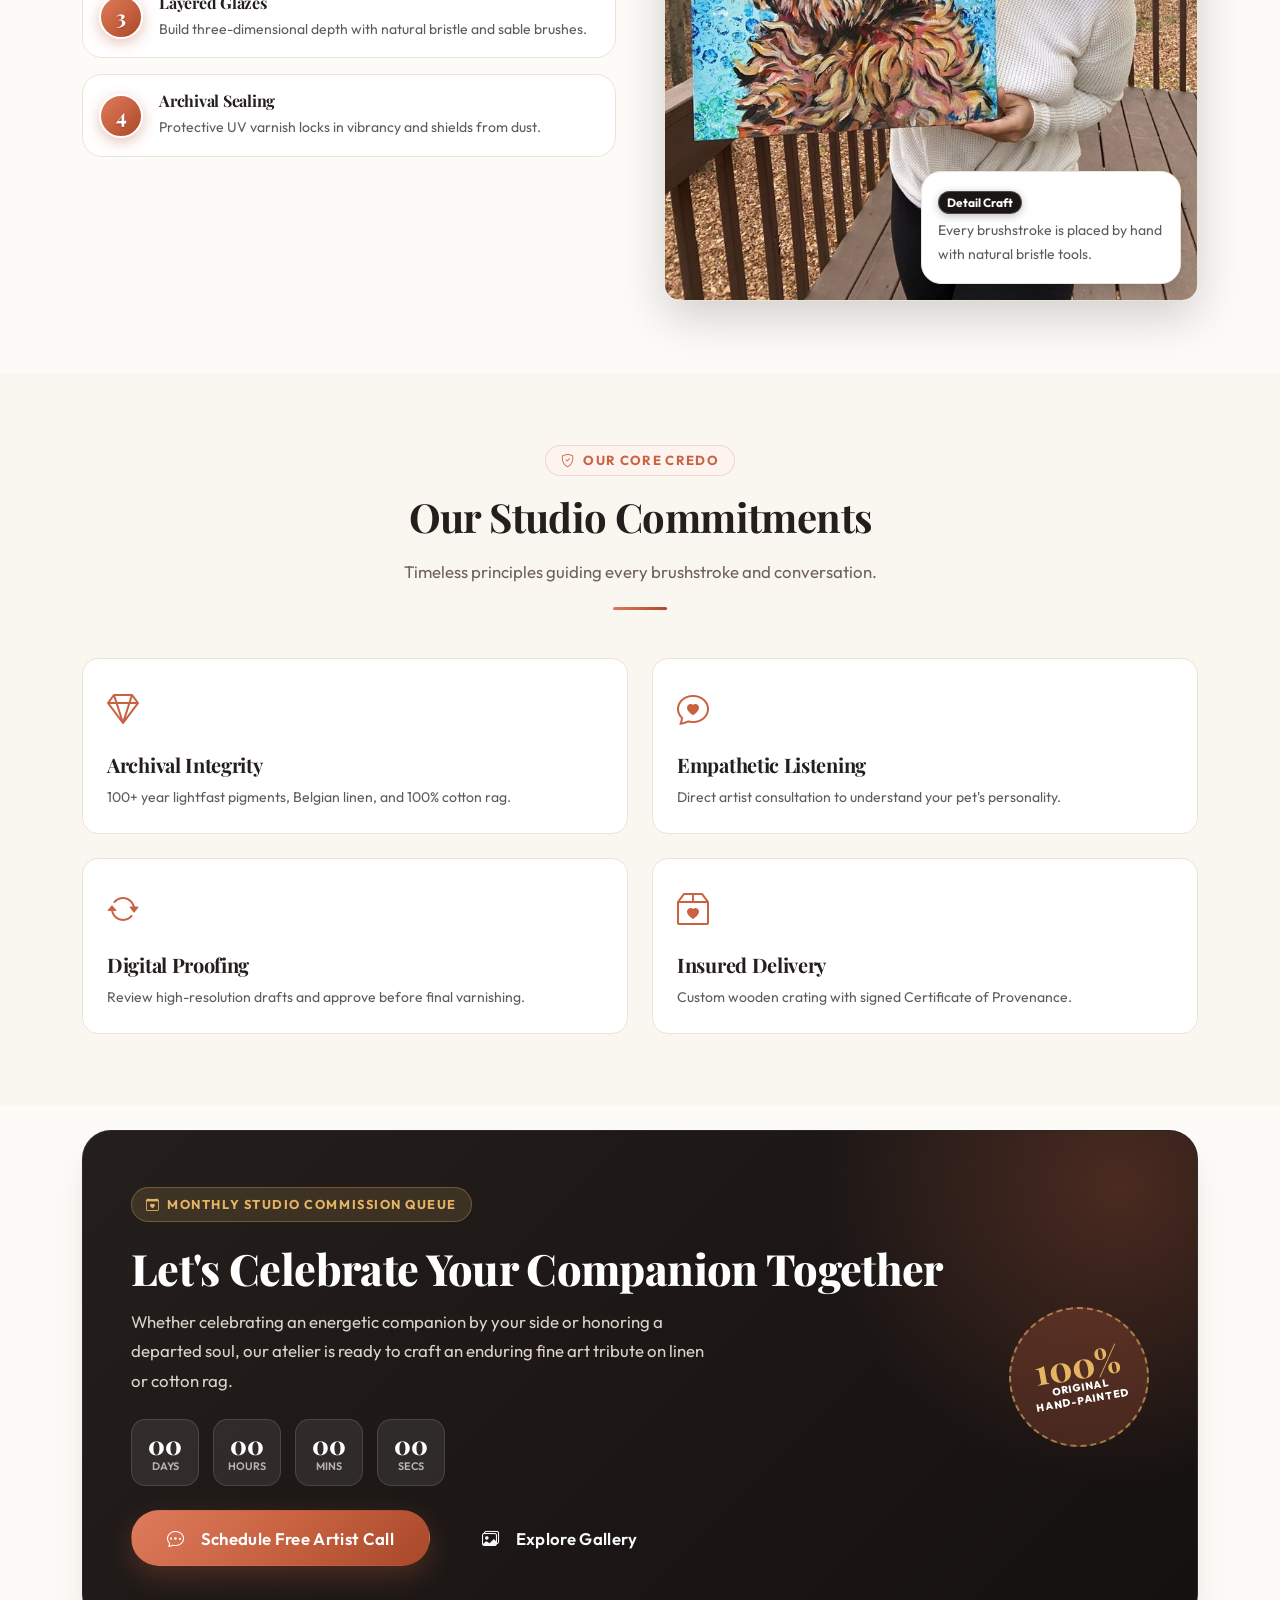
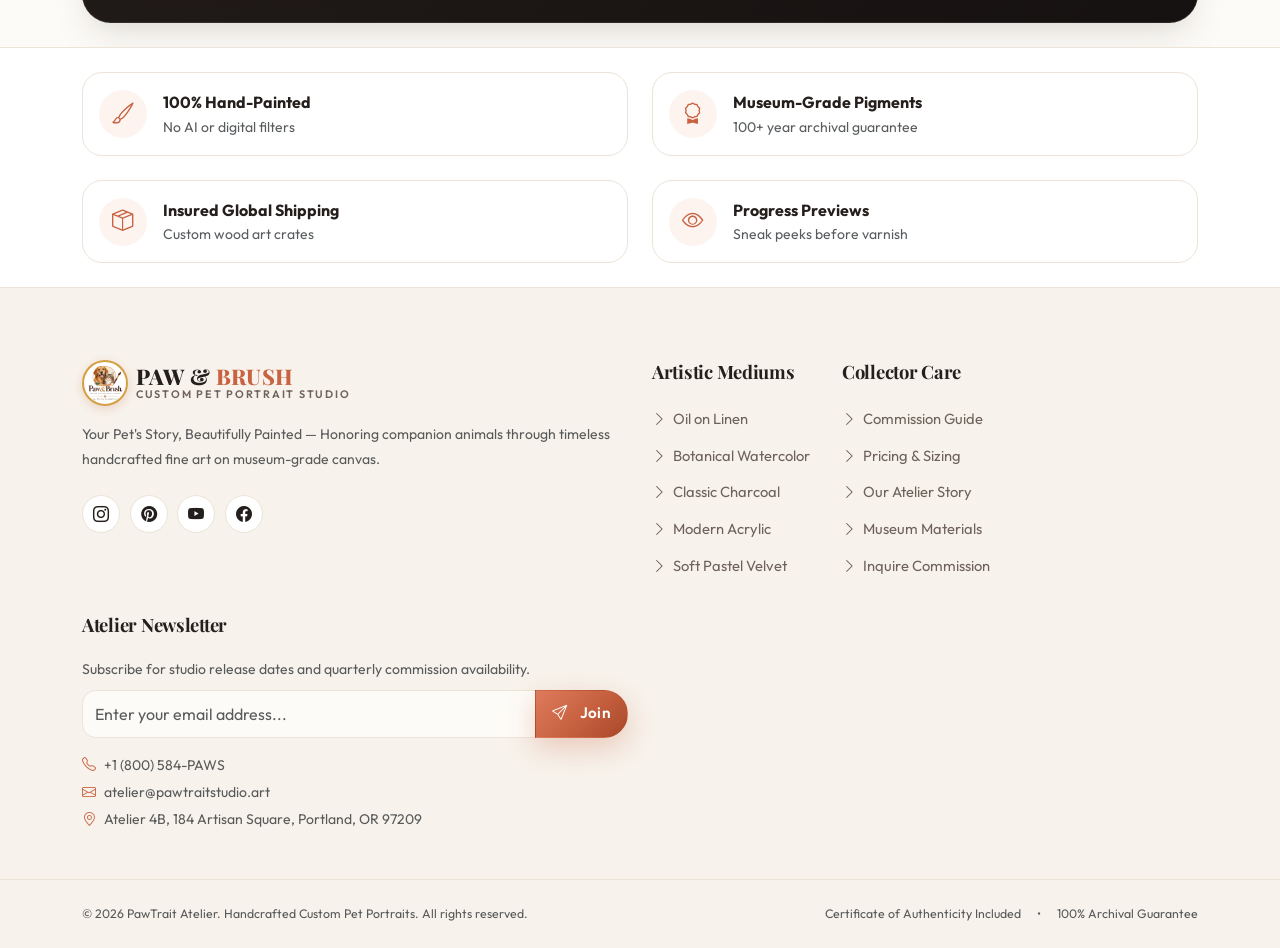
==== commit 564ee930: "first commit" ====
--- a/about.html
+++ b/about.html
@@ -135,9 +135,9 @@
           <div class="col-lg-5">
             <div class="position-relative">
               <div class="rounded-4 overflow-hidden shadow-lg border border-2 border-white">
-                <img src="assets/images/artists/about_hero_artist.jpg" alt="Playful Cavalier King Charles Spaniel puppy with flower in mouth hand-painted in oil" class="w-100 h-auto" width="600" height="400" loading="eager">
-              </div>
-              <div class="position-absolute bottom-0 start-0 m-3 p-3 bg-white bg-opacity-95 rounded-3 shadow-sm border border-light" style="max-width: 270px;">
+                <img src="assets/images/artists/about_hero_artist.jpg" alt="Playful Cavalier King Charles Spaniel puppy with flower in mouth hand-painted in oil" class="w-100 h-auto" width="600" height="420" style="object-fit: cover; max-height: 440px;" loading="eager">
+              </div>
+              <div class="position-absolute bottom-0 start-0 m-2 m-sm-3 p-2 p-sm-3 bg-white bg-opacity-95 rounded-3 shadow-sm border border-light" style="max-width: min(280px, calc(100% - 1rem));">
                 <span class="badge bg-brand text-white mb-1"><i class="bi bi-flower1 me-1"></i>Artist-Led Studio</span>
                 <p class="small text-muted mb-0">Every canvas is individually hand-painted with layered glazes.</p>
               </div>
@@ -222,7 +222,7 @@
           <!-- Inspiration 1: Quiet Devotion -->
           <div class="col-12 col-md-4">
             <div class="ref-card ref-card-tall">
-              <img src="assets/images/artists/about_insp_devotion.jpg" alt="Companion Dog Resting Patiently in Morning Light" class="ref-card-img" loading="lazy">
+              <img src="assets/images/gallery/port_acrylic_golden.jpg" alt="Masterpiece Golden Retriever Acrylic Fine Art Portrait" class="ref-card-img" loading="lazy">
               <div class="ref-card-overlay"></div>
               <span class="ref-card-badge-num">01</span>
               <div class="ref-card-content">
@@ -240,7 +240,7 @@
           <!-- Inspiration 2: Boundless Joy -->
           <div class="col-12 col-md-4">
             <div class="ref-card ref-card-tall">
-              <img src="assets/images/artists/about_insp_energy.jpg" alt="Playful Dog Sprinting Joyfully Through Sunny Fields" class="ref-card-img" loading="lazy">
+              <img src="assets/images/home2/h2_story_yorkie_pup.jpg" alt="Joyful Yorkshire Terrier Pup Hand-Painted in Oil on Canvas" class="ref-card-img" loading="lazy">
               <div class="ref-card-overlay"></div>
               <span class="ref-card-badge-num">02</span>
               <div class="ref-card-content">
@@ -258,7 +258,7 @@
           <!-- Inspiration 3: Eternal Remembrance -->
           <div class="col-12 col-md-4">
             <div class="ref-card ref-card-tall">
-              <img src="assets/images/artists/about_insp_comfort.jpg" alt="Serene Feline Companion Bathed in Amber Light" class="ref-card-img" loading="lazy">
+              <img src="assets/images/gallery/port_wc_kitten.jpg" alt="Tender Calico Kitten Botanical Watercolor Tribute Painting" class="ref-card-img" loading="lazy">
               <div class="ref-card-overlay"></div>
               <span class="ref-card-badge-num">03</span>
               <div class="ref-card-content">
@@ -282,7 +282,7 @@
          ====================================================================== -->
     <section class="section" id="aboutProcess">
       <div class="container">
-        <div class="row align-items-center g-5">
+        <div class="row align-items-stretch g-5">
           <div class="col-lg-6">
             <div class="section-head text-start mb-4">
               <span class="eyebrow"><i class="bi bi-hourglass-split"></i> Behind the Canvas</span>
@@ -328,14 +328,14 @@
             </div>
           </div>
 
-          <div class="col-lg-6">
-            <div class="position-relative">
-              <div class="rounded-4 overflow-hidden shadow-lg border border-soft">
-                <img src="assets/images/artists/about_craft_artist.jpg" alt="Artist Displaying Completed Custom Fine Art Dog Canvas Portrait" class="w-100 h-auto" width="600" height="420" loading="lazy">
-              </div>
-              <div class="position-absolute bottom-0 end-0 m-3 p-3 bg-white bg-opacity-95 rounded-3 shadow border border-light" style="max-width: 260px;">
-                <span class="badge bg-dark text-white mb-1">Detail Craft</span>
-                <p class="small text-muted mb-0">Every brushstroke is placed by hand with natural bristle tools.</p>
+          <div class="col-lg-6 d-flex flex-column">
+            <div class="position-relative h-100 d-flex flex-column" style="min-height: 100%;">
+              <div class="rounded-4 overflow-hidden shadow-lg border border-soft h-100 flex-grow-1 position-relative">
+                <img src="assets/images/artists/about_craft_artist.jpg" alt="Artist Displaying Completed Custom Fine Art Dog Canvas Portrait" class="w-100 h-100" style="object-fit: cover; object-position: center; display: block;" loading="lazy">
+                <div class="position-absolute bottom-0 end-0 m-3 p-3 bg-surface rounded-3 shadow border border-soft" style="max-width: 260px;">
+                  <span class="badge bg-dark text-white mb-1">Detail Craft</span>
+                  <p class="small text-muted mb-0">Every brushstroke is placed by hand with natural bristle tools.</p>
+                </div>
               </div>
             </div>
           </div>
--- a/assets/css/style.css
+++ b/assets/css/style.css
@@ -659,24 +659,45 @@
   gap: 0.75rem;
   transition: all 0.2s ease;
 }
+@media (min-width: 992px) {
+  .custom-nav-dropdown:hover .dropdown-menu {
+    display: block !important;
+    opacity: 1 !important;
+    visibility: visible !important;
+  }
+}
+
 .custom-nav-dropdown .dropdown-item i {
   font-size: 1.1rem;
   color: var(--brand);
 }
 .custom-nav-dropdown .dropdown-item .item-title {
   display: block;
-  font-weight: 600;
+  font-weight: 700;
+  color: var(--ink);
 }
 .custom-nav-dropdown .dropdown-item .item-desc {
   display: block;
-  font-size: 0.75rem;
-  color: var(--muted);
-  font-weight: 400;
+  font-size: 0.76rem;
+  color: #6A5E57;
+  font-weight: 500;
 }
 .custom-nav-dropdown .dropdown-item:hover,
 .custom-nav-dropdown .dropdown-item.active {
-  background: var(--brand-surface);
-  color: var(--brand-dark);
+  background: var(--brand-gradient) !important;
+  color: #FFFFFF !important;
+}
+.custom-nav-dropdown .dropdown-item:hover .item-title,
+.custom-nav-dropdown .dropdown-item.active .item-title {
+  color: #FFFFFF !important;
+}
+.custom-nav-dropdown .dropdown-item:hover .item-desc,
+.custom-nav-dropdown .dropdown-item.active .item-desc {
+  color: rgba(255, 255, 255, 0.95) !important;
+}
+.custom-nav-dropdown .dropdown-item:hover i,
+.custom-nav-dropdown .dropdown-item.active i {
+  color: #FFFFFF !important;
 }
 
 /* Unified Sizing for Header Action Buttons (Theme, RTL, Menu, CTA) */
@@ -1022,10 +1043,10 @@
 .h1-photo-wrap {
   position: relative;
   z-index: 2;
-  max-width: 490px;
+  max-width: 580px;
   width: 100%;
   margin-inline-start: auto;
-  margin-inline-end: auto;
+  margin-inline-end: 0;
 }
 .h1-frame {
   position: relative;
@@ -1052,10 +1073,10 @@
 /* Process Step Image Frame (Section 6) */
 .process-frame {
   width: 100%;
-  max-width: 520px;
+  max-width: 100%;
   height: 100%;
   min-height: 520px;
-  margin-inline: auto;
+  margin-inline: 0;
   border-radius: 1.6rem;
   border: 8px solid var(--surface);
   background: var(--surface);
@@ -1246,9 +1267,11 @@
   box-shadow: 0 2px 8px rgba(184, 83, 51, 0.28);
 }
 .badge.bg-dark {
-  background-color: var(--ink-deep) !important;
+  background-color: #1A1614 !important;
   color: #FFFFFF !important;
-  font-weight: 600;
+  font-weight: 700 !important;
+  border: 1px solid rgba(255, 255, 255, 0.22) !important;
+  box-shadow: 0 2px 8px rgba(0, 0, 0, 0.25);
 }
 .badge.bg-gold-light {
   background-color: var(--accent-gold-light) !important;
@@ -1328,6 +1351,16 @@
   text-transform: uppercase;
   color: var(--brand-dark);
   box-shadow: var(--shadow-xs);
+  z-index: 10;
+  pointer-events: none;
+  opacity: 1 !important;
+  visibility: visible !important;
+}
+.medium-card:hover .medium-badge,
+.portrait-card:hover .portrait-badge {
+  z-index: 10 !important;
+  opacity: 1 !important;
+  visibility: visible !important;
 }
 .medium-body {
   padding: 1.4rem;
@@ -2138,13 +2171,19 @@
 }
 .feature-number {
   font-family: var(--font-heading);
-  font-size: 2.2rem;
+  font-size: 2.3rem;
   font-weight: 800;
-  color: rgba(var(--brand-rgb), 0.15);
+  color: var(--brand);
+  opacity: 0.65;
   position: absolute;
   top: 18px;
   inset-inline-end: 22px;
   line-height: 1;
+  transition: opacity 0.25s ease, transform 0.25s ease;
+}
+.feature-box:hover .feature-number {
+  opacity: 1;
+  transform: scale(1.05);
 }
 .feature-icon {
   width: 56px;
@@ -3175,26 +3214,34 @@
   opacity: 1;
 }
 .gallery-zoom-btn {
-  background: rgba(255, 255, 255, 0.92);
-  color: var(--ink);
-  border: none;
-  width: 46px;
-  height: 46px;
+  background: #FFFFFF;
+  color: var(--brand-dark);
+  border: 1px solid rgba(0, 0, 0, 0.08);
+  width: 48px;
+  height: 48px;
   border-radius: 50%;
   display: flex;
   align-items: center;
   justify-content: center;
-  font-size: 1.1rem;
+  font-size: 1.15rem;
   transform: scale(0.8);
-  transition: transform 0.3s cubic-bezier(0.16, 1, 0.3, 1), background 0.2s ease;
-  box-shadow: 0 6px 16px rgba(0, 0, 0, 0.3);
+  transition: transform 0.3s cubic-bezier(0.16, 1, 0.3, 1), background 0.2s ease, border-color 0.2s ease;
+  box-shadow: 0 6px 18px rgba(0, 0, 0, 0.35);
+}
+.gallery-zoom-btn i {
+  color: #C86241 !important;
+  font-size: 1.15rem;
+  transition: color 0.2s ease;
 }
 .gallery-card:hover .gallery-zoom-btn {
   transform: scale(1);
 }
 .gallery-zoom-btn:hover {
-  background: var(--brand);
-  color: #FFFFFF;
+  background: var(--brand) !important;
+  border-color: var(--brand) !important;
+}
+.gallery-zoom-btn:hover i {
+  color: #FFFFFF !important;
 }
 
 .gallery-badge-medium {
--- a/assets/css/dark-mode.css
+++ b/assets/css/dark-mode.css
@@ -116,7 +116,17 @@
   background: rgba(20, 17, 16, 0.98);
 }
 [data-bs-theme="dark"] .brand-name-top {
-  color: #FBF8F4;
+  color: #FBF8F4 !important;
+}
+[data-bs-theme="dark"] .brand-name-accent {
+  color: #E2886A !important;
+}
+[data-bs-theme="dark"] .brand-name-sub,
+[data-bs-theme="dark"] .navbar-brand .brand-name-sub,
+[data-bs-theme="dark"] .footer-brand .brand-name-sub {
+  color: #ECE5DE !important;
+  opacity: 0.95;
+  font-weight: 600;
 }
 [data-bs-theme="dark"] .navbar-nav .nav-link {
   color: #FBF8F4 !important;
@@ -133,10 +143,31 @@
 [data-bs-theme="dark"] .custom-nav-dropdown .dropdown-item {
   color: #FBF8F4;
 }
+[data-bs-theme="dark"] .custom-nav-dropdown .dropdown-item .item-title {
+  color: #FBF8F4 !important;
+}
+[data-bs-theme="dark"] .custom-nav-dropdown .dropdown-item .item-desc {
+  color: #D6CBC2 !important;
+}
+[data-bs-theme="dark"] .custom-nav-dropdown .dropdown-item i {
+  color: #E2886A !important;
+}
 [data-bs-theme="dark"] .custom-nav-dropdown .dropdown-item:hover,
 [data-bs-theme="dark"] .custom-nav-dropdown .dropdown-item.active {
-  background: rgba(222, 123, 92, 0.18);
-  color: #ECA18A;
+  background: var(--brand-gradient) !important;
+  color: #FFFFFF !important;
+}
+[data-bs-theme="dark"] .custom-nav-dropdown .dropdown-item:hover .item-title,
+[data-bs-theme="dark"] .custom-nav-dropdown .dropdown-item.active .item-title {
+  color: #FFFFFF !important;
+}
+[data-bs-theme="dark"] .custom-nav-dropdown .dropdown-item:hover .item-desc,
+[data-bs-theme="dark"] .custom-nav-dropdown .dropdown-item.active .item-desc {
+  color: rgba(255, 255, 255, 0.95) !important;
+}
+[data-bs-theme="dark"] .custom-nav-dropdown .dropdown-item:hover i,
+[data-bs-theme="dark"] .custom-nav-dropdown .dropdown-item.active i {
+  color: #FFFFFF !important;
 }
 
 /* Offcanvas in Dark */
@@ -176,11 +207,41 @@
   background: rgba(20, 17, 16, 0.88);
   color: #DE7B5C;
   border: 1px solid rgba(222, 123, 92, 0.25);
+  z-index: 10;
 }
 [data-bs-theme="dark"] .medium-tag {
   background: #181412;
   border-color: #2E2723;
   color: #DDD3CA;
+}
+[data-bs-theme="dark"] .feature-number {
+  color: #E2886A;
+  opacity: 0.8;
+}
+[data-bs-theme="dark"] .feature-box:hover .feature-number {
+  color: #F3B39F;
+  opacity: 1;
+}
+[data-bs-theme="dark"] .gallery-zoom-btn {
+  background: #28221E !important;
+  border: 1.5px solid rgba(222, 123, 92, 0.45) !important;
+  box-shadow: 0 8px 22px rgba(0, 0, 0, 0.6) !important;
+}
+[data-bs-theme="dark"] .gallery-zoom-btn i {
+  color: #DE7B5C !important;
+}
+[data-bs-theme="dark"] .gallery-zoom-btn:hover {
+  background: #DE7B5C !important;
+  border-color: #DE7B5C !important;
+}
+[data-bs-theme="dark"] .gallery-zoom-btn:hover i {
+  color: #FFFFFF !important;
+}
+[data-bs-theme="dark"] .badge.bg-dark {
+  background-color: #100E0D !important;
+  color: #FFFFFF !important;
+  font-weight: 700 !important;
+  border: 1px solid rgba(222, 123, 92, 0.4) !important;
 }
 [data-bs-theme="dark"] .h1-frame {
   border-color: #28221E;
@@ -189,6 +250,15 @@
 [data-bs-theme="dark"] .hero-float-card {
   background: rgba(33, 27, 24, 0.92);
   border-color: #3D342F;
+}
+[data-bs-theme="dark"] .bg-white,
+[data-bs-theme="dark"] .bg-white.bg-opacity-95 {
+  background-color: rgba(33, 27, 24, 0.95) !important;
+  border-color: #3D342F !important;
+  color: #FBF8F4 !important;
+}
+[data-bs-theme="dark"] .border-light {
+  border-color: #3D342F !important;
 }
 [data-bs-theme="dark"] .hero-float-card strong {
   color: #FBF8F4;
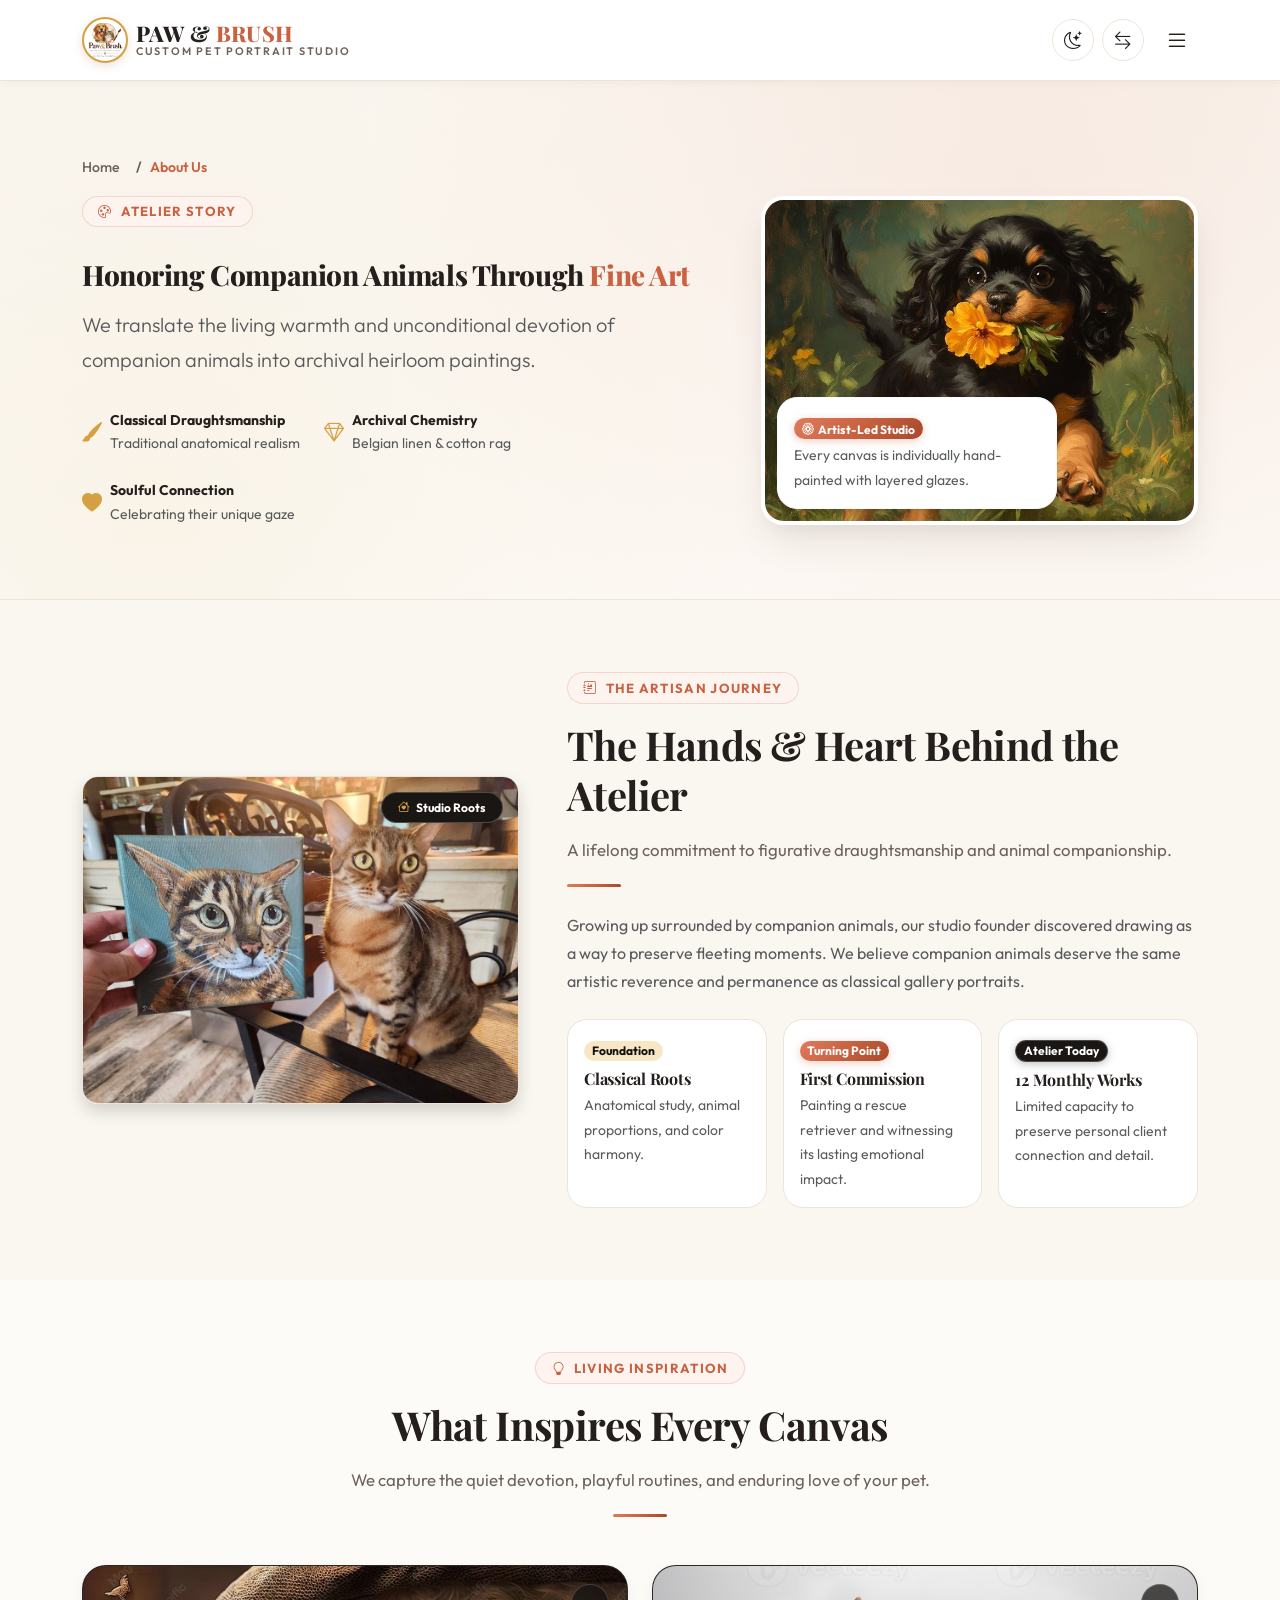
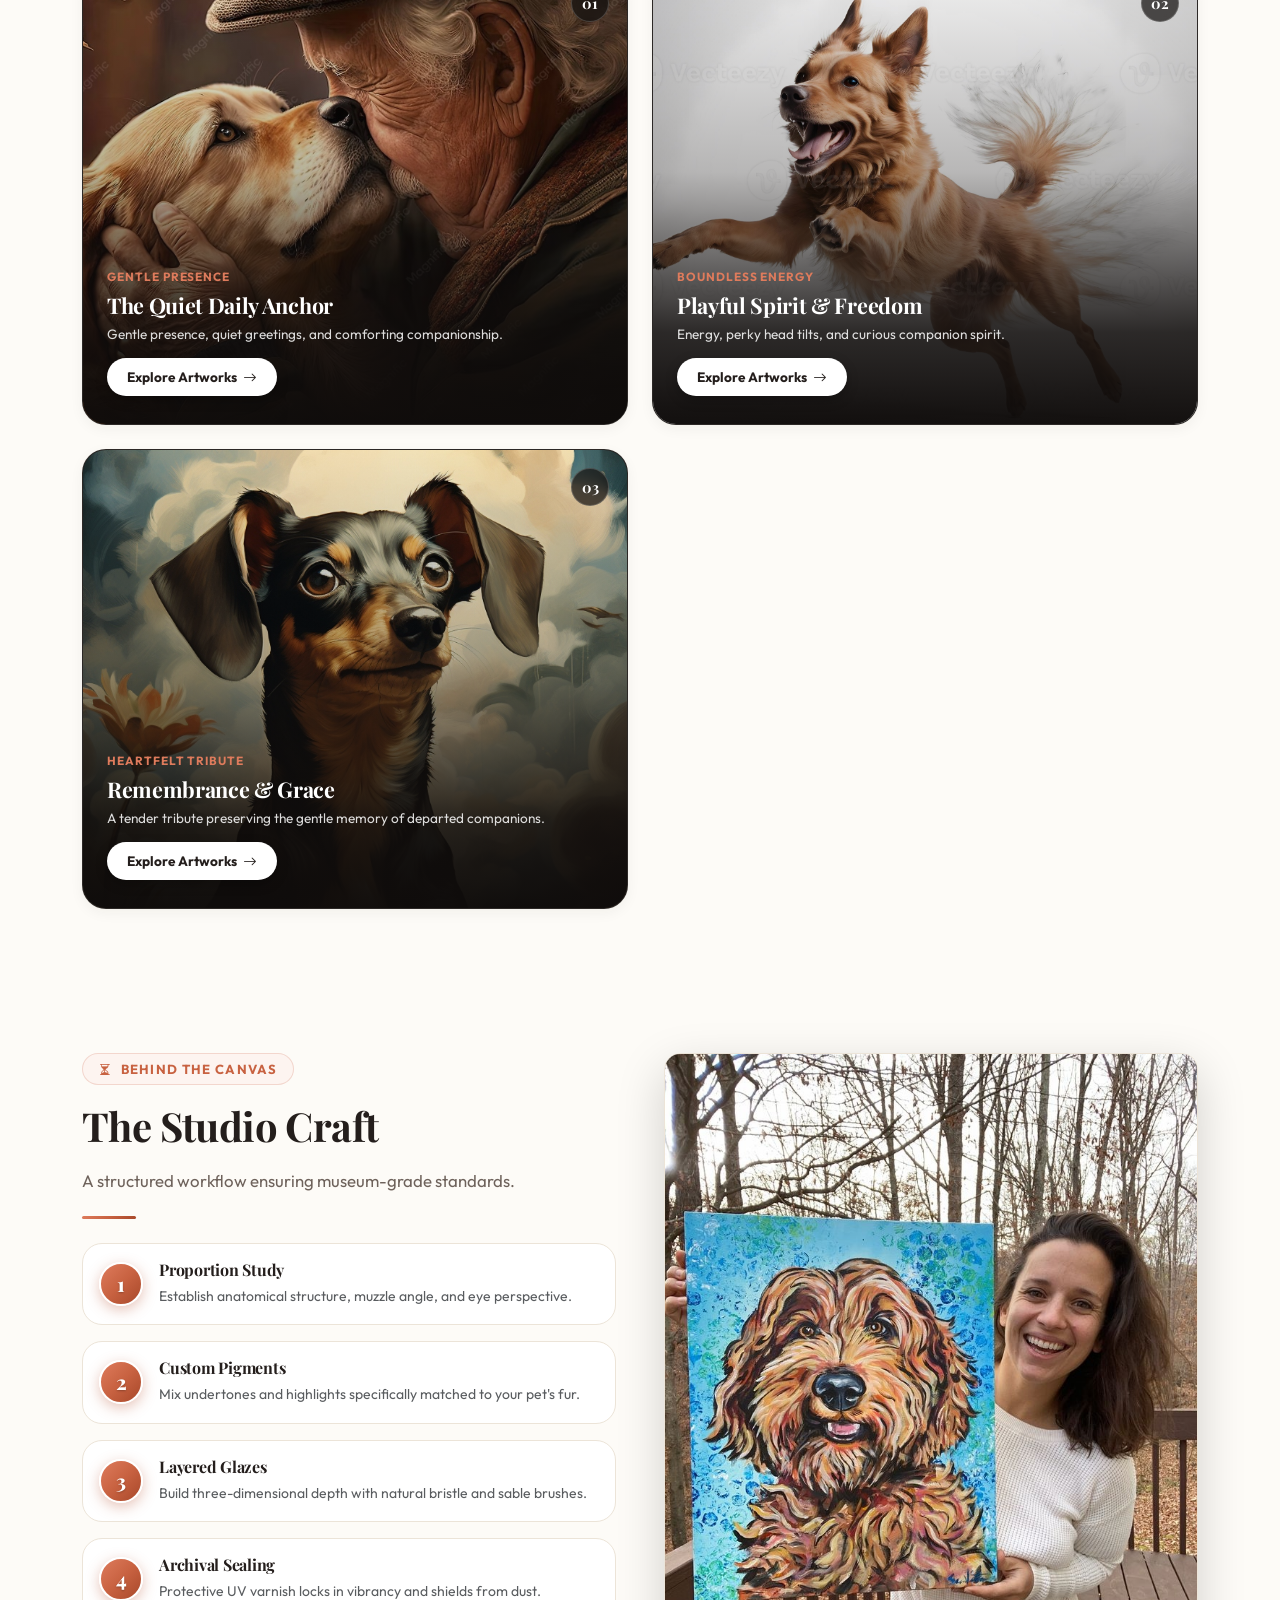
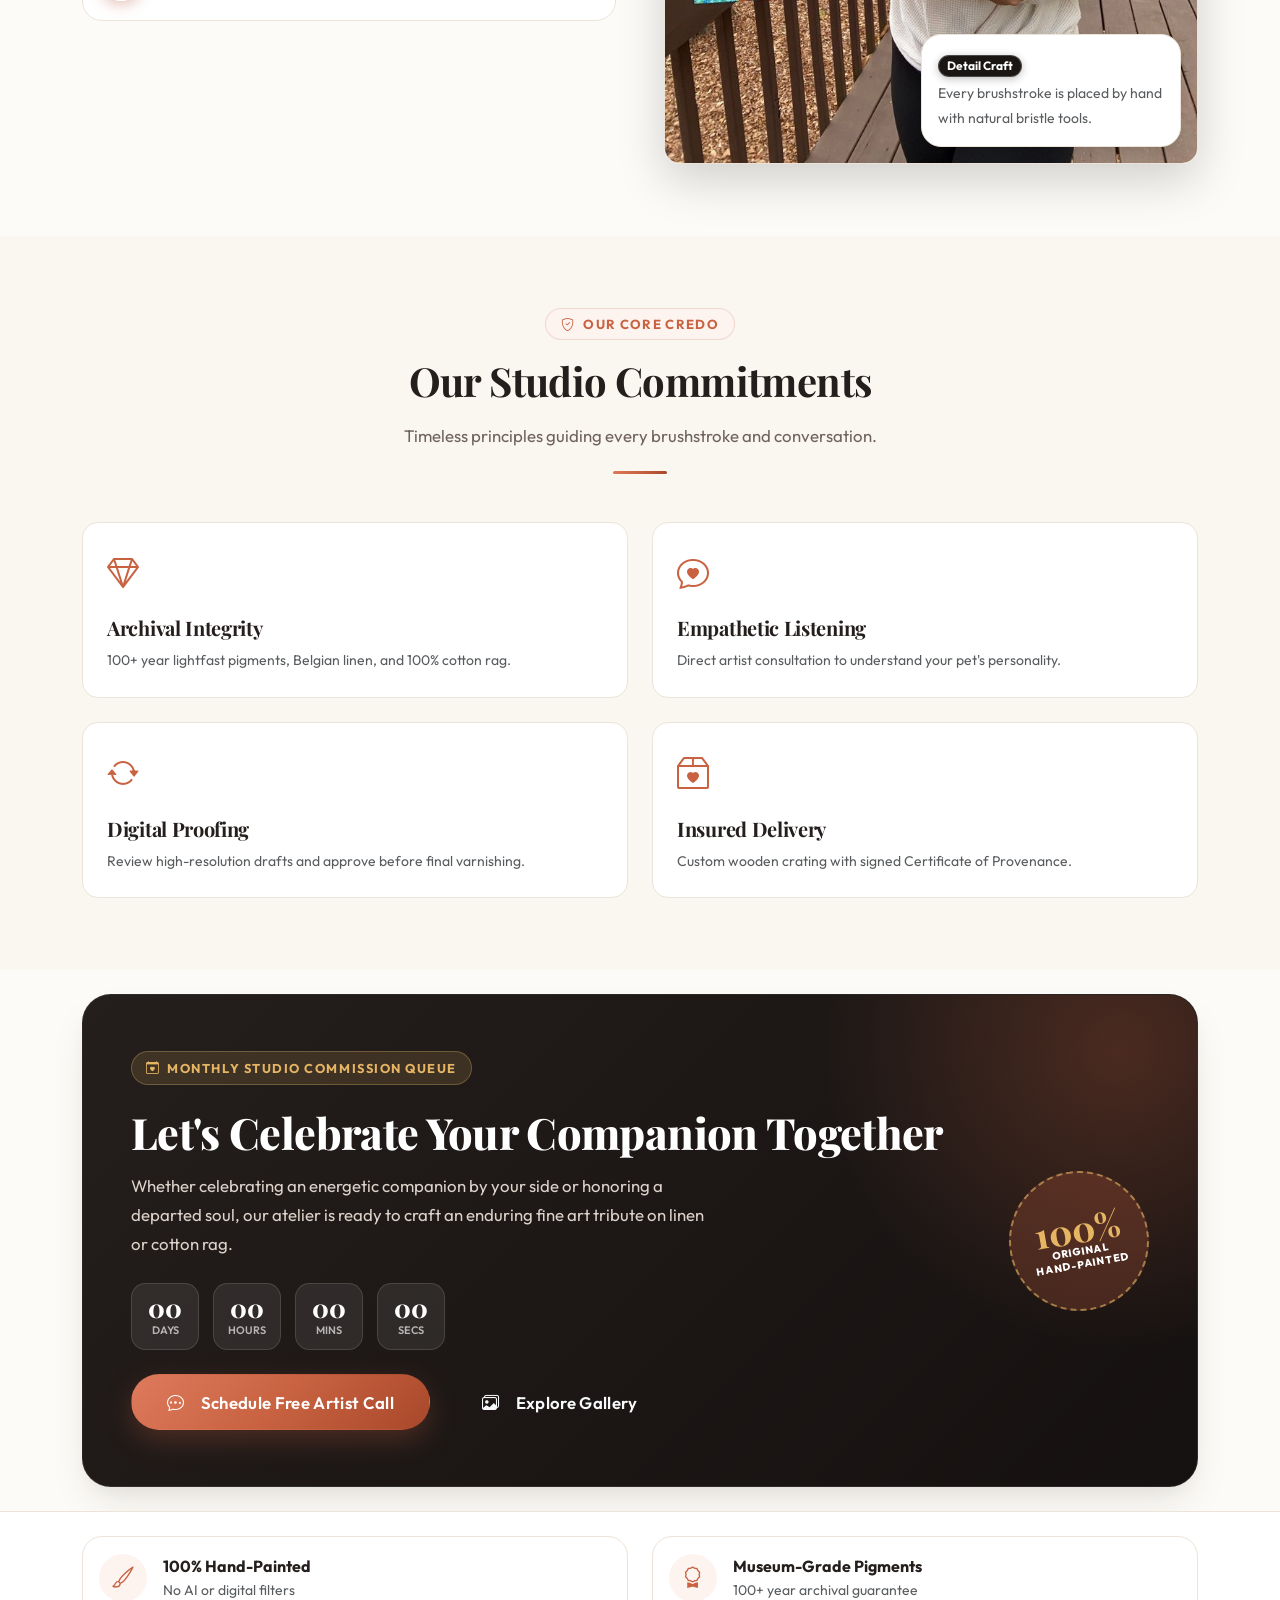
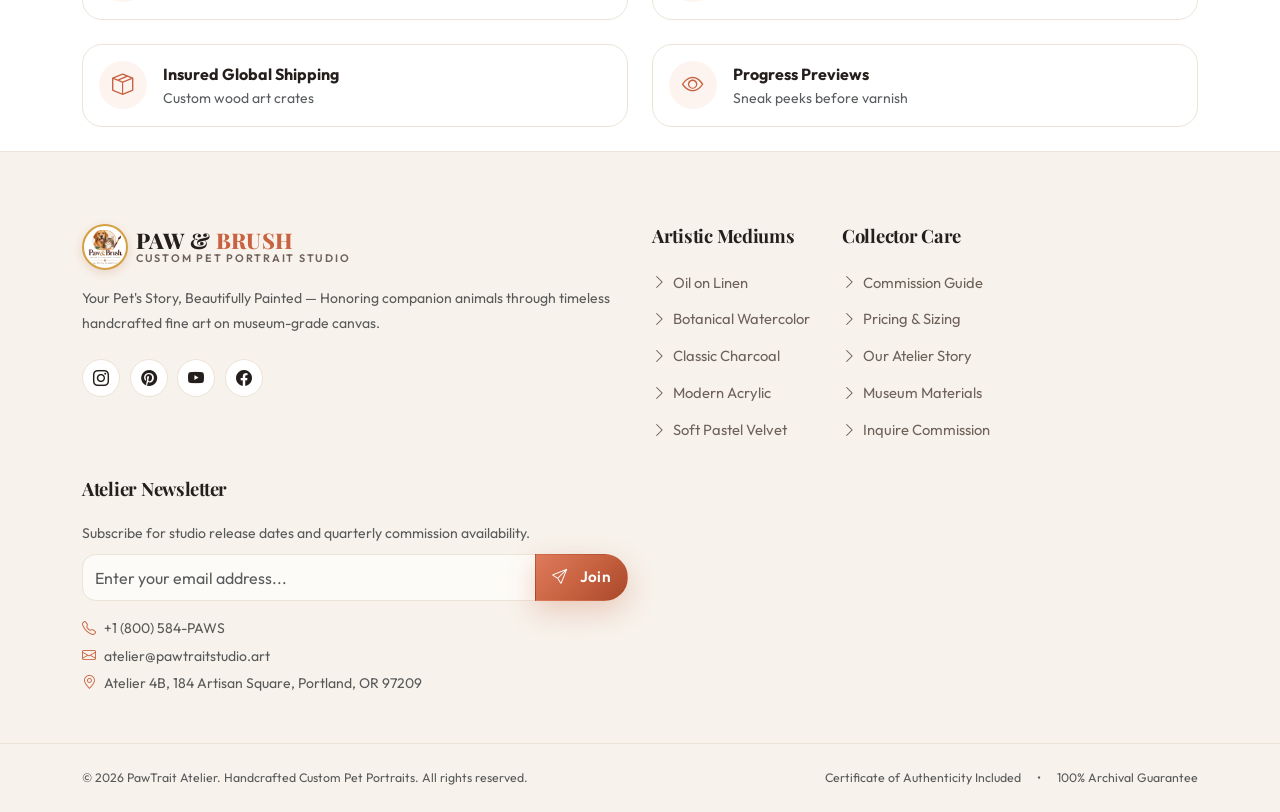
==== commit 69836260: "first commit" ====
--- a/about.html
+++ b/about.html
@@ -60,7 +60,8 @@
       <div class="preloader-emblem">
         <div class="preloader-spin-ring"></div>
         <div class="preloader-badge-center">
-          <img src="assets/images/logo/logo.png" alt="Paw & Brush Custom Pet Portrait Studio" class="preloader-logo-img" width="100" height="100">
+          <img src="assets/images/logo/logo.png" alt="Paw & Brush Custom Pet Portrait Studio" class="preloader-logo-img logo-light-only" width="100" height="100">
+          <img src="assets/images/logo/logo-dark.png" alt="Paw & Brush Custom Pet Portrait Studio" class="preloader-logo-img logo-dark-only" width="100" height="100">
         </div>
       </div>
       <div class="preloader-brand">
@@ -135,7 +136,7 @@
           <div class="col-lg-5">
             <div class="position-relative">
               <div class="rounded-4 overflow-hidden shadow-lg border border-2 border-white">
-                <img src="assets/images/artists/about_hero_artist.jpg" alt="Playful Cavalier King Charles Spaniel puppy with flower in mouth hand-painted in oil" class="w-100 h-auto" width="600" height="420" style="object-fit: cover; max-height: 440px;" loading="eager">
+                <img src="assets/images/artists/about_hero_artist.jpg" alt="Playful Cavalier King Charles Spaniel puppy with flower in mouth hand-painted in oil" class="w-100 h-auto" width="600" height="420" style="object-fit: cover; object-position: center 30%; aspect-ratio: 800 / 599; max-height: 440px;" loading="eager">
               </div>
               <div class="position-absolute bottom-0 start-0 m-2 m-sm-3 p-2 p-sm-3 bg-white bg-opacity-95 rounded-3 shadow-sm border border-light" style="max-width: min(280px, calc(100% - 1rem));">
                 <span class="badge bg-brand text-white mb-1"><i class="bi bi-flower1 me-1"></i>Artist-Led Studio</span>
@@ -222,7 +223,7 @@
           <!-- Inspiration 1: Quiet Devotion -->
           <div class="col-12 col-md-4">
             <div class="ref-card ref-card-tall">
-              <img src="assets/images/gallery/port_acrylic_golden.jpg" alt="Masterpiece Golden Retriever Acrylic Fine Art Portrait" class="ref-card-img" loading="lazy">
+              <img src="assets/images/artists/about_insp_devotion_elderly.jpg" alt="Devoted Companion Golden Retriever Resting Forehead with Caring Elder" class="ref-card-img" loading="lazy">
               <div class="ref-card-overlay"></div>
               <span class="ref-card-badge-num">01</span>
               <div class="ref-card-content">
@@ -240,7 +241,7 @@
           <!-- Inspiration 2: Boundless Joy -->
           <div class="col-12 col-md-4">
             <div class="ref-card ref-card-tall">
-              <img src="assets/images/home2/h2_story_yorkie_pup.jpg" alt="Joyful Yorkshire Terrier Pup Hand-Painted in Oil on Canvas" class="ref-card-img" loading="lazy">
+              <img src="assets/images/artists/about_insp_energy_running.png" alt="Joyful Golden Retriever Leaping with Boundless Energy in Motion" class="ref-card-img" loading="lazy">
               <div class="ref-card-overlay"></div>
               <span class="ref-card-badge-num">02</span>
               <div class="ref-card-content">
@@ -258,7 +259,7 @@
           <!-- Inspiration 3: Eternal Remembrance -->
           <div class="col-12 col-md-4">
             <div class="ref-card ref-card-tall">
-              <img src="assets/images/gallery/port_wc_kitten.jpg" alt="Tender Calico Kitten Botanical Watercolor Tribute Painting" class="ref-card-img" loading="lazy">
+              <img src="assets/images/artists/about_insp_grace_dachshund.jpg" alt="Soulful Dachshund Looking Towards Clouds with Blossom Memorial Art" class="ref-card-img" loading="lazy">
               <div class="ref-card-overlay"></div>
               <span class="ref-card-badge-num">03</span>
               <div class="ref-card-content">
@@ -328,10 +329,10 @@
             </div>
           </div>
 
-          <div class="col-lg-6 d-flex flex-column">
-            <div class="position-relative h-100 d-flex flex-column" style="min-height: 100%;">
-              <div class="rounded-4 overflow-hidden shadow-lg border border-soft h-100 flex-grow-1 position-relative">
-                <img src="assets/images/artists/about_craft_artist.jpg" alt="Artist Displaying Completed Custom Fine Art Dog Canvas Portrait" class="w-100 h-100" style="object-fit: cover; object-position: center; display: block;" loading="lazy">
+          <div class="col-lg-6 position-relative">
+            <div class="about-craft-img-wrap">
+              <div class="about-craft-frame rounded-4 overflow-hidden shadow-lg border border-soft position-relative">
+                <img src="assets/images/artists/about_craft_artist.jpg" alt="Artist Displaying Completed Custom Fine Art Dog Canvas Portrait" class="w-100 h-100" style="object-fit: cover; object-position: center 25%; display: block;" loading="lazy">
                 <div class="position-absolute bottom-0 end-0 m-3 p-3 bg-surface rounded-3 shadow border border-soft" style="max-width: 260px;">
                   <span class="badge bg-dark text-white mb-1">Detail Craft</span>
                   <p class="small text-muted mb-0">Every brushstroke is placed by hand with natural bristle tools.</p>
--- a/assets/css/style.css
+++ b/assets/css/style.css
@@ -588,6 +588,12 @@
   object-fit: cover;
   object-position: center 20%;
   display: block;
+}
+.logo-light-only {
+  display: block !important;
+}
+.logo-dark-only {
+  display: none !important;
 }
 
 /* Nav Links */
@@ -2817,19 +2823,70 @@
 .h2-gift-card:hover .h2-gift-thumb img {
   transform: scale(1.05);
 }
-.h2-gift-tile {
+.h2-gift-tile,
+.addon-feature-card {
   background: var(--surface-2);
   border: 1px solid var(--border-soft);
   border-radius: 1.15rem;
-  padding: 1.25rem;
+  padding: 1.25rem 1rem;
+  height: 100%;
+  display: flex;
+  flex-direction: column;
+  align-items: center;
+  justify-content: flex-start;
+  text-align: center;
   transition: all 0.25s ease;
 }
-.h2-gift-tile:hover {
+.addon-feature-card {
+  background: var(--surface);
+}
+.h2-gift-tile:hover,
+.addon-feature-card:hover {
   background: var(--surface);
   border-color: var(--brand);
   transform: translateY(-2px);
   box-shadow: var(--shadow-xs);
 }
+.h2-gift-tile .h2-gift-icon,
+.h2-gift-tile > .text-brand,
+.addon-feature-icon {
+  font-size: 1.75rem;
+  color: var(--brand);
+  margin-bottom: 0.5rem;
+  height: 2.25rem;
+  display: flex;
+  align-items: center;
+  justify-content: center;
+}
+.h2-gift-tile .h2-gift-title,
+.h2-gift-tile h6,
+.addon-feature-title {
+  font-size: 0.95rem;
+  font-weight: 700;
+  color: var(--ink);
+  margin-bottom: 0.35rem;
+  line-height: 1.25;
+  min-height: 2.6rem;
+  display: flex;
+  align-items: center;
+  justify-content: center;
+  text-align: center;
+  width: 100%;
+}
+.h2-gift-tile .h2-gift-desc,
+.h2-gift-tile p,
+.addon-feature-desc {
+  font-size: 0.8rem;
+  color: var(--muted);
+  line-height: 1.45;
+  margin-bottom: 0;
+  flex-grow: 1;
+  display: flex;
+  align-items: flex-start;
+  justify-content: center;
+  text-align: center;
+}
+
 
 /* Section 7: Commission Journey Roadmap */
 .h2-journey-card {
@@ -3091,9 +3148,59 @@
 .about-hero .rounded-4 img,
 .contact-hero .rounded-4 img {
   width: 100%;
-  height: 320px;
+  aspect-ratio: 800 / 599 !important;
+  height: auto !important;
+  max-height: 440px !important;
   object-fit: cover;
   display: block;
+}
+
+/* About Page Craft Process Section Image Matching Left Content Length Exactly */
+#aboutProcess .about-craft-img-wrap {
+  position: relative;
+  width: 100%;
+  height: 100%;
+  display: flex;
+  flex-direction: column;
+}
+@media (min-width: 992px) {
+  #aboutProcess .about-craft-frame {
+    position: absolute;
+    top: 0;
+    bottom: 0;
+    left: 0;
+    right: 0;
+    width: 100%;
+    height: 100%;
+  }
+}
+@media (max-width: 991.98px) {
+  #aboutProcess .about-craft-frame {
+    min-height: 400px;
+    height: 440px;
+    width: 100%;
+  }
+}
+
+/* About Page Hero Main Heading - Guaranteed Single Line on Desktop as requested */
+@media (min-width: 992px) {
+  .about-hero .hero-title {
+    font-size: clamp(1.42rem, 2.05vw, 1.95rem) !important;
+    white-space: nowrap !important;
+    letter-spacing: -0.015em;
+  }
+}
+@media (min-width: 1200px) {
+  .about-hero .hero-title {
+    font-size: clamp(1.68rem, 2.18vw, 2.12rem) !important;
+    white-space: nowrap !important;
+  }
+}
+@media (min-width: 1400px) {
+  .about-hero .hero-title {
+    font-size: 2.22rem !important;
+    white-space: nowrap !important;
+  }
 }
 
 /* Portfolio Gallery Intro Image Matching Right Content */
--- a/assets/css/dark-mode.css
+++ b/assets/css/dark-mode.css
@@ -124,9 +124,10 @@
 [data-bs-theme="dark"] .brand-name-sub,
 [data-bs-theme="dark"] .navbar-brand .brand-name-sub,
 [data-bs-theme="dark"] .footer-brand .brand-name-sub {
-  color: #ECE5DE !important;
-  opacity: 0.95;
-  font-weight: 600;
+  color: #FBF8F4 !important;
+  opacity: 1 !important;
+  font-weight: 600 !important;
+  text-shadow: 0 1px 2px rgba(0, 0, 0, 0.4);
 }
 [data-bs-theme="dark"] .navbar-nav .nav-link {
   color: #FBF8F4 !important;
@@ -315,17 +316,28 @@
   background: #231C18;
   box-shadow: 0 8px 30px rgba(0, 0, 0, 0.6), 0 0 0 3px #181310, 0 0 0 5px rgba(212, 160, 67, 0.35);
 }
+[data-bs-theme="dark"] .logo-light-only {
+  display: none !important;
+}
+[data-bs-theme="dark"] .logo-dark-only {
+  display: block !important;
+}
 [data-bs-theme="dark"] .brand-logo-wrap {
-  background: #231C18;
-  border-color: #D4A043;
+  background: #1C1715 !important;
+  border-color: #E5B564 !important;
+  box-shadow: 0 0 12px rgba(229, 181, 100, 0.35) !important;
 }
 [data-bs-theme="dark"] .preloader-title,
 [data-bs-theme="dark"] .preloader .brand-name {
-  color: #FBF8F4;
+  color: #FBF8F4 !important;
 }
 [data-bs-theme="dark"] .preloader-subtitle,
 [data-bs-theme="dark"] .preloader-caption {
-  color: #BAAFA6;
+  color: #BAAFA6 !important;
+}
+[data-bs-theme="dark"] .preloader-slogan {
+  color: #E5B564 !important;
+  font-weight: 500 !important;
 }
 [data-bs-theme="dark"] .preloader-track {
   background: #2E2723;
@@ -392,9 +404,15 @@
   background: #211B18 !important;
   border-color: #2E2723 !important;
 }
-[data-bs-theme="dark"] .h2-gift-tile {
+[data-bs-theme="dark"] .h2-gift-tile,
+[data-bs-theme="dark"] .addon-feature-card {
   background: #181412 !important;
   border-color: #2E2723 !important;
+}
+[data-bs-theme="dark"] .h2-gift-tile:hover,
+[data-bs-theme="dark"] .addon-feature-card:hover {
+  background: #211B18 !important;
+  border-color: var(--brand) !important;
 }
 [data-bs-theme="dark"] .card-trait-tag {
   background: #2A231F !important;
--- a/assets/css/responsive.css
+++ b/assets/css/responsive.css
@@ -222,6 +222,24 @@
   .section-head {
     margin-bottom: 1.85rem;
   }
+  .section-head.center {
+    padding-inline: 0.5rem;
+  }
+  .section-title {
+    font-size: clamp(1.45rem, 5.5vw, 2.15rem) !important;
+    line-height: 1.25 !important;
+    text-wrap: balance !important;
+    overflow-wrap: break-word !important;
+    word-break: normal !important;
+    max-width: 100% !important;
+    margin-inline: auto !important;
+  }
+  .section-subtitle {
+    font-size: 0.92rem !important;
+    line-height: 1.6 !important;
+    max-width: 95% !important;
+    margin-inline: auto !important;
+  }
   .hero-title {
     font-size: clamp(2rem, 7vw, 2.75rem);
   }
@@ -294,14 +312,55 @@
     font-size: 0.95rem;
   }
   .section-title {
-    font-size: 1.85rem;
+    font-size: clamp(1.4rem, 5.2vw, 1.85rem) !important;
   }
   .section-subtitle {
-    font-size: 0.95rem;
+    font-size: 0.92rem;
   }
 }
 
 @media (max-width: 576px) {
+  /* Floating Back to Top Button: clean mobile scale and positioning */
+  .back-to-top {
+    bottom: 16px !important;
+    inset-inline-end: 16px !important;
+    width: 40px !important;
+    height: 40px !important;
+    font-size: 1.05rem !important;
+    box-shadow: 0 4px 14px rgba(0, 0, 0, 0.28) !important;
+  }
+
+  /* Presentation Suite Gift Card Footer: balanced mobile stack */
+  .h2-gift-footer {
+    flex-direction: column !important;
+    align-items: stretch !important;
+    text-align: center !important;
+    gap: 0.75rem !important;
+  }
+  .h2-gift-footer .btn {
+    width: 100% !important;
+    justify-content: center !important;
+    padding-block: 0.55rem !important;
+  }
+
+  /* Addon & Occasion 2x2 Mini Tile Grids: balanced spacing */
+  .h2-gift-tile,
+  .addon-feature-card {
+    padding: 1.1rem 0.85rem !important;
+  }
+  .h2-gift-tile .h2-gift-title,
+  .h2-gift-tile h6,
+  .addon-feature-title {
+    font-size: 0.9rem !important;
+    min-height: 2.6rem !important;
+  }
+  .h2-gift-tile .h2-gift-desc,
+  .h2-gift-tile p,
+  .addon-feature-desc {
+    font-size: 0.78rem !important;
+    line-height: 1.4 !important;
+  }
+
   .navbar-brand {
     gap: 0.5rem !important;
   }
@@ -450,6 +509,21 @@
   .rotating-badge {
     display: none;
   }
+  .h2-gift-tile,
+  .addon-feature-card {
+    padding: 0.85rem 0.45rem !important;
+  }
+  .h2-gift-tile .h2-gift-title,
+  .h2-gift-tile h6,
+  .addon-feature-title {
+    font-size: 0.8rem !important;
+    min-height: 2.65rem !important;
+  }
+  .h2-gift-tile .h2-gift-desc,
+  .h2-gift-tile p,
+  .addon-feature-desc {
+    font-size: 0.72rem !important;
+  }
 }
 
 /* --------------------------------------------------------------------------
